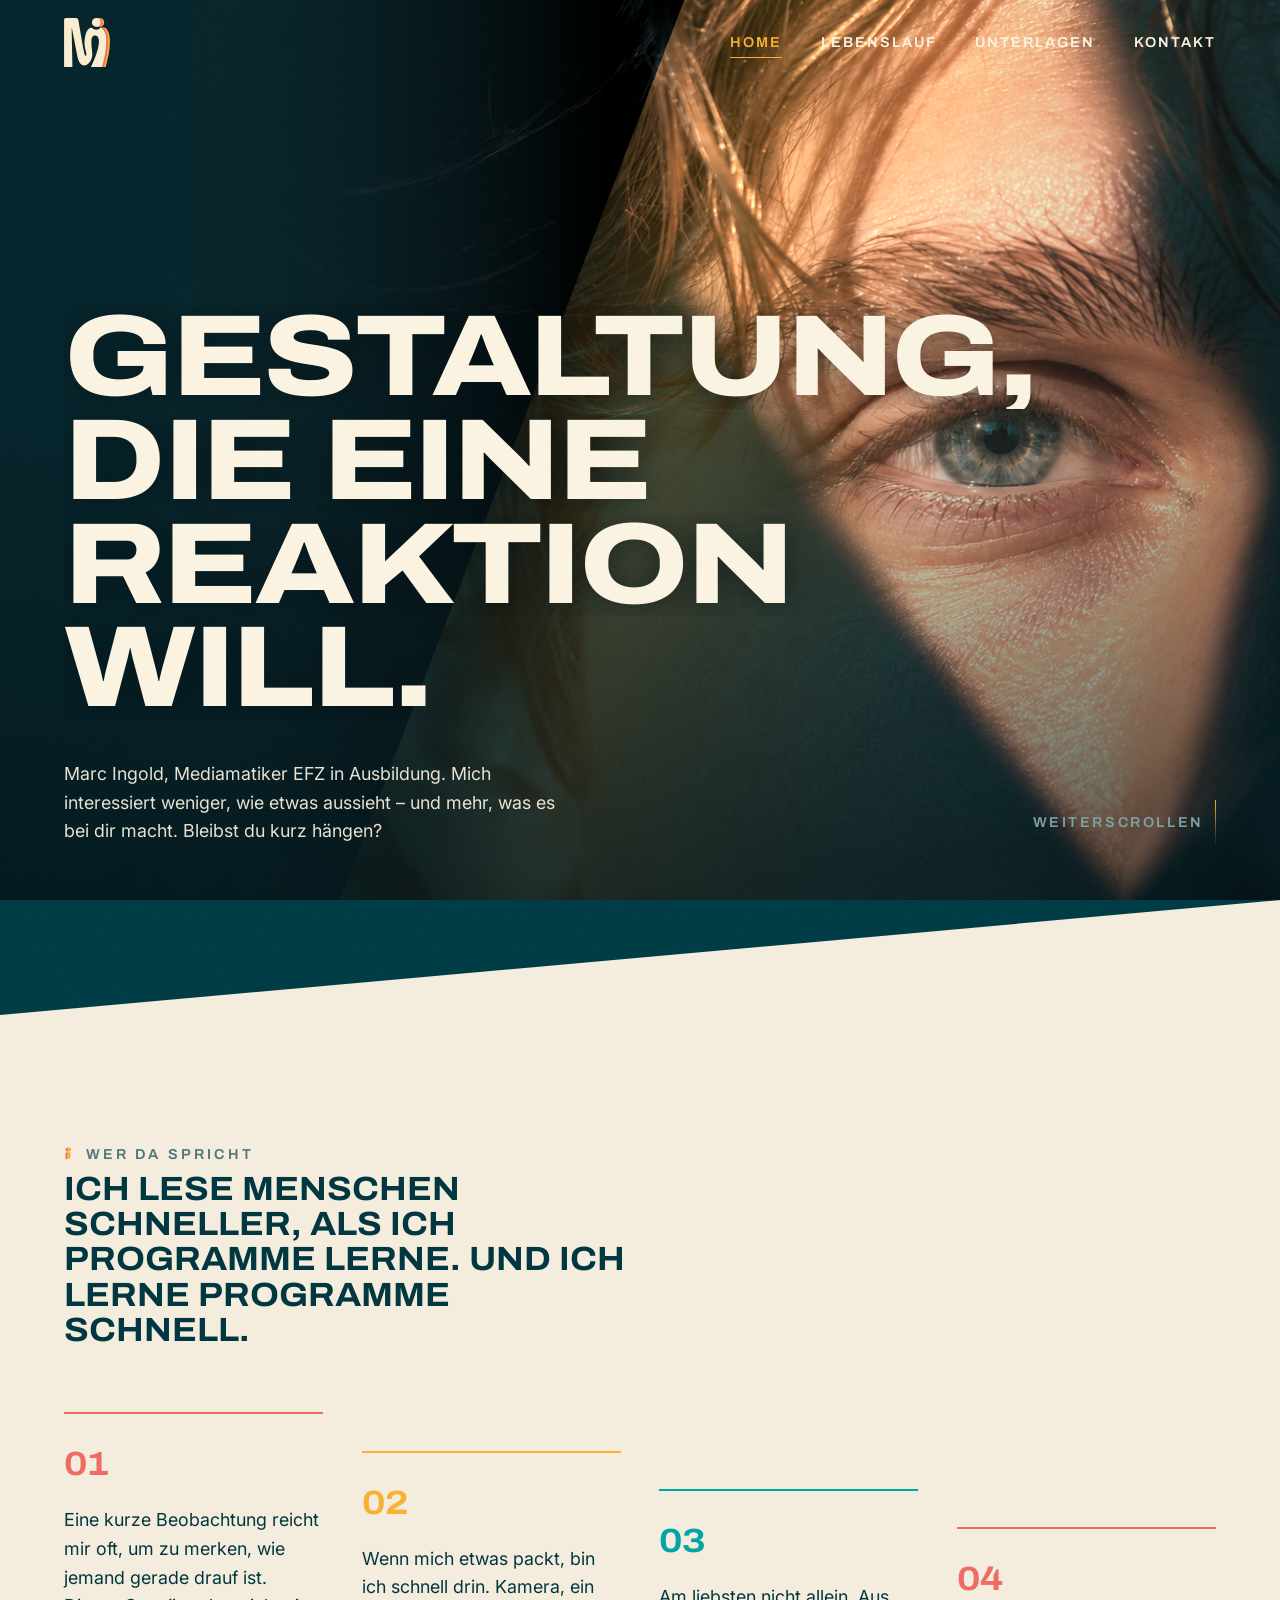
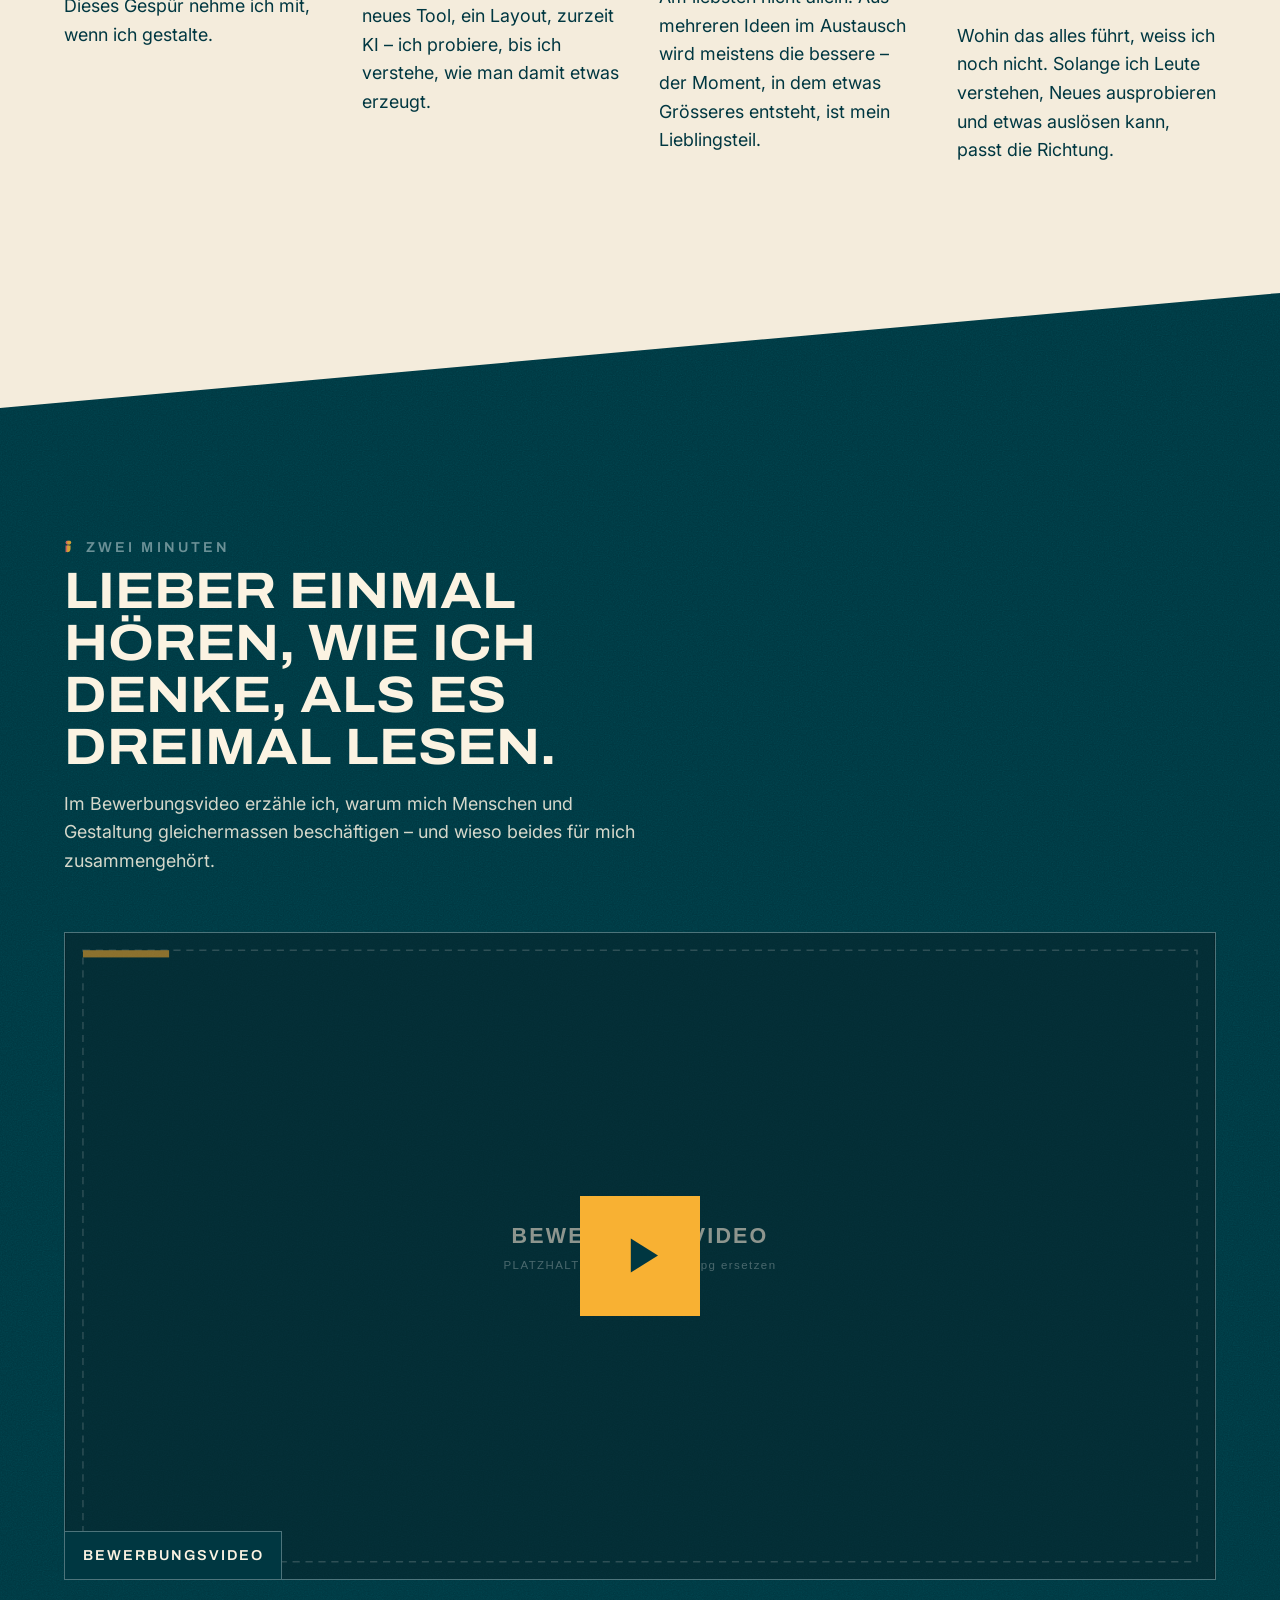
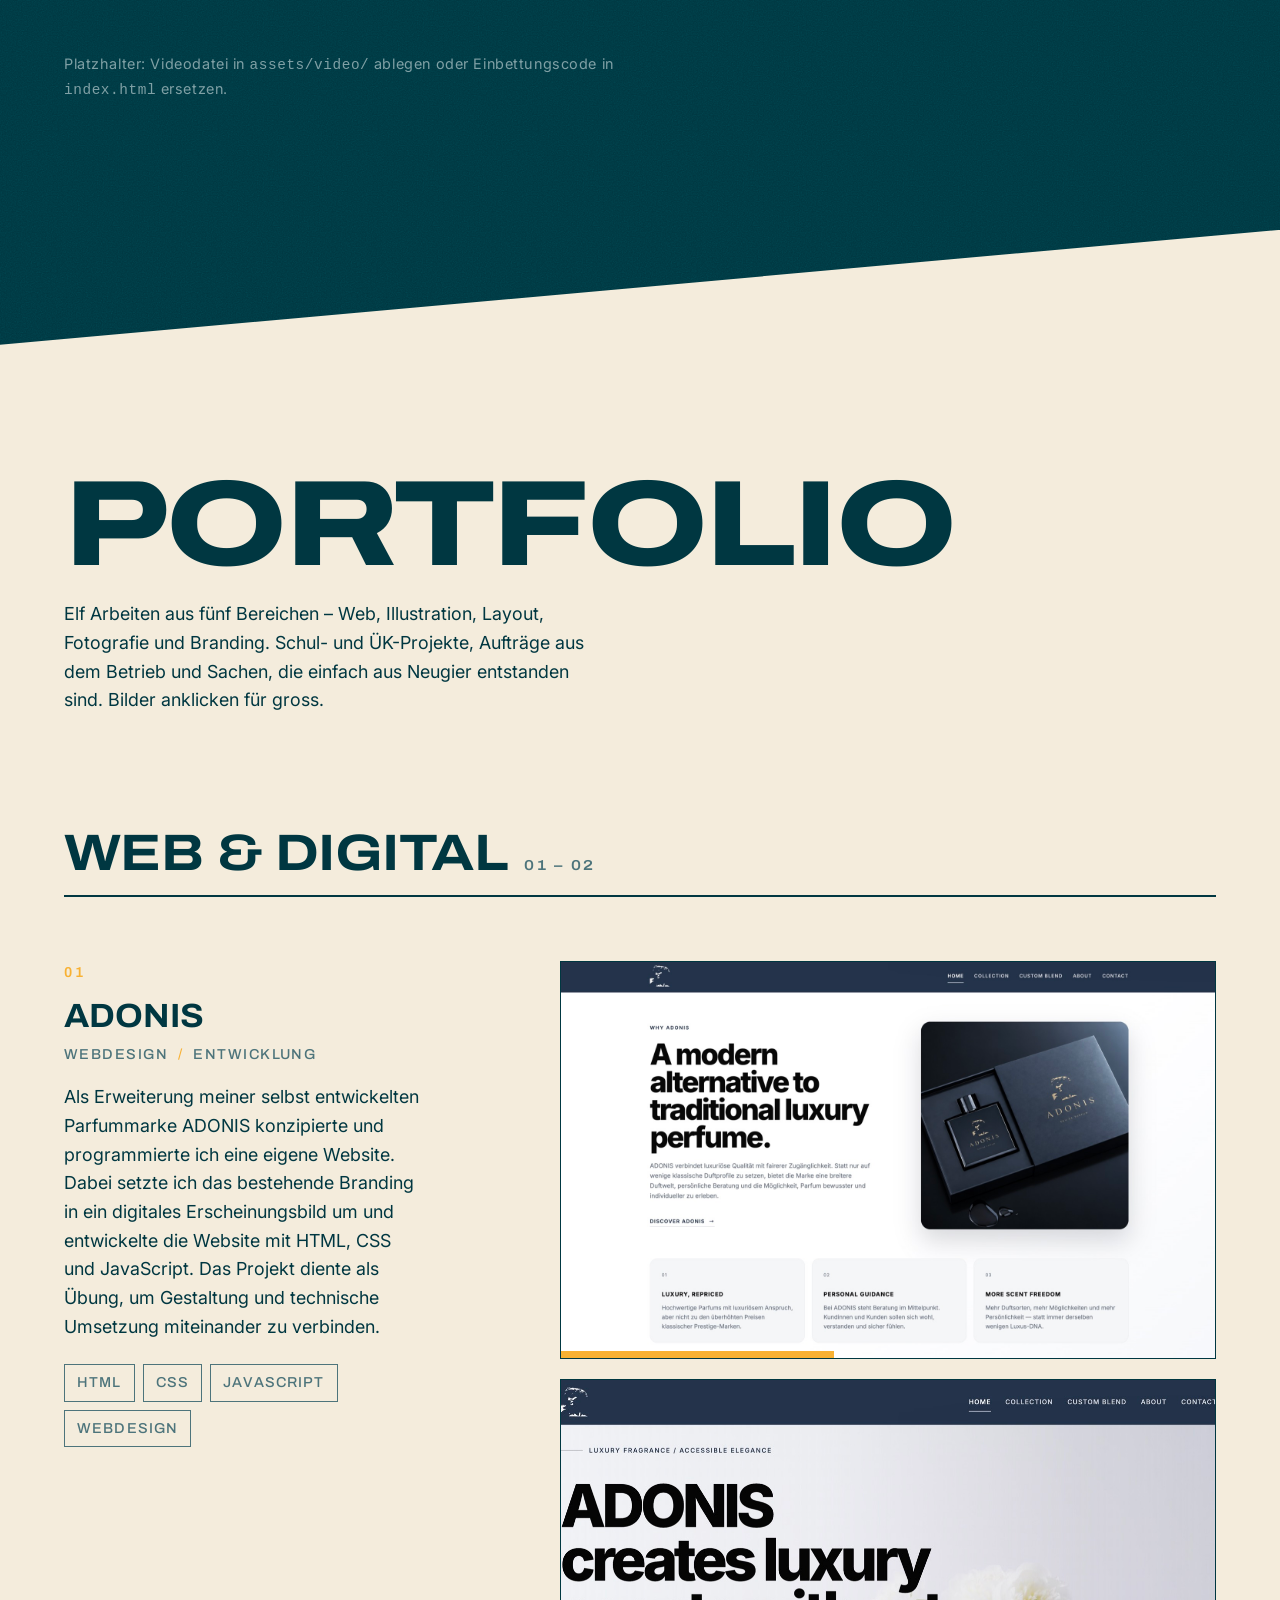
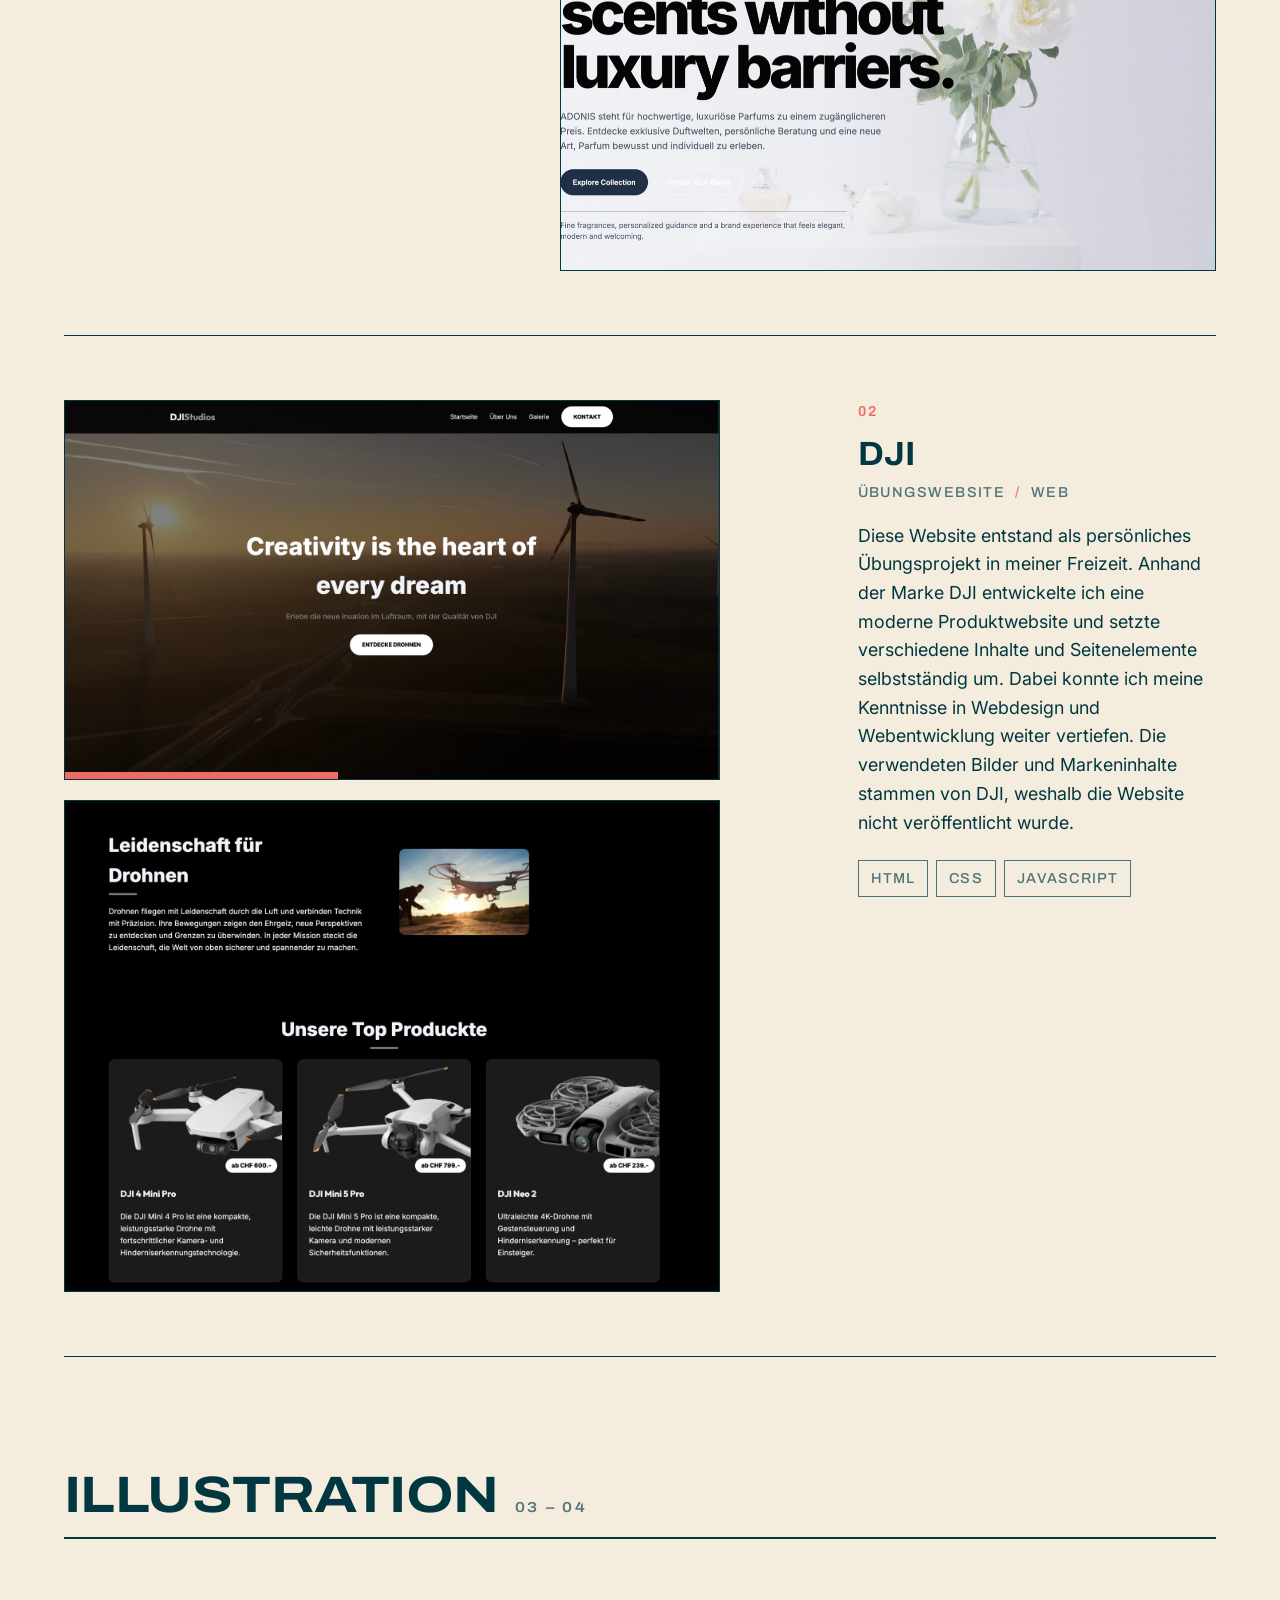
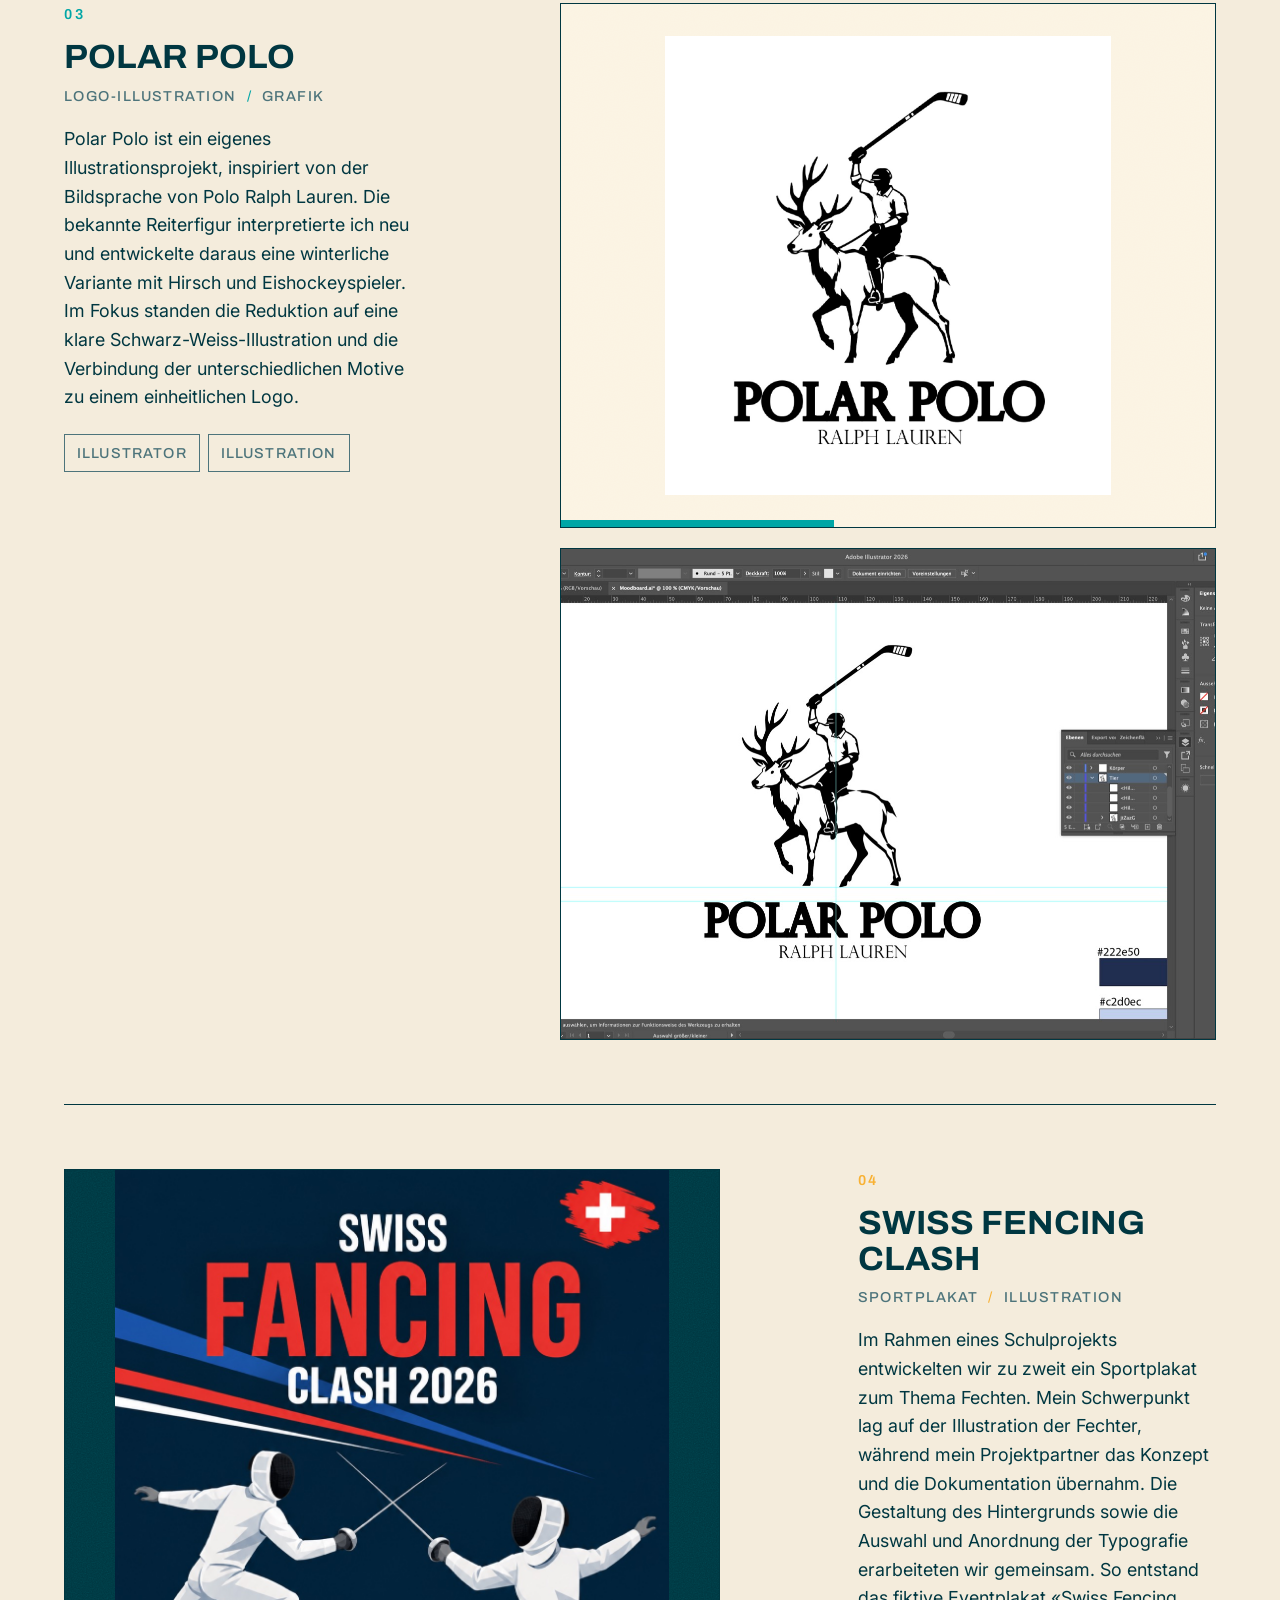
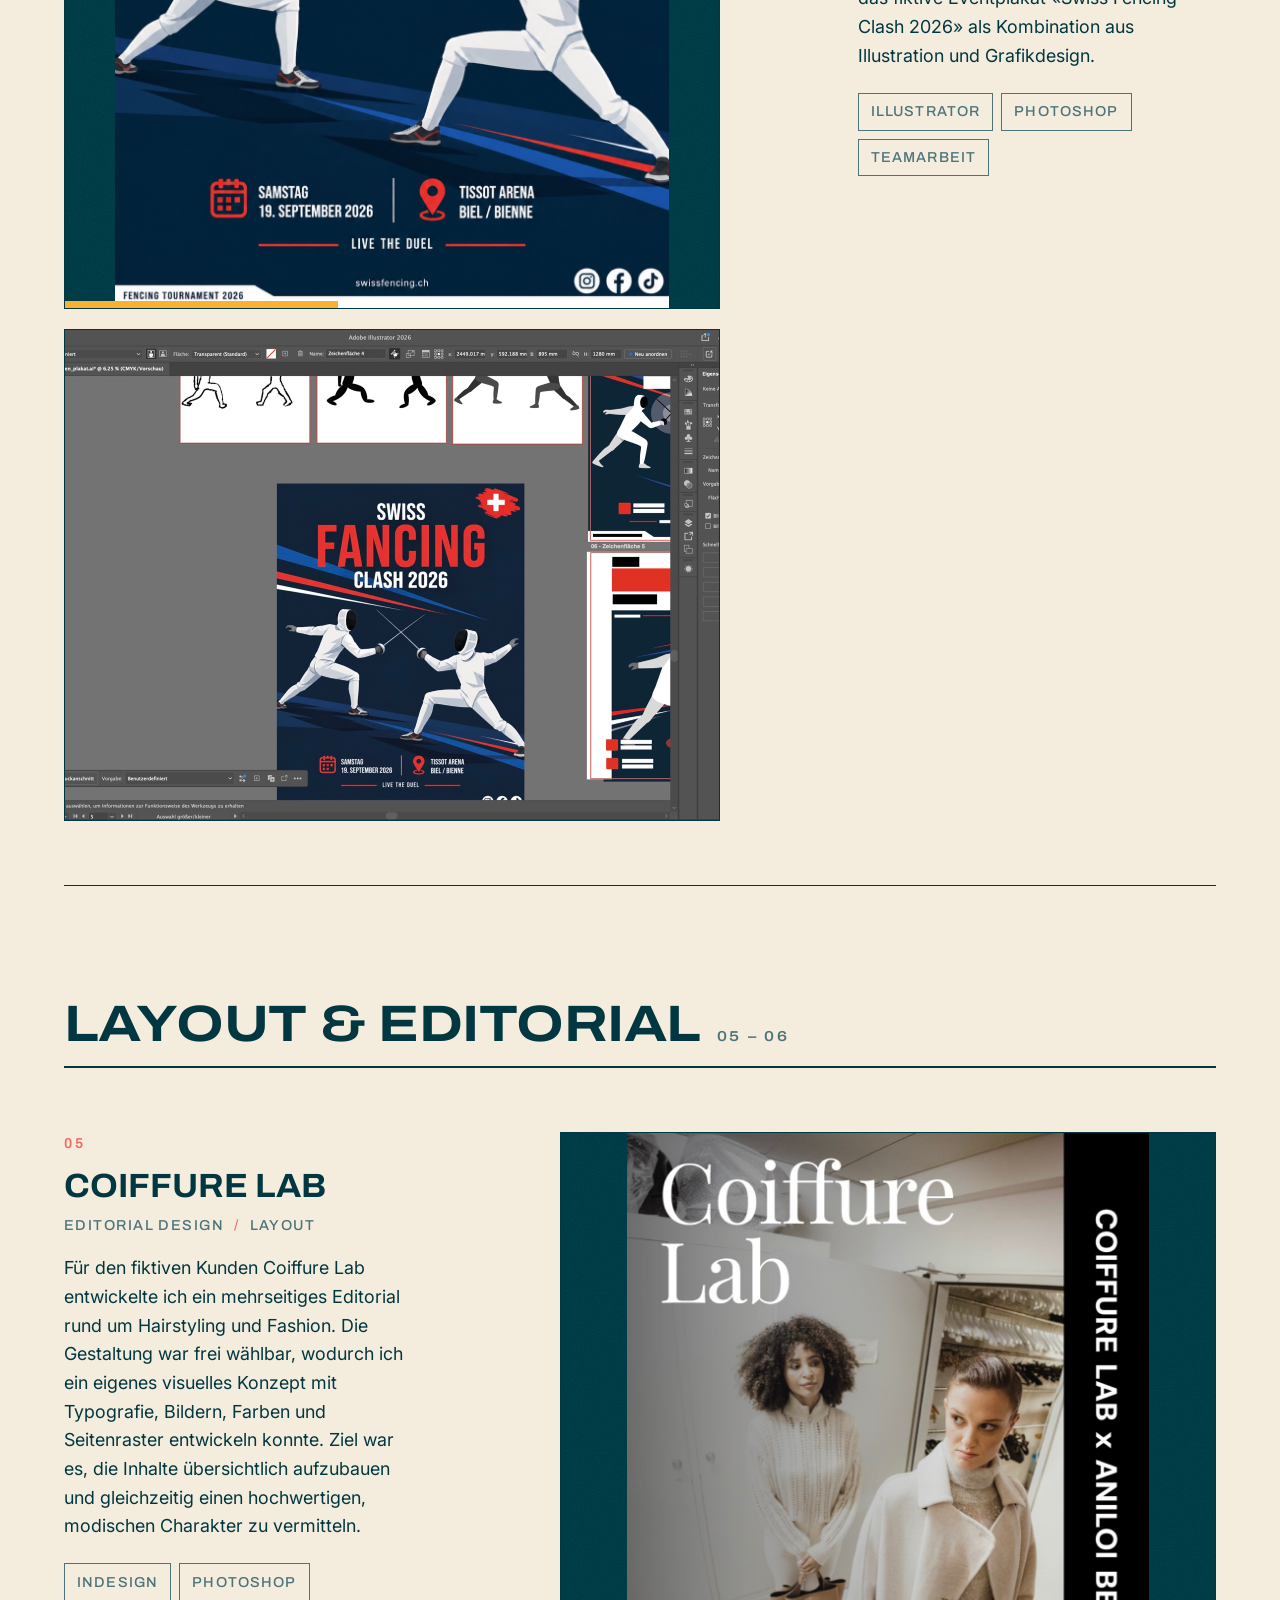
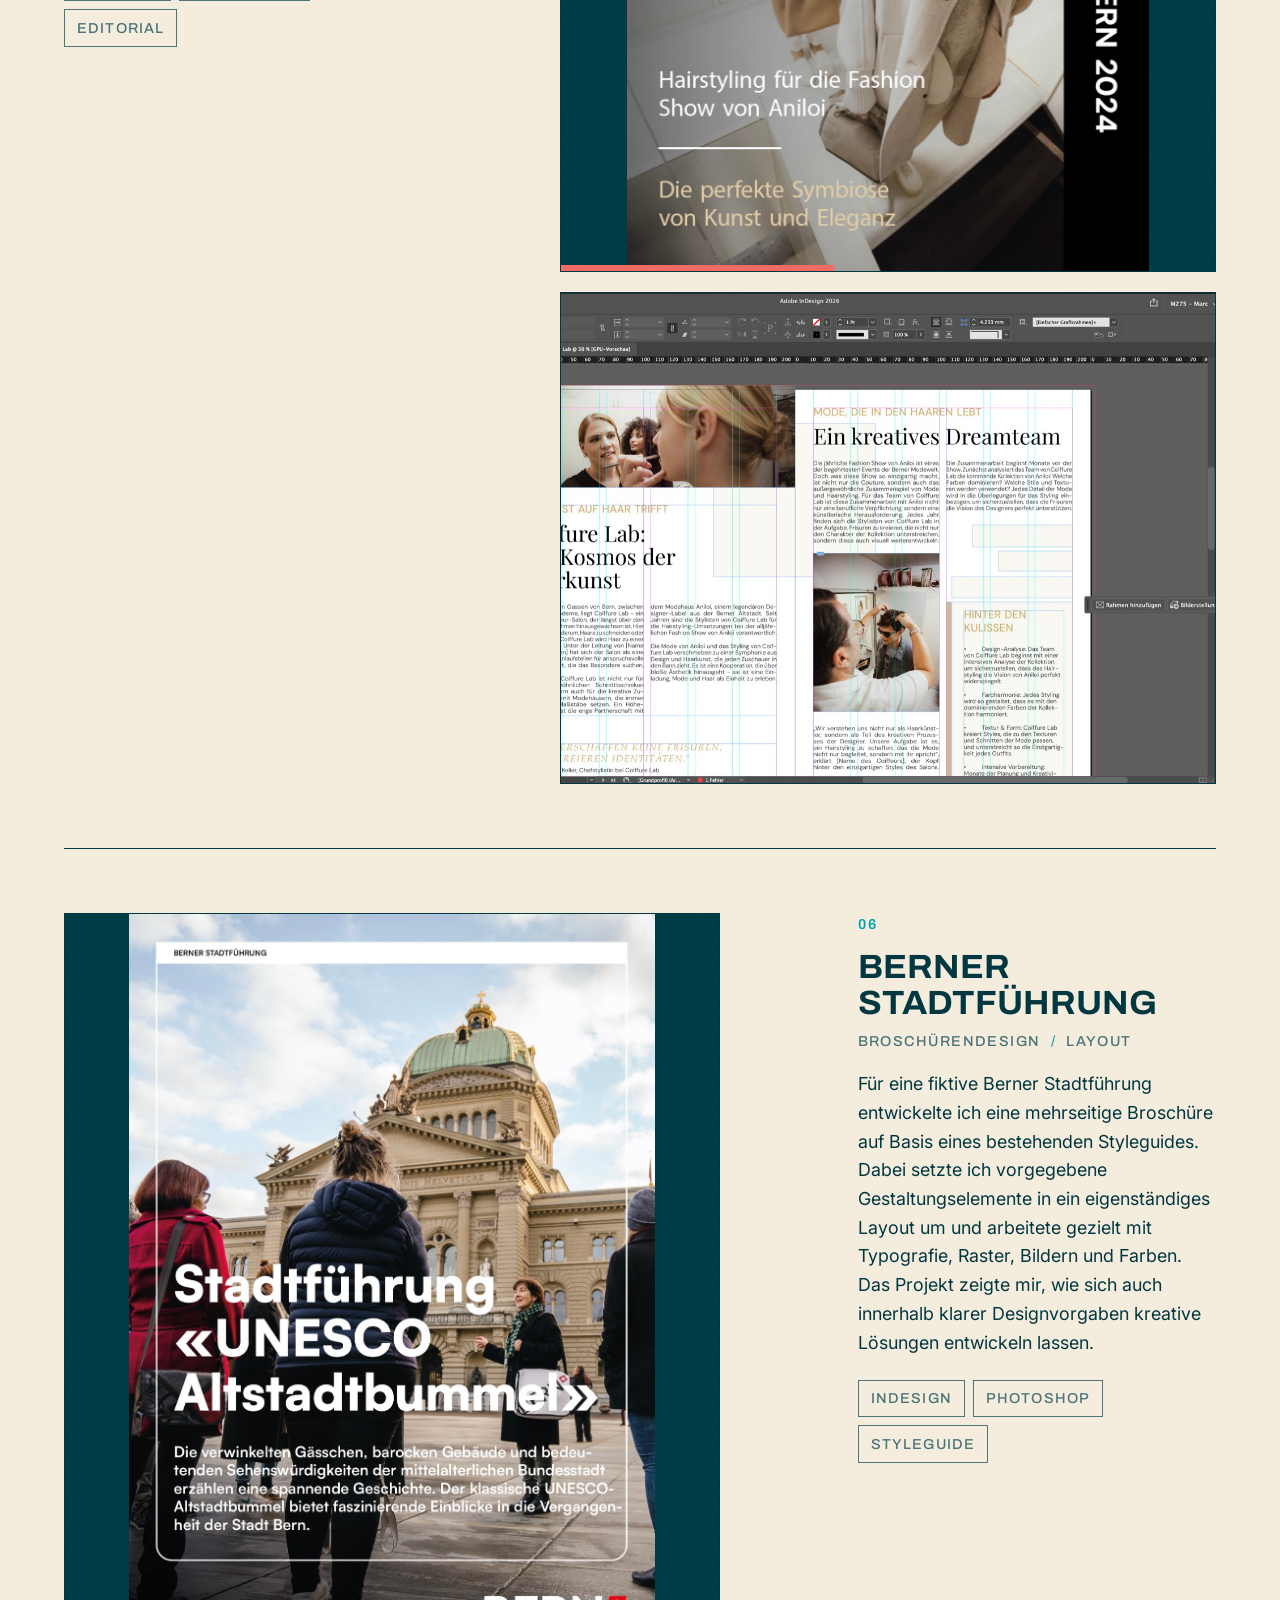
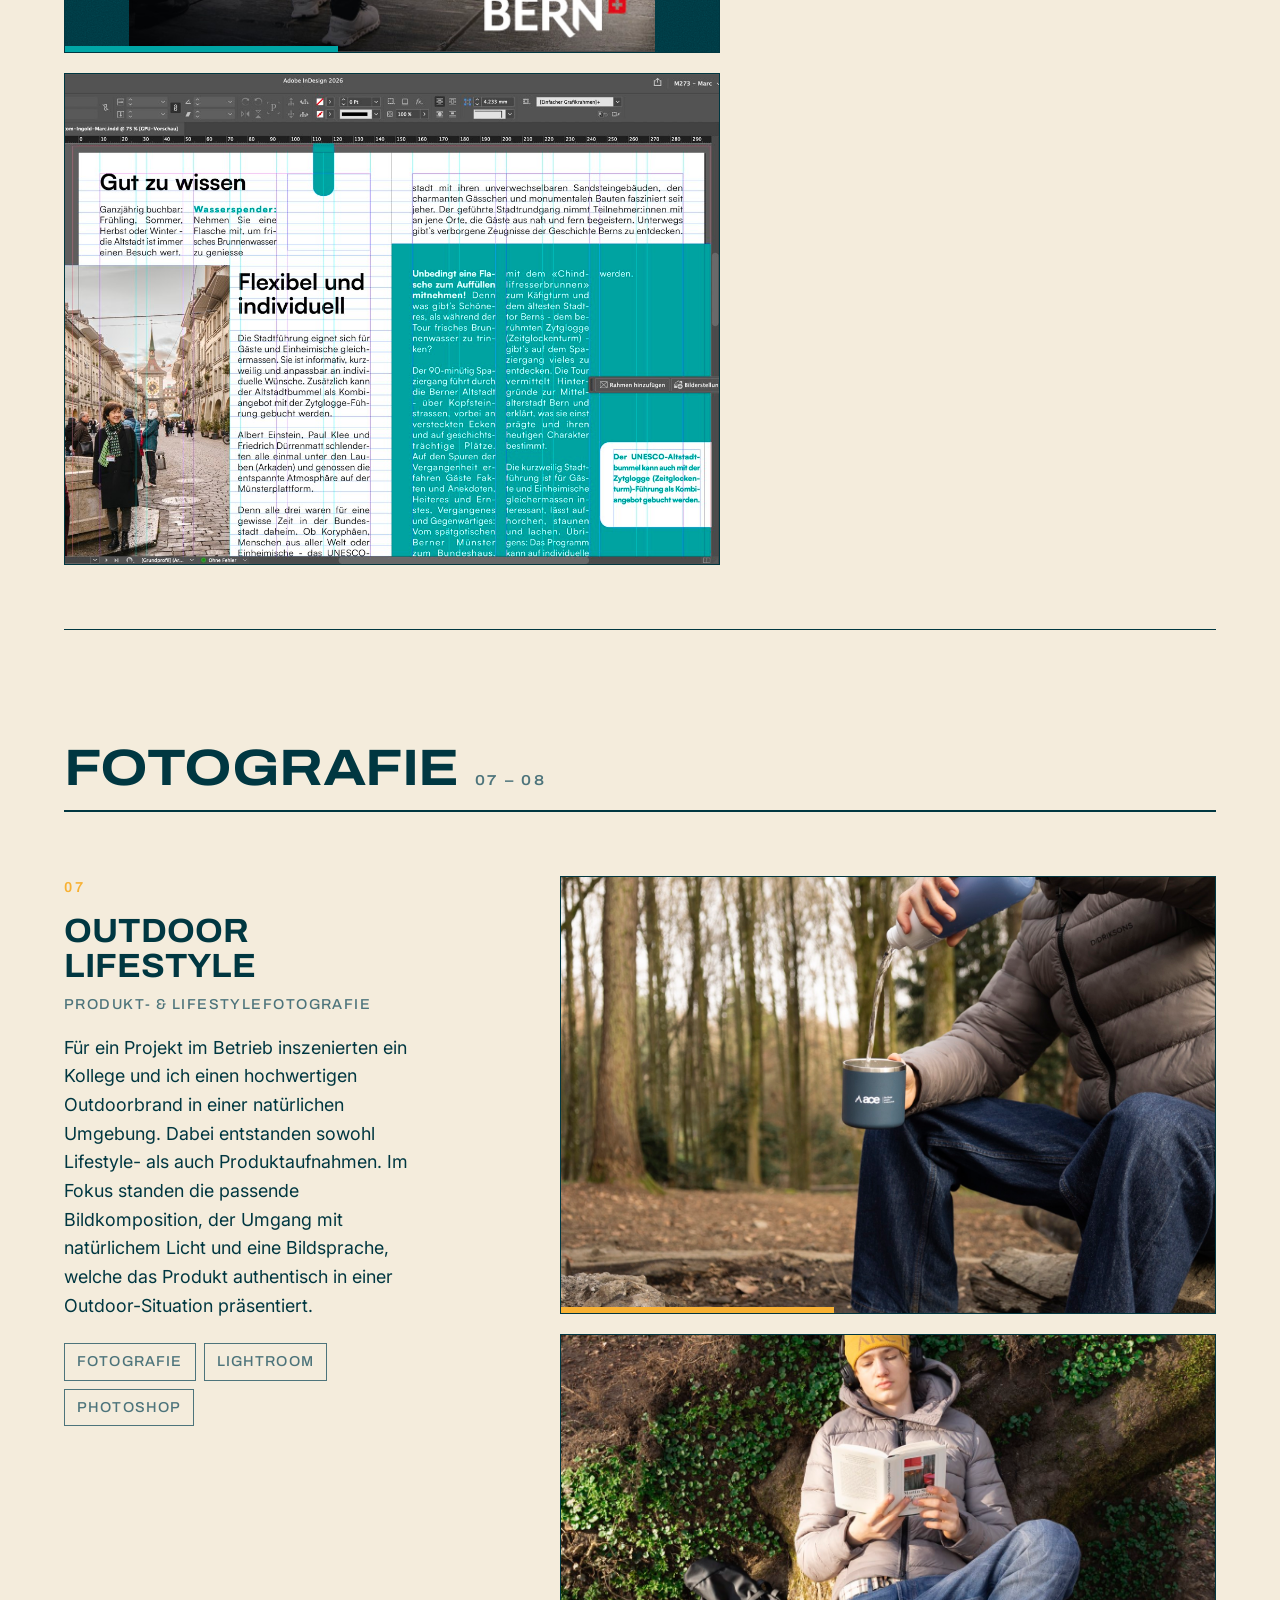
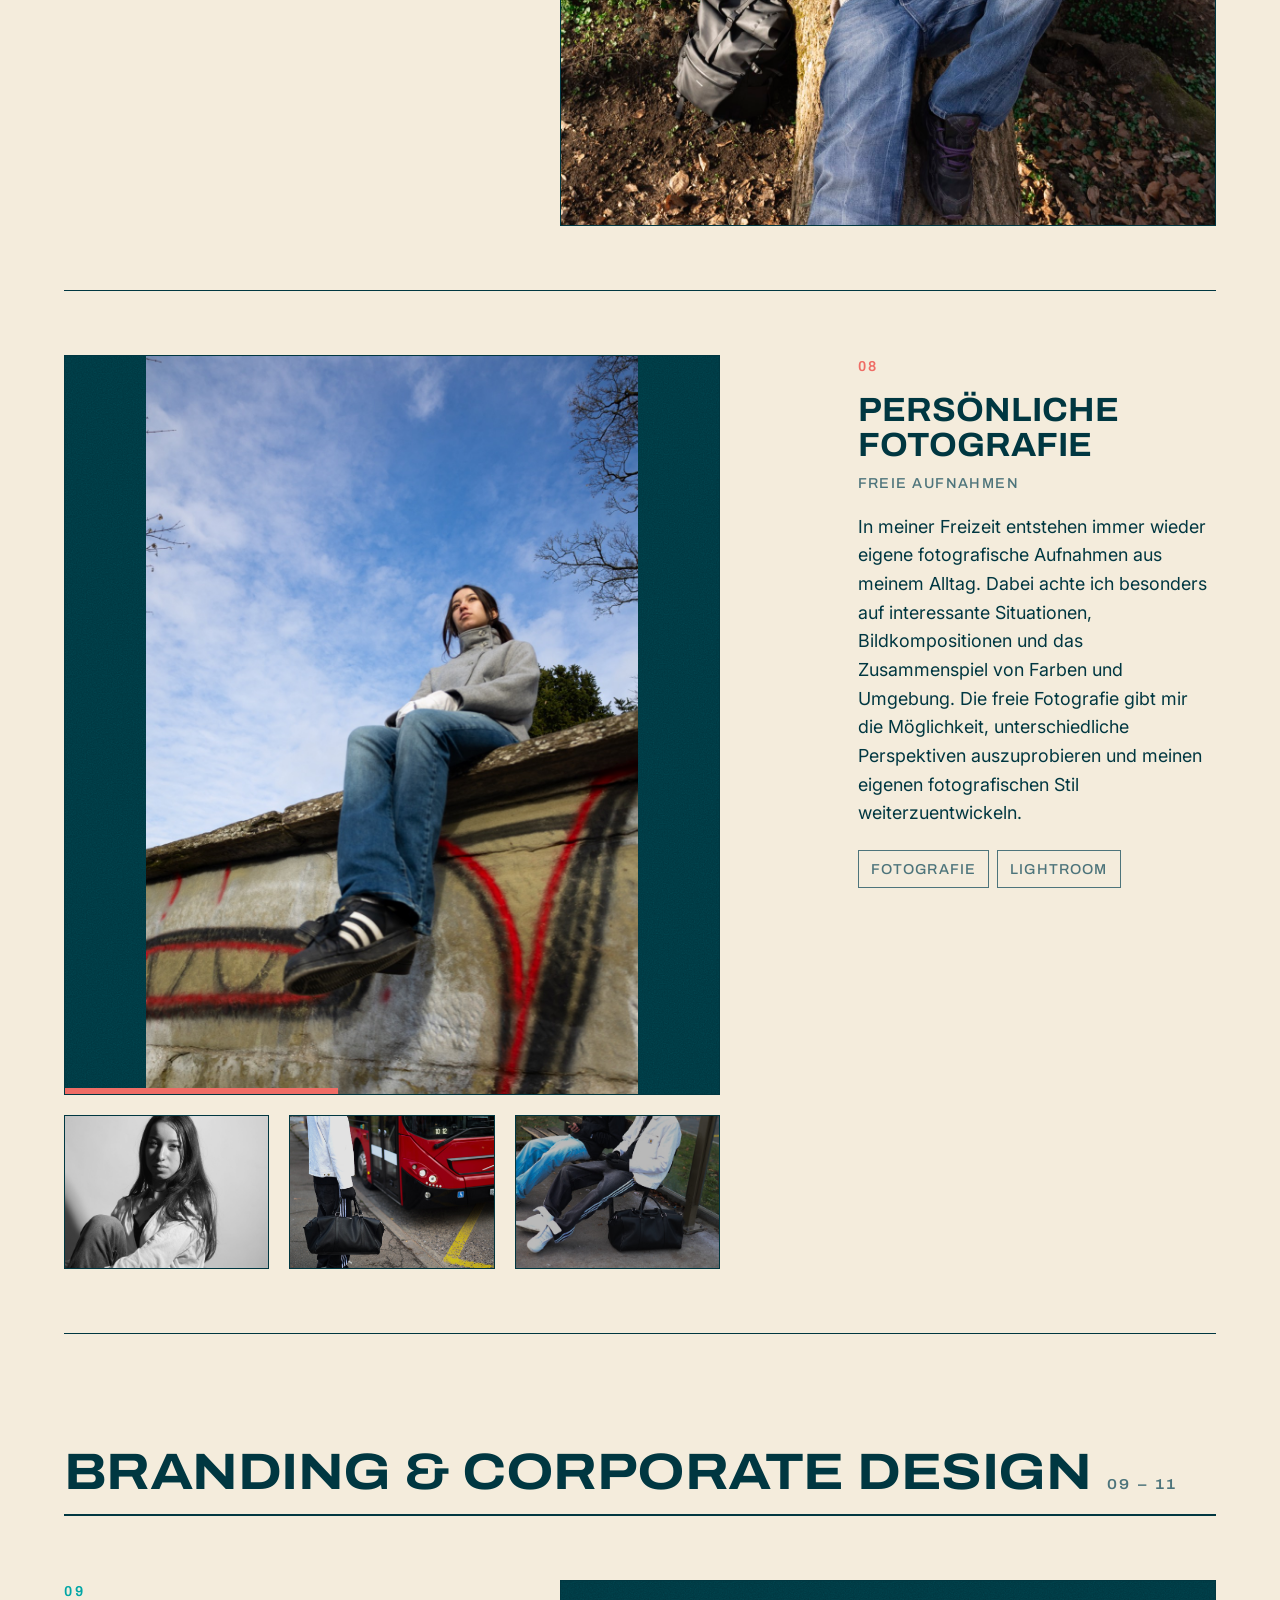
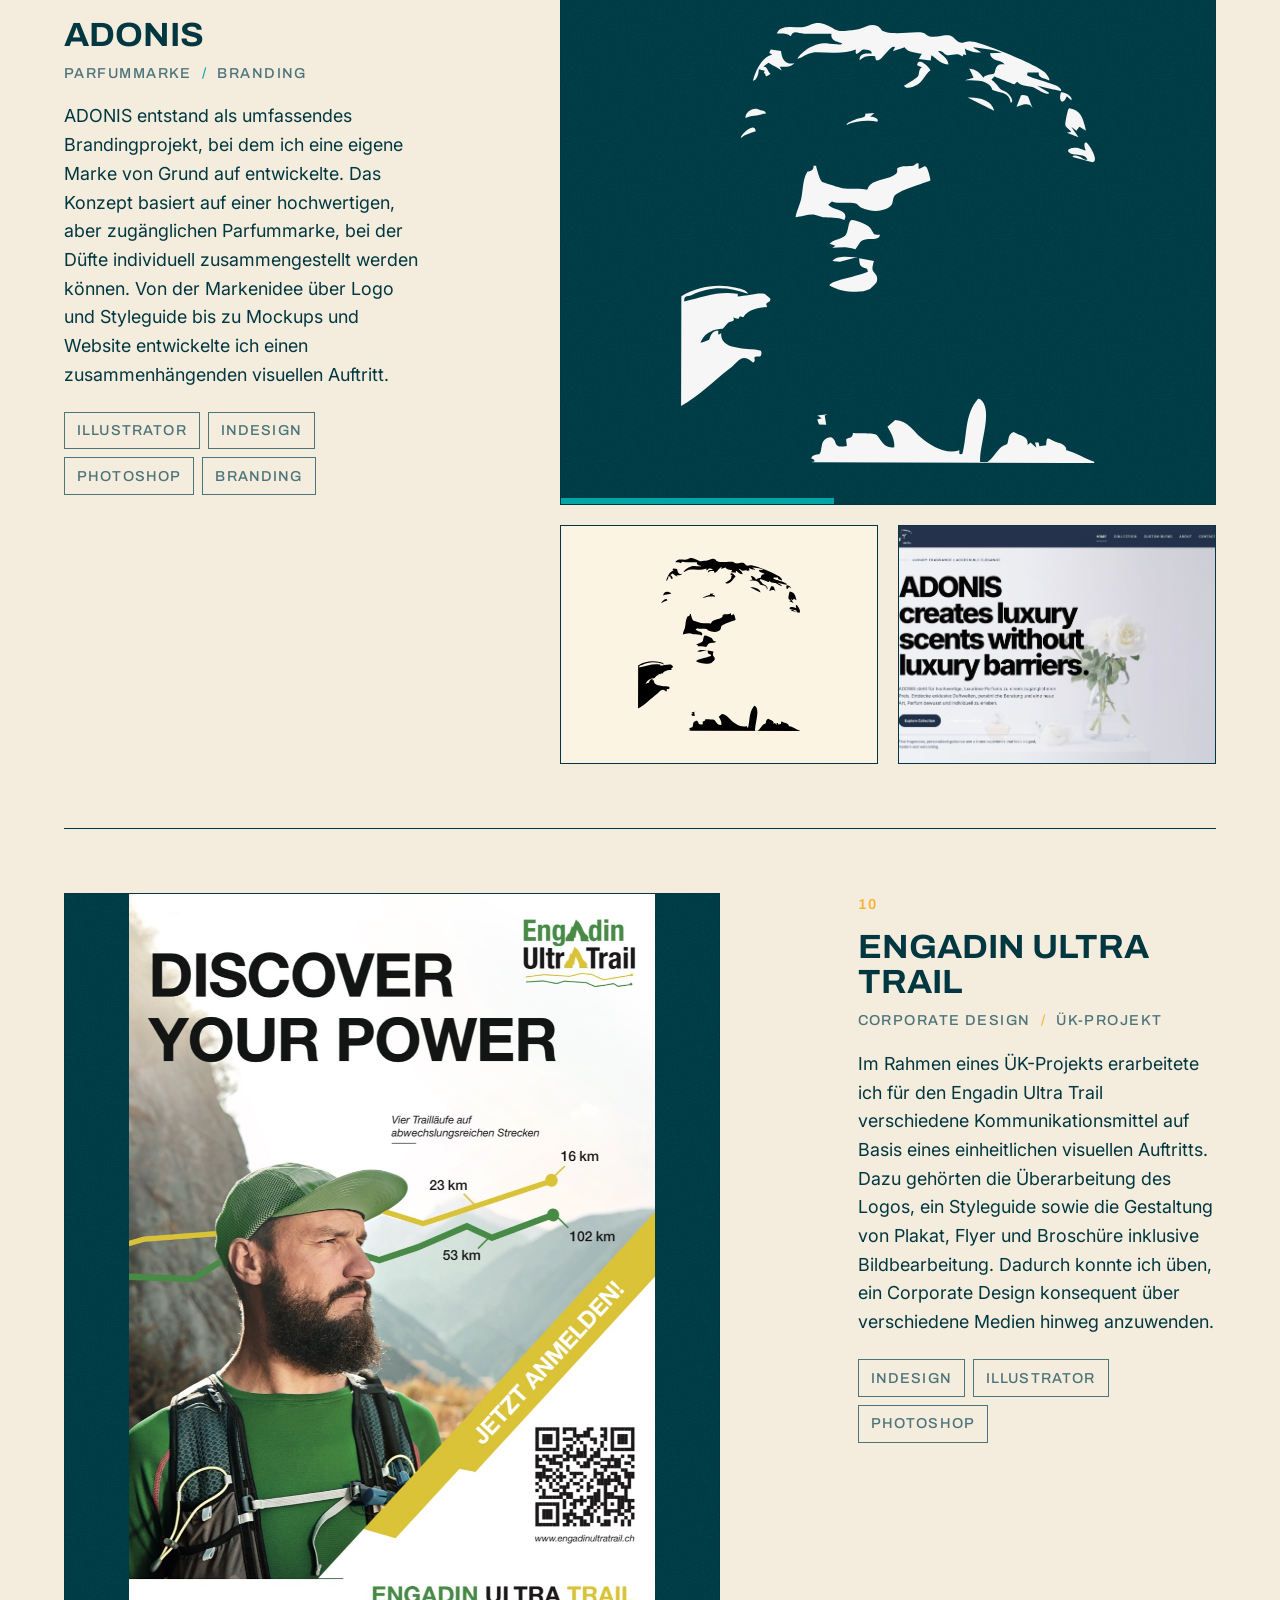
==== index.html @ 3dba3e4e "Erste Version meiner Bewerbungswebseite" ====
<!doctype html>
<html lang="de-CH">
<head>
<meta charset="utf-8">
<meta name="viewport" content="width=device-width, initial-scale=1">
<title>Marc Ingold — Gestaltung, die eine Reaktion will</title>
<meta name="description" content="Marc Ingold, Mediamatiker EFZ in Ausbildung. Ich beobachte, wie Menschen auf Gestaltung reagieren – und arbeite mit Foto, Video, Layout, Web und KI daran, dass die Reaktion kein Zufall ist.">
<meta name="author" content="Marc Ingold">
<meta property="og:type" content="website">
<meta property="og:title" content="Marc Ingold — Gestaltung, die eine Reaktion will">
<meta property="og:description" content="Mediamatiker EFZ in Ausbildung. Foto, Video, Layout, Web und KI – mit Fokus darauf, was Gestaltung bei Menschen auslöst.">
<meta property="og:image" content="assets/img/Portrait_Marc_Ingold.jpg">
<meta name="theme-color" content="#003741">
<link rel="icon" href="assets/logo-navy.svg">
<link rel="preconnect" href="https://fonts.googleapis.com">
<link rel="preconnect" href="https://fonts.gstatic.com" crossorigin>
<link href="https://fonts.googleapis.com/css2?family=Archivo:wdth,wght@75..125,400..800&family=Inter:wght@400;500;600&display=swap" rel="stylesheet">
<link rel="stylesheet" href="assets/css/style.css">
<noscript><style>[data-reveal],[data-reveal-stagger]>*{opacity:1!important;transform:none!important}.hero__title .line>span{transform:none!important}</style></noscript>
<script type="application/ld+json">
{
  "@context": "https://schema.org",
  "@type": "Person",
  "name": "Marc Ingold",
  "jobTitle": "Mediamatiker EFZ in Ausbildung",
  "description": "Gestaltung mit Fokus auf die Wirkung beim Menschen – Foto, Video, Layout, Web und KI.",
  "knowsAbout": ["Grafikdesign", "Fotografie", "Videoschnitt", "Webdesign", "UX/UI", "KI-Workflows"],
  "email": "mailto:mail@platzhalter.ch",
  "url": "https://platzhalter.ch"
}
</script>
</head>
<body>
<a class="skip-link" href="#main">Zum Inhalt springen</a>

<header class="site-header">
  <div class="site-header__inner">
    <a class="brand" href="index.html" aria-label="Marc Ingold – zur Startseite">
      <span class="brand__cream"><img src="assets/logo-cream.svg" alt="Marc Ingold" width="46" height="49"></span>
      <span class="brand__navy"><img src="assets/logo-navy.svg" alt="Marc Ingold" width="46" height="49"></span>
    </a>
    <button class="nav-toggle" aria-label="Menü öffnen" aria-expanded="false" aria-controls="nav">
      <span class="nav-toggle__bar"></span><span class="nav-toggle__bar"></span><span class="nav-toggle__bar"></span>
    </button>
    <nav class="nav" id="nav" aria-label="Hauptnavigation">
      <a class="nav__link" href="index.html" aria-current="page">Home</a>
      <a class="nav__link" href="lebenslauf.html">Lebenslauf</a>
      <a class="nav__link" href="unterlagen.html">Unterlagen</a>
      <a class="nav__link" href="kontakt.html">Kontakt</a>
    </nav>
  </div>
</header>

<main id="main">

  <!-- ============================ HERO ============================ -->
  <section class="hero wedge-b" aria-label="Einstieg">
    <div class="hero__media" aria-hidden="true">
      <div class="hero__layer hero__layer--cold">
        <img src="assets/img/Hero-bild.png" alt=""
             onerror="this.onerror=null;this.src='assets/img/Hero-bild.png'">
      </div>
      <div class="hero__layer hero__layer--warm">
        <img src="assets/img/Hero-bild.png" alt=""
             onerror="this.onerror=null;this.src='assets/img/Hero-bild.png'">
      </div>
      <span class="hero__beam"></span>
      <span class="hero__vignette"></span>
      <span class="hero__grain"></span>
    </div>
    <div class="hero__inner">
      <h1 class="hero__title">
        <span class="line"><span>Gestal&shy;tung,</span></span>
        <span class="line"><span>die eine</span></span>
        <span class="line"><span>Reaktion</span></span>
        <span class="line"><span>will.</span></span>
      </h1>
      <div class="hero__foot">
        <p class="hero__sub">Marc Ingold, Mediamatiker EFZ in Ausbildung. Mich interessiert weniger, wie etwas aussieht – und mehr, was es bei dir macht. Bleibst du kurz hängen?</p>
        <span class="hero__scroll">Weiterscrollen <span></span></span>
      </div>
    </div>
  </section>

  <!-- ============================ ABOUT ============================ -->
  <section class="section about wrap" aria-labelledby="about-title">
    <div class="about__head" data-reveal>
      <p class="eyebrow">Wer da spricht</p>
      <h2 id="about-title">Ich lese Menschen schneller, als ich Programme lerne. Und ich lerne Programme schnell.</h2>
    </div>
    <div class="thoughts" data-reveal-stagger>
      <div class="thought" style="--accent:var(--coral)">
        <span class="thought__no">01</span>
        <p>Eine kurze Beobachtung reicht mir oft, um zu merken, wie jemand gerade drauf ist. Dieses Gespür nehme ich mit, wenn ich gestalte.</p>
      </div>
      <div class="thought" style="--accent:var(--yellow)">
        <span class="thought__no">02</span>
        <p>Wenn mich etwas packt, bin ich schnell drin. Kamera, ein neues Tool, ein Layout, zurzeit KI – ich probiere, bis ich verstehe, wie man damit etwas erzeugt.</p>
      </div>
      <div class="thought" style="--accent:var(--teal)">
        <span class="thought__no">03</span>
        <p>Am liebsten nicht allein. Aus mehreren Ideen im Austausch wird meistens die bessere – der Moment, in dem etwas Grösseres entsteht, ist mein Lieblingsteil.</p>
      </div>
      <div class="thought" style="--accent:var(--coral)">
        <span class="thought__no">04</span>
        <p>Wohin das alles führt, weiss ich noch nicht. Solange ich Leute verstehen, Neues ausprobieren und etwas auslösen kann, passt die Richtung.</p>
      </div>
    </div>
  </section>

  <!-- ============================ VIDEO ============================ -->
  <section class="section bg-navy video wedge-t wedge-b" style="--seam-accent: var(--teal)" aria-labelledby="video-title">
    <div class="wrap video__grid">
      <div class="video__intro" data-reveal>
        <p class="eyebrow">Zwei Minuten</p>
        <h2 id="video-title">Lieber einmal hören, wie ich denke, als es dreimal lesen.</h2>
        <p>Im Bewerbungsvideo erzähle ich, warum mich Menschen und Gestaltung gleichermassen beschäftigen – und wieso beides für mich zusammengehört.</p>
      </div>
      <div class="player" data-reveal data-cursor="Abspielen">
        <img class="player__poster" src="assets/img/video-poster.jpg" alt="Vorschaubild des Bewerbungsvideos"
             onerror="this.onerror=null;this.src='assets/img/_ph-video.svg'">
        <button class="player__btn" aria-label="Bewerbungsvideo abspielen" data-video>
          <svg viewBox="0 0 24 24" aria-hidden="true"><path d="M4 2l16 10L4 22z" fill="currentColor"/></svg>
        </button>
        <span class="player__label">Bewerbungsvideo</span>
      </div>
      <p class="player__note">Platzhalter: Videodatei in <code>assets/video/</code> ablegen oder Einbettungscode in <code>index.html</code> ersetzen.</p>
    </div>
  </section>

  <!-- ============================ PORTFOLIO ============================ -->
  <section class="section wrap portfolio" id="portfolio" aria-labelledby="pf-title">
    <div data-reveal>
      <h2 class="portfolio__title" id="pf-title">Portfolio</h2>
      <p class="portfolio__intro">Elf Arbeiten aus fünf Bereichen – Web, Illustration, Layout, Fotografie und Branding. Schul- und ÜK-Projekte, Aufträge aus dem Betrieb und Sachen, die einfach aus Neugier entstanden sind. Bilder anklicken für gross.</p>
    </div>

    <!-- ===== WEB ===== -->
    <div class="disc" id="pf-web" data-reveal>
      <h3 class="disc__label">Web &amp; Digital <span>01 – 02</span></h3>
    </div>

    <article class="project" style="--accent:var(--yellow)" data-reveal>
      <div class="project__grid">
        <div class="project__text">
          <span class="project__no">01</span>
          <h3 class="project__name">ADONIS</h3>
          <p class="project__cats">Webdesign <i>/</i> Entwicklung</p>
          <p class="project__desc">Als Erweiterung meiner selbst entwickelten Parfummarke ADONIS konzipierte und programmierte ich eine eigene Website. Dabei setzte ich das bestehende Branding in ein digitales Erscheinungsbild um und entwickelte die Website mit HTML, CSS und JavaScript. Das Projekt diente als Übung, um Gestaltung und technische Umsetzung miteinander zu verbinden.</p>
          <div class="taglist"><span class="tag">HTML</span><span class="tag">CSS</span><span class="tag">JavaScript</span><span class="tag">Webdesign</span></div>
        </div>
        <div class="project__media" data-cursor="Grösser">
          <button class="project__shot project__lead" data-full="assets/img/portfolio/web-adonis-2.jpg" aria-label="ADONIS Website – Startseite vergrössern">
            <img src="assets/img/portfolio/web-adonis-2.jpg" alt="ADONIS Website – Startseite mit grosser Headline und Produktbild" loading="lazy" width="1700" height="1028">
            <span class="project__zoomhint" aria-hidden="true">Grösser</span>
          </button>
          <div class="project__row">
            <button class="project__shot" data-full="assets/img/portfolio/web-adonis-1.jpg" aria-label="ADONIS Website – Abschnitt vergrössern">
              <img src="assets/img/portfolio/web-adonis-1.jpg" alt="ADONIS Website – Abschnitt „Why Adonis“ mit Produktfoto" loading="lazy" width="1700" height="973">
              <span class="project__zoomhint" aria-hidden="true">Grösser</span>
            </button>
          </div>
        </div>
      </div>
    </article>

    <article class="project project--flip" style="--accent:var(--coral)" data-reveal>
      <div class="project__grid">
        <div class="project__text">
          <span class="project__no">02</span>
          <h3 class="project__name">DJI</h3>
          <p class="project__cats">Übungswebsite <i>/</i> Web</p>
          <p class="project__desc">Diese Website entstand als persönliches Übungsprojekt in meiner Freizeit. Anhand der Marke DJI entwickelte ich eine moderne Produktwebsite und setzte verschiedene Inhalte und Seitenelemente selbstständig um. Dabei konnte ich meine Kenntnisse in Webdesign und Webentwicklung weiter vertiefen. Die verwendeten Bilder und Markeninhalte stammen von DJI, weshalb die Website nicht veröffentlicht wurde.</p>
          <div class="taglist"><span class="tag">HTML</span><span class="tag">CSS</span><span class="tag">JavaScript</span></div>
        </div>
        <div class="project__media" data-cursor="Grösser">
          <button class="project__shot project__lead" data-full="assets/img/portfolio/web-dji-1.jpg" aria-label="DJI Website – Startseite vergrössern">
            <img src="assets/img/portfolio/web-dji-1.jpg" alt="DJI Übungswebsite – Startseite mit Drohnenaufnahme bei Sonnenuntergang" loading="lazy" width="1700" height="983">
            <span class="project__zoomhint" aria-hidden="true">Grösser</span>
          </button>
          <div class="project__row">
            <button class="project__shot" data-full="assets/img/portfolio/web-dji-2.jpg" aria-label="DJI Website – Produktbereich vergrössern">
              <img src="assets/img/portfolio/web-dji-2.jpg" alt="DJI Übungswebsite – Produktbereich mit drei Drohnenmodellen" loading="lazy" width="1700" height="1229">
              <span class="project__zoomhint" aria-hidden="true">Grösser</span>
            </button>
          </div>
        </div>
      </div>
    </article>

    <!-- ===== ILLUSTRATION ===== -->
    <div class="disc" id="pf-illustration" data-reveal>
      <h3 class="disc__label">Illustration <span>03 – 04</span></h3>
    </div>

    <article class="project" style="--accent:var(--teal)" data-reveal>
      <div class="project__grid">
        <div class="project__text">
          <span class="project__no">03</span>
          <h3 class="project__name">Polar Polo</h3>
          <p class="project__cats">Logo-Illustration <i>/</i> Grafik</p>
          <p class="project__desc">Polar Polo ist ein eigenes Illustrationsprojekt, inspiriert von der Bildsprache von Polo Ralph Lauren. Die bekannte Reiterfigur interpretierte ich neu und entwickelte daraus eine winterliche Variante mit Hirsch und Eishockeyspieler. Im Fokus standen die Reduktion auf eine klare Schwarz-Weiss-Illustration und die Verbindung der unterschiedlichen Motive zu einem einheitlichen Logo.</p>
          <div class="taglist"><span class="tag">Illustrator</span><span class="tag">Illustration</span></div>
        </div>
        <div class="project__media" data-cursor="Grösser">
          <button class="project__shot project__lead project__shot--contain" data-full="assets/img/portfolio/illustration-polarpolo.jpg" aria-label="Polar Polo Logo vergrössern">
            <img src="assets/img/portfolio/illustration-polarpolo.jpg" alt="Polar Polo – Schwarz-Weiss-Logo mit Hirsch und Eishockeyspieler" loading="lazy" width="1361" height="1400">
            <span class="project__zoomhint" aria-hidden="true">Grösser</span>
          </button>
          <div class="project__row">
            <button class="project__shot" data-full="assets/img/portfolio/illustration-polarpolo-ai.jpg" aria-label="Polar Polo – Aufbau in Illustrator vergrössern">
              <img src="assets/img/portfolio/illustration-polarpolo-ai.jpg" alt="Polar Polo – Aufbau der Illustration in Adobe Illustrator" loading="lazy" width="1700" height="978">
              <span class="project__zoomhint" aria-hidden="true">Grösser</span>
            </button>
          </div>
        </div>
      </div>
    </article>

    <article class="project project--flip" style="--accent:var(--yellow)" data-reveal>
      <div class="project__grid">
        <div class="project__text">
          <span class="project__no">04</span>
          <h3 class="project__name">Swiss Fencing Clash</h3>
          <p class="project__cats">Sportplakat <i>/</i> Illustration</p>
          <p class="project__desc">Im Rahmen eines Schulprojekts entwickelten wir zu zweit ein Sportplakat zum Thema Fechten. Mein Schwerpunkt lag auf der Illustration der Fechter, während mein Projektpartner das Konzept und die Dokumentation übernahm. Die Gestaltung des Hintergrunds sowie die Auswahl und Anordnung der Typografie erarbeiteten wir gemeinsam. So entstand das fiktive Eventplakat «Swiss Fencing Clash 2026» als Kombination aus Illustration und Grafikdesign.</p>
          <div class="taglist"><span class="tag">Illustrator</span><span class="tag">Photoshop</span><span class="tag">Teamarbeit</span></div>
        </div>
        <div class="project__media" data-cursor="Grösser">
          <button class="project__shot project__lead" data-full="assets/img/portfolio/illustration-fechten.jpg" aria-label="Swiss Fencing Clash – Plakat vergrössern">
            <img src="assets/img/portfolio/illustration-fechten.jpg" alt="Swiss Fencing Clash 2026 – fertiges Sportplakat mit zwei Fechtern" loading="lazy" width="1125" height="1500">
            <span class="project__zoomhint" aria-hidden="true">Grösser</span>
          </button>
          <div class="project__row">
            <button class="project__shot" data-full="assets/img/portfolio/illustration-fechten-ai.jpg" aria-label="Swiss Fencing Clash – Aufbau in Illustrator vergrössern">
              <img src="assets/img/portfolio/illustration-fechten-ai.jpg" alt="Swiss Fencing Clash – Illustration der Fechter in Adobe Illustrator" loading="lazy" width="1700" height="979">
              <span class="project__zoomhint" aria-hidden="true">Grösser</span>
            </button>
          </div>
        </div>
      </div>
    </article>

    <!-- ===== LAYOUT ===== -->
    <div class="disc" id="pf-layout" data-reveal>
      <h3 class="disc__label">Layout &amp; Editorial <span>05 – 06</span></h3>
    </div>

    <article class="project" style="--accent:var(--coral)" data-reveal>
      <div class="project__grid">
        <div class="project__text">
          <span class="project__no">05</span>
          <h3 class="project__name">Coiffure Lab</h3>
          <p class="project__cats">Editorial Design <i>/</i> Layout</p>
          <p class="project__desc">Für den fiktiven Kunden Coiffure Lab entwickelte ich ein mehrseitiges Editorial rund um Hairstyling und Fashion. Die Gestaltung war frei wählbar, wodurch ich ein eigenes visuelles Konzept mit Typografie, Bildern, Farben und Seitenraster entwickeln konnte. Ziel war es, die Inhalte übersichtlich aufzubauen und gleichzeitig einen hochwertigen, modischen Charakter zu vermitteln.</p>
          <div class="taglist"><span class="tag">InDesign</span><span class="tag">Photoshop</span><span class="tag">Editorial</span></div>
        </div>
        <div class="project__media" data-cursor="Grösser">
          <button class="project__shot project__lead" data-full="assets/img/portfolio/layout-coiffurelab.jpg" aria-label="Coiffure Lab – Titelseite vergrössern">
            <img src="assets/img/portfolio/layout-coiffurelab.jpg" alt="Coiffure Lab – Titelseite des Editorials mit grossem Bild und Serif-Typografie" loading="lazy" width="1060" height="1500">
            <span class="project__zoomhint" aria-hidden="true">Grösser</span>
          </button>
          <div class="project__row">
            <button class="project__shot" data-full="assets/img/portfolio/layout-coiffurelab-id.jpg" aria-label="Coiffure Lab – Doppelseite in InDesign vergrössern">
              <img src="assets/img/portfolio/layout-coiffurelab-id.jpg" alt="Coiffure Lab – Doppelseite mit Spaltenraster in Adobe InDesign" loading="lazy" width="1500" height="864">
              <span class="project__zoomhint" aria-hidden="true">Grösser</span>
            </button>
          </div>
        </div>
      </div>
    </article>

    <article class="project project--flip" style="--accent:var(--teal)" data-reveal>
      <div class="project__grid">
        <div class="project__text">
          <span class="project__no">06</span>
          <h3 class="project__name">Berner Stadtführung</h3>
          <p class="project__cats">Broschürendesign <i>/</i> Layout</p>
          <p class="project__desc">Für eine fiktive Berner Stadtführung entwickelte ich eine mehrseitige Broschüre auf Basis eines bestehenden Styleguides. Dabei setzte ich vorgegebene Gestaltungselemente in ein eigenständiges Layout um und arbeitete gezielt mit Typografie, Raster, Bildern und Farben. Das Projekt zeigte mir, wie sich auch innerhalb klarer Designvorgaben kreative Lösungen entwickeln lassen.</p>
          <div class="taglist"><span class="tag">InDesign</span><span class="tag">Photoshop</span><span class="tag">Styleguide</span></div>
        </div>
        <div class="project__media" data-cursor="Grösser">
          <button class="project__shot project__lead" data-full="assets/img/portfolio/layout-bern.jpg" aria-label="Berner Stadtführung – Titelseite vergrössern">
            <img src="assets/img/portfolio/layout-bern.jpg" alt="Berner Stadtführung – Broschüren-Titelseite mit Bundeshaus und «UNESCO Altstadtbummel»" loading="lazy" width="1071" height="1500">
            <span class="project__zoomhint" aria-hidden="true">Grösser</span>
          </button>
          <div class="project__row">
            <button class="project__shot" data-full="assets/img/portfolio/layout-bern-id.jpg" aria-label="Berner Stadtführung – Innenseiten in InDesign vergrössern">
              <img src="assets/img/portfolio/layout-bern-id.jpg" alt="Berner Stadtführung – Innenseiten mit türkiser Farbfläche in Adobe InDesign" loading="lazy" width="1600" height="922">
              <span class="project__zoomhint" aria-hidden="true">Grösser</span>
            </button>
          </div>
        </div>
      </div>
    </article>

    <!-- ===== FOTOGRAFIE ===== -->
    <div class="disc" id="pf-fotografie" data-reveal>
      <h3 class="disc__label">Fotografie <span>07 – 08</span></h3>
    </div>

    <article class="project" style="--accent:var(--yellow)" data-reveal>
      <div class="project__grid">
        <div class="project__text">
          <span class="project__no">07</span>
          <h3 class="project__name">Outdoor Lifestyle</h3>
          <p class="project__cats">Produkt- &amp; Lifestylefotografie</p>
          <p class="project__desc">Für ein Projekt im Betrieb inszenierten ein Kollege und ich einen hochwertigen Outdoorbrand in einer natürlichen Umgebung. Dabei entstanden sowohl Lifestyle- als auch Produktaufnahmen. Im Fokus standen die passende Bildkomposition, der Umgang mit natürlichem Licht und eine Bildsprache, welche das Produkt authentisch in einer Outdoor-Situation präsentiert.</p>
          <div class="taglist"><span class="tag">Fotografie</span><span class="tag">Lightroom</span><span class="tag">Photoshop</span></div>
        </div>
        <div class="project__media" data-cursor="Grösser">
          <button class="project__shot project__lead" data-full="assets/img/portfolio/foto-outdoor-flasche.jpg" aria-label="Outdoor Lifestyle – Produktaufnahme vergrössern">
            <img src="assets/img/portfolio/foto-outdoor-flasche.jpg" alt="Outdoor Lifestyle – Hand giesst Wasser in einen Becher im Wald" loading="lazy" width="1700" height="1133">
            <span class="project__zoomhint" aria-hidden="true">Grösser</span>
          </button>
          <div class="project__row">
            <button class="project__shot" data-full="assets/img/portfolio/foto-outdoor-liegen.jpg" aria-label="Outdoor Lifestyle – Lifestyleaufnahme vergrössern">
              <img src="assets/img/portfolio/foto-outdoor-liegen.jpg" alt="Outdoor Lifestyle – Person liest an einen Baum gelehnt, Rucksack daneben" loading="lazy" width="1400" height="1400">
              <span class="project__zoomhint" aria-hidden="true">Grösser</span>
            </button>
          </div>
        </div>
      </div>
    </article>

    <article class="project project--flip" style="--accent:var(--coral)" data-reveal>
      <div class="project__grid">
        <div class="project__text">
          <span class="project__no">08</span>
          <h3 class="project__name">Persönliche Fotografie</h3>
          <p class="project__cats">Freie Aufnahmen</p>
          <p class="project__desc">In meiner Freizeit entstehen immer wieder eigene fotografische Aufnahmen aus meinem Alltag. Dabei achte ich besonders auf interessante Situationen, Bildkompositionen und das Zusammenspiel von Farben und Umgebung. Die freie Fotografie gibt mir die Möglichkeit, unterschiedliche Perspektiven auszuprobieren und meinen eigenen fotografischen Stil weiterzuentwickeln.</p>
          <div class="taglist"><span class="tag">Fotografie</span><span class="tag">Lightroom</span></div>
        </div>
        <div class="project__media" data-cursor="Grösser">
          <button class="project__shot project__lead" data-full="assets/img/portfolio/foto-eigen-wand.jpg" aria-label="Persönliche Fotografie – Bild 1 vergrössern">
            <img src="assets/img/portfolio/foto-eigen-wand.jpg" alt="Persönliche Fotografie – Person sitzt aus Froschperspektive auf einer Graffiti-Mauer vor blauem Himmel" loading="lazy" width="1066" height="1600">
            <span class="project__zoomhint" aria-hidden="true">Grösser</span>
          </button>
          <div class="project__row">
            <button class="project__shot" data-full="assets/img/portfolio/foto-eigen-portrait.jpg" aria-label="Persönliche Fotografie – Porträt vergrössern">
              <img src="assets/img/portfolio/foto-eigen-portrait.jpg" alt="Persönliche Fotografie – Schwarz-Weiss-Porträt einer jungen Frau mit Lichtstreifen im Gesicht" loading="lazy" width="1066" height="1600">
              <span class="project__zoomhint" aria-hidden="true">Grösser</span>
            </button>
            <button class="project__shot" data-full="assets/img/portfolio/foto-eigen-valentino-bus.jpg" aria-label="Persönliche Fotografie – Bus vergrössern">
              <img src="assets/img/portfolio/foto-eigen-valentino-bus.jpg" alt="Persönliche Fotografie – Person mit Tasche vor einem roten Bus" loading="lazy" width="1700" height="1133">
              <span class="project__zoomhint" aria-hidden="true">Grösser</span>
            </button>
            <button class="project__shot" data-full="assets/img/portfolio/foto-eigen-valentino-sitzen.jpg" aria-label="Persönliche Fotografie – Bushaltestelle vergrössern">
              <img src="assets/img/portfolio/foto-eigen-valentino-sitzen.jpg" alt="Persönliche Fotografie – Zwei Personen an einer Bushaltestelle" loading="lazy" width="1067" height="1600">
              <span class="project__zoomhint" aria-hidden="true">Grösser</span>
            </button>
          </div>
        </div>
      </div>
    </article>

    <!-- ===== BRANDING ===== -->
    <div class="disc" id="pf-branding" data-reveal>
      <h3 class="disc__label">Branding &amp; Corporate Design <span>09 – 11</span></h3>
    </div>

    <article class="project" style="--accent:var(--teal)" data-reveal>
      <div class="project__grid">
        <div class="project__text">
          <span class="project__no">09</span>
          <h3 class="project__name">ADONIS</h3>
          <p class="project__cats">Parfummarke <i>/</i> Branding</p>
          <p class="project__desc">ADONIS entstand als umfassendes Brandingprojekt, bei dem ich eine eigene Marke von Grund auf entwickelte. Das Konzept basiert auf einer hochwertigen, aber zugänglichen Parfummarke, bei der Düfte individuell zusammengestellt werden können. Von der Markenidee über Logo und Styleguide bis zu Mockups und Website entwickelte ich einen zusammenhängenden visuellen Auftritt.</p>
          <div class="taglist"><span class="tag">Illustrator</span><span class="tag">InDesign</span><span class="tag">Photoshop</span><span class="tag">Branding</span></div>
        </div>
        <div class="project__media" data-cursor="Grösser">
          <button class="project__shot project__lead project__shot--contain project__shot--navy" data-full="assets/img/portfolio/brand-adonis-logo-weiss.svg" aria-label="ADONIS Logo hell vergrössern">
            <img src="assets/img/portfolio/brand-adonis-logo-weiss.svg" alt="ADONIS – Wortmarke mit stilisiertem Kopf, helle Variante" loading="lazy">
            <span class="project__zoomhint" aria-hidden="true">Grösser</span>
          </button>
          <div class="project__row">
            <button class="project__shot project__shot--contain" data-full="assets/img/portfolio/brand-adonis-logo-schwarz.svg" aria-label="ADONIS Logo dunkel vergrössern">
              <img src="assets/img/portfolio/brand-adonis-logo-schwarz.svg" alt="ADONIS – Wortmarke mit stilisiertem Kopf, dunkle Variante" loading="lazy">
              <span class="project__zoomhint" aria-hidden="true">Grösser</span>
            </button>
            <button class="project__shot" data-full="assets/img/portfolio/web-adonis-1.jpg" aria-label="ADONIS – Anwendung auf der Website vergrössern">
              <img src="assets/img/portfolio/web-adonis-1.jpg" alt="ADONIS – Anwendung des Brandings auf der Website" loading="lazy" width="1700" height="973">
              <span class="project__zoomhint" aria-hidden="true">Grösser</span>
            </button>
          </div>
        </div>
      </div>
    </article>

    <article class="project project--flip" style="--accent:var(--yellow)" data-reveal>
      <div class="project__grid">
        <div class="project__text">
          <span class="project__no">10</span>
          <h3 class="project__name">Engadin Ultra Trail</h3>
          <p class="project__cats">Corporate Design <i>/</i> ÜK-Projekt</p>
          <p class="project__desc">Im Rahmen eines ÜK-Projekts erarbeitete ich für den Engadin Ultra Trail verschiedene Kommunikationsmittel auf Basis eines einheitlichen visuellen Auftritts. Dazu gehörten die Überarbeitung des Logos, ein Styleguide sowie die Gestaltung von Plakat, Flyer und Broschüre inklusive Bildbearbeitung. Dadurch konnte ich üben, ein Corporate Design konsequent über verschiedene Medien hinweg anzuwenden.</p>
          <div class="taglist"><span class="tag">InDesign</span><span class="tag">Illustrator</span><span class="tag">Photoshop</span></div>
        </div>
        <div class="project__media" data-cursor="Grösser">
          <button class="project__shot project__lead" data-full="assets/img/portfolio/brand-engadin-plakat.jpg" aria-label="Engadin Ultra Trail – Plakat vergrössern">
            <img src="assets/img/portfolio/brand-engadin-plakat.jpg" alt="Engadin Ultra Trail – Plakat „Discover your power“ mit Trailrunner" loading="lazy" width="997" height="1400">
            <span class="project__zoomhint" aria-hidden="true">Grösser</span>
          </button>
          <div class="project__row">
            <button class="project__shot" data-full="assets/img/portfolio/brand-engadin-flyer.jpg" aria-label="Engadin Ultra Trail – Flyer vergrössern">
              <img src="assets/img/portfolio/brand-engadin-flyer.jpg" alt="Engadin Ultra Trail – Querformat-Flyer mit Streckengrafik" loading="lazy" width="1500" height="1079">
              <span class="project__zoomhint" aria-hidden="true">Grösser</span>
            </button>
            <button class="project__shot project__shot--contain project__shot--navy" data-full="assets/img/portfolio/brand-engadin-logo.svg" aria-label="Engadin Ultra Trail – überarbeitetes Logo vergrössern">
              <img src="assets/img/portfolio/brand-engadin-logo.svg" alt="Engadin Ultra Trail – überarbeitetes Logo" loading="lazy">
              <span class="project__zoomhint" aria-hidden="true">Grösser</span>
            </button>
          </div>
        </div>
      </div>
    </article>

    <article class="project" style="--accent:var(--coral)" data-reveal>
      <div class="project__grid">
        <div class="project__text">
          <span class="project__no">11</span>
          <h3 class="project__name">Marc M. Ingold</h3>
          <p class="project__cats">Personal Branding</p>
          <p class="project__desc">Für meinen persönlichen Auftritt als Mediamatiker entwickelte ich ein eigenes Branding, das meine Werte, meine Persönlichkeit und meine gestalterische Richtung widerspiegelt. Daraus entstand ein einheitliches Erscheinungsbild, das unter anderem mein Logo, meine persönliche Website und mein Bewerbungsvideo umfasst. Das Branding bildet die visuelle Grundlage für meinen professionellen Auftritt und meine Bewerbungen.</p>
          <p class="project__desc">Diese Website ist ein Teil davon.</p>
          <div class="taglist"><span class="tag">Illustrator</span><span class="tag">InDesign</span><span class="tag">HTML/CSS</span></div>
        </div>
        <div class="project__media" data-cursor="Grösser">
          <button class="project__shot project__lead project__shot--contain project__shot--navy" data-full="assets/img/portfolio/brand-marc-logo-cream.svg" aria-label="Marc Ingold – Logo hell vergrössern">
            <img src="assets/img/portfolio/brand-marc-logo-cream.svg" alt="Marc Ingold – Bildmarke, helle Variante" loading="lazy">
            <span class="project__zoomhint" aria-hidden="true">Grösser</span>
          </button>
          <div class="project__row">
            <button class="project__shot project__shot--contain" data-full="assets/img/portfolio/brand-marc-logo-navy.svg" aria-label="Marc Ingold – Logo dunkel vergrössern">
              <img src="assets/img/portfolio/brand-marc-logo-navy.svg" alt="Marc Ingold – Bildmarke, dunkle Variante" loading="lazy">
              <span class="project__zoomhint" aria-hidden="true">Grösser</span>
            </button>
            <button class="project__shot" data-full="assets/img/portfolio/brand-marc-portrait.jpg" aria-label="Porträt Marc Ingold vergrössern">
              <img src="assets/img/portfolio/brand-marc-portrait.jpg" width="933" height="1400" alt="Porträtfoto von Marc Ingold" loading="lazy">
              <span class="project__zoomhint" aria-hidden="true">Grösser</span>
            </button>
          </div>
        </div>
      </div>
    </article>
  </section>


  <!-- ============================ SKILLS ============================ -->
  <section class="section wrap skills" id="skills" aria-labelledby="skills-title">
    <div class="skills__head" data-reveal>
      <p class="eyebrow">Was ich kann</p>
      <h2 id="skills-title">Fünf Felder, in denen ich mich bewege. Manche sicher, manche neugierig.</h2>
      <p>Prozente sagen wenig. Aufklappen zeigt, womit ich arbeite und wo es schon drinsteckt.</p>
    </div>

    <div class="fields" data-reveal>
      <div class="field">
        <button class="field__row" aria-expanded="false" aria-controls="field-1">
          <span class="field__name">Design &amp; Layout</span>
          <span class="field__tools">InDesign, Illustrator, Photoshop</span>
          <span class="field__plus" aria-hidden="true"></span>
        </button>
        <div class="field__panel" id="field-1"><div><div class="field__panel-inner">
          <p>Gestaltungsraster und Typo-Hierarchien, Reinzeichnung, Bild- und Logoentwicklung, Ausgabe für Print und Bildschirm.</p>
          <p>Steckt drin: die Parfummarke ADONIS, das Corporate Design für den Engadin Ultra Trail, die Editorials für Coiffure Lab und die Berner Stadtführung.</p>
        </div></div></div>
      </div>

      <div class="field">
        <button class="field__row" aria-expanded="false" aria-controls="field-2">
          <span class="field__name">Foto &amp; Video</span>
          <span class="field__tools">Fotografie, Premiere Pro, Lightroom</span>
          <span class="field__plus" aria-hidden="true"></span>
        </button>
        <div class="field__panel" id="field-2"><div><div class="field__panel-inner">
          <p>Shootings planen, Bildbearbeitung, Schnitt, Farbkorrektur, Ton. Dazu erste Drohnenaufnahmen und Motion-Grundlagen.</p>
          <p>Steckt drin: die Serie „Persönliche Fotografie“, die Outdoor-Lifestyle-Aufnahmen im Betrieb, dazu Auftragsschnitte und Drohnenaufnahmen.</p>
        </div></div></div>
      </div>

      <div class="field">
        <button class="field__row" aria-expanded="false" aria-controls="field-3">
          <span class="field__name">Web &amp; Digital</span>
          <span class="field__tools">HTML, CSS, JavaScript, Figma</span>
          <span class="field__plus" aria-hidden="true"></span>
        </button>
        <div class="field__panel" id="field-3"><div><div class="field__panel-inner">
          <p>Statische Websites von Hand, Prototypen in Figma, UX/UI-Grundlagen, responsives Layout und einfache Interaktionen.</p>
          <p>Steckt drin: diese Website sowie die Websites für ADONIS und DJI aus dem Portfolio.</p>
        </div></div></div>
      </div>

      <div class="field">
        <button class="field__row" aria-expanded="false" aria-controls="field-4">
          <span class="field__name">KI &amp; Workflow</span>
          <span class="field__tools">ChatGPT, Claude, n8n, KI-Agenten</span>
          <span class="field__plus" aria-hidden="true"></span>
        </button>
        <div class="field__panel" id="field-4"><div><div class="field__panel-inner">
          <p>Automatisierungen mit n8n, eigene kleine KI-Agenten, KI als Teil von Recherche und Gestaltung – nicht als Abkürzung, sondern als Werkzeug.</p>
          <p>Warum dieses Feld: Hier wird gerade erst klar, was möglich ist. Genau das reizt mich.</p>
        </div></div></div>
      </div>

      <div class="field">
        <button class="field__row" aria-expanded="false" aria-controls="field-5">
          <span class="field__name">Office</span>
          <span class="field__tools">Word, PowerPoint, Excel, Access</span>
          <span class="field__plus" aria-hidden="true"></span>
        </button>
        <div class="field__panel" id="field-5"><div><div class="field__panel-inner">
          <p>Saubere Dokumente, Präsentationen, Tabellen und einfache Datenbanken – der Teil, der im Alltag einfach sitzen muss.</p>
          <p>Steckt drin: Schul- und Betriebsalltag, dazu ein Einblick in Buchhaltungsunterstützung.</p>
        </div></div></div>
      </div>
    </div>
  </section>

  <!-- ============================ CLOSING ============================ -->
  <section class="section bg-navy closing wedge-t" style="--seam-accent: var(--coral)" aria-labelledby="closing-title">
    <div class="wrap" data-reveal>
      <p class="eyebrow">Warum ich</p>
      <h2 id="closing-title">Ich bin nicht der fertige Designer. Ich bin der, der schnell lernt und wissen will, was Gestaltung mit Leuten macht.</h2>
      <p>Wenn ihr jemanden sucht, der Technik mit Gestaltung verbindet, gern fragt und sich in Themen reinbeisst, bevor jemand danach fragt – dann sollten wir reden.</p>
      <a class="btn" href="kontakt.html">Nachricht schreiben <span class="btn__icon" aria-hidden="true">→</span></a>
    </div>
  </section>

</main>

<footer class="site-footer">
  <div class="wrap">
    <div class="site-footer__top">
      <div>
        <img class="site-footer__brand" src="assets/logo-cream.svg" alt="Marc Ingold">
        <p class="site-footer__line">Marc Ingold</p>
        <p style="color:var(--navy-50);font-size:var(--step--1);margin-top:.4rem">Mediamatik · Gestaltung · Digital</p>
      </div>
      <nav class="site-footer__nav" aria-label="Footer-Navigation">
        <a href="index.html">Home</a>
        <a href="lebenslauf.html">Lebenslauf</a>
        <a href="unterlagen.html">Unterlagen</a>
        <a href="kontakt.html">Kontakt</a>
      </nav>
      <div class="site-footer__nav">
        <a href="mailto:mail@platzhalter.ch">mail@platzhalter.ch</a>
        <a href="tel:+41000000000">+41 00 000 00 00</a>
        <span style="color:var(--navy-50);font-size:var(--step--1)">Interlaken, CH</span>
      </div>
    </div>
    <div class="site-footer__bottom">
      <span>&copy; <span data-year>2026</span> Marc Ingold</span>
      <span>Diese Seite ist gebaut, um eine Reaktion zu bekommen. Hat es geklappt?</span>
    </div>
  </div>
</footer>

<!-- ============================ LIGHTBOX ============================ -->
<div class="lightbox" hidden role="dialog" aria-modal="true" aria-label="Bildansicht">
  <button class="modal__backdrop" tabindex="-1" aria-hidden="true"></button>
  <figure class="lightbox__fig">
    <img src="" alt="">
  </figure>
  <button class="lightbox__close" type="button">Schliessen <span aria-hidden="true">✕</span></button>
</div>

<div class="cursor-follow" aria-hidden="true">Ansehen</div>

<script src="https://cdnjs.cloudflare.com/ajax/libs/gsap/3.12.5/gsap.min.js" defer></script>
<script src="https://cdnjs.cloudflare.com/ajax/libs/gsap/3.12.5/ScrollTrigger.min.js" defer></script>
<script src="assets/js/main.js" defer></script>
</body>
</html>
---- assets/css/style.css ----
/* =========================================================================
   Marc Ingold – Bewerbungswebsite
   Design-System & Styles
   -------------------------------------------------------------------------
   Farben  : Navy #003741 / Sand #F4ECDC / Cream #FBF3E2
             Akzente: Gelb #F8B133 · Koralle #EF6C65 · Türkis #00A6A6
   Schrift : Archivo (variabel, wght + wdth) für Headlines & Struktur
             Inter für Fliesstext
   ========================================================================= */

/* ----------------------------- Tokens ---------------------------------- */
:root {
  --navy: #003741;
  --navy-90: #12454e;
  --navy-70: #4d747b;
  --navy-50: #7fa0a5;
  --sand: #f4ecdc;
  --cream: #fbf3e2;
  --yellow: #f8b133;
  --coral: #ef6c65;
  --teal: #00a6a6;

  --bg: var(--sand);
  --fg: var(--navy);

  --font-display: "Archivo", "Archivo Black", "Helvetica Neue", Arial, sans-serif;
  --font-body: "Inter", -apple-system, BlinkMacSystemFont, "Segoe UI", Roboto, sans-serif;

  /* Fluid type scale */
  --step--1: clamp(0.82rem, 0.79rem + 0.15vw, 0.9rem);
  --step-0:  clamp(1rem, 0.96rem + 0.2vw, 1.13rem);
  --step-1:  clamp(1.2rem, 1.1rem + 0.5vw, 1.5rem);
  --step-2:  clamp(1.5rem, 1.3rem + 1vw, 2.2rem);
  --step-3:  clamp(2rem, 1.6rem + 2vw, 3.4rem);
  --step-4:  clamp(2.6rem, 1.9rem + 3.6vw, 5rem);
  --step-5:  clamp(3.4rem, 2rem + 7vw, 8.5rem);

  --wrap: 1440px;
  --gutter: clamp(1.25rem, 5vw, 5.5rem);
  --section-y: clamp(4.5rem, 10vw, 9rem);

  --border: 1.5px solid var(--navy);
  --ease: cubic-bezier(0.22, 1, 0.36, 1);

  /* diagonale Übergänge zwischen den Farbflächen */
  --seam-h: clamp(64px, 9vw, 150px);
  --seam-accent: var(--yellow);

  /* Filmkorn für die dunklen Flächen */
  --grain: url("data:image/svg+xml,%3Csvg xmlns='http://www.w3.org/2000/svg' width='160' height='160'%3E%3Cfilter id='n'%3E%3CfeTurbulence type='fractalNoise' baseFrequency='0.8' numOctaves='2' stitchTiles='stitch'/%3E%3CfeColorMatrix type='saturate' values='0'/%3E%3C/filter%3E%3Crect width='100%25' height='100%25' filter='url(%23n)' opacity='0.38'/%3E%3C/svg%3E");
}

/* ----------------------------- Reset ---------------------------------- */
*, *::before, *::after { box-sizing: border-box; margin: 0; padding: 0; }

html { scroll-behavior: smooth; -webkit-text-size-adjust: 100%; }
@media (prefers-reduced-motion: reduce) {
  html { scroll-behavior: auto; }
}

body {
  background: var(--bg);
  color: var(--fg);
  font-family: var(--font-body);
  font-size: var(--step-0);
  line-height: 1.6;
  font-synthesis: none;
  -webkit-font-smoothing: antialiased;
  text-rendering: optimizeLegibility;
  overflow-x: hidden;
}

img, svg, video { display: block; max-width: 100%; }
a { color: inherit; text-decoration: none; }
button { font: inherit; color: inherit; cursor: pointer; background: none; border: none; }
ul, ol { list-style: none; }
:focus-visible {
  outline: 3px solid var(--teal);
  outline-offset: 3px;
}

::selection { background: var(--yellow); color: var(--navy); }

/* ----------------------------- Typography ---------------------------- */
.display {
  font-family: var(--font-display);
  font-weight: 800;
  font-stretch: 118%;
  line-height: 0.92;
  letter-spacing: -0.02em;
  text-transform: uppercase;
  text-wrap: balance;
}

h1, h2, h3 { font-family: var(--font-display); font-weight: 700; line-height: 1.02; }

.eyebrow {
  font-family: var(--font-display);
  font-weight: 600;
  font-size: var(--step--1);
  letter-spacing: 0.22em;
  text-transform: uppercase;
  display: inline-flex;
  align-items: center;
  gap: 0.7rem;
  color: var(--navy-70);
}
/* das farbige „i" aus dem Logo als Marke vor jedem Eyebrow */
.eyebrow::before {
  content: "";
  flex: none;
  width: 0.72em;
  height: 1.15em;
  background: url("../i-mark.svg") no-repeat center / contain;
  transform: translateY(-0.06em);
}
.eyebrow--plain::before { display: none; }

/* ---------------------------------------------------------------------
   Aufzählung mit dem „i" als Bullet
------------------------------------------------------------------- */
.list-i { display: grid; gap: 0.7rem; }
.list-i li {
  position: relative;
  padding-left: 1.7rem;
  line-height: 1.5;
}
.list-i li::before {
  content: "";
  position: absolute;
  left: 0;
  top: 0.12em;
  width: 0.7rem;
  height: 1.05rem;
  background: url("../i-mark.svg") no-repeat center / contain;
}

.lead {
  font-size: var(--step-1);
  line-height: 1.45;
  max-width: 40ch;
}

p { max-width: 68ch; }

/* ----------------------------- Layout utils ------------------------- */
.wrap {
  width: min(100% - var(--gutter) * 2, var(--wrap));
  margin-inline: auto;
}
.section { padding-block: var(--section-y); }
.section--tight { padding-block: clamp(3rem, 6vw, 5rem); }

.grid12 {
  display: grid;
  grid-template-columns: repeat(12, 1fr);
  column-gap: clamp(1rem, 2.5vw, 2rem);
}

.stack > * + * { margin-top: 1.25rem; }
.stack-sm > * + * { margin-top: 0.6rem; }

.bg-navy { background-color: var(--navy); background-image: var(--grain); background-blend-mode: soft-light; color: var(--cream); }
.bg-navy .eyebrow { color: var(--navy-50); }
.bg-navy a:not(.btn) { color: var(--cream); }

/* ---------------------------------------------------------------------
   Diagonale Übergänge (Wedges)
   .wedge-t : Navy-Keil wächst schräg in die Fläche darüber
   .wedge-b : Navy-Keil wächst schräg in die Fläche darunter
   Farbe der Kante über --seam-accent steuerbar.
------------------------------------------------------------------- */
.wedge-t, .wedge-b { position: relative; z-index: 2; overflow: visible; }
.wedge-t { margin-top: var(--seam-h); }
.wedge-b { margin-bottom: var(--seam-h); }
.wedge-t::before,
.wedge-b::after {
  content: "";
  position: absolute;
  left: -1px; right: -1px;
  height: var(--seam-h);
  background-color: var(--navy);
  background-image: var(--grain);
  background-blend-mode: soft-light;
  z-index: 1;
  pointer-events: none;
}
.wedge-t::before {
  bottom: 100%;
  clip-path: polygon(0 100%, 100% 0, 100% 100%);
  filter: drop-shadow(1px -4px 0 var(--seam-accent)) drop-shadow(1px -4px 0 var(--seam-accent));
}
.wedge-b::after {
  top: 100%;
  clip-path: polygon(0 0, 0 100%, 100% 0);
  filter: drop-shadow(-1px 4px 0 var(--seam-accent)) drop-shadow(-1px 4px 0 var(--seam-accent));
}

/* ----------------------------- Buttons ------------------------------ */
.btn {
  --btn-bg: var(--navy);
  --btn-fg: var(--cream);
  display: inline-flex;
  align-items: center;
  gap: 0.85rem;
  padding: 0.95rem 1.6rem;
  background: var(--btn-bg);
  color: var(--btn-fg);
  font-family: var(--font-display);
  font-weight: 600;
  font-size: var(--step--1);
  letter-spacing: 0.14em;
  text-transform: uppercase;
  border: 1.5px solid var(--navy);
  transition: background .35s var(--ease), color .35s var(--ease), transform .35s var(--ease);
}
.btn .btn__icon { transition: transform .35s var(--ease); }
.btn:hover { background: transparent; color: var(--navy); }
.btn:hover .btn__icon { transform: translateX(4px); }

.btn--ghost { --btn-bg: transparent; --btn-fg: var(--navy); }
.btn--ghost:hover { background: var(--navy); color: var(--cream); }

.bg-navy .btn { border-color: var(--cream); --btn-bg: var(--cream); --btn-fg: var(--navy); }
.bg-navy .btn:hover { background: transparent; color: var(--cream); }

.textlink {
  display: inline-flex;
  align-items: center;
  gap: 0.5rem;
  font-family: var(--font-display);
  font-weight: 600;
  font-size: var(--step--1);
  letter-spacing: 0.12em;
  text-transform: uppercase;
  padding-bottom: 3px;
  background-image: linear-gradient(currentColor, currentColor);
  background-size: 100% 1.5px;
  background-repeat: no-repeat;
  background-position: 0 100%;
  transition: background-size .4s var(--ease);
}
.textlink:hover { background-size: 0% 1.5px; }
.textlink .btn__icon { transition: transform .35s var(--ease); }
.textlink:hover .btn__icon { transform: translate(3px, -3px); }

/* ----------------------------- Tags -------------------------------- */
.taglist { display: flex; flex-wrap: wrap; gap: 0.5rem; }
.tag {
  font-family: var(--font-display);
  font-weight: 500;
  font-size: var(--step--1);
  letter-spacing: 0.08em;
  text-transform: uppercase;
  padding: 0.4rem 0.75rem;
  border: 1.5px solid currentColor;
  color: var(--navy-70);
}
.bg-navy .tag { color: var(--navy-50); }
.tag--accent { color: var(--fg); border-color: var(--accent, var(--navy)); background: var(--accent, transparent); }

/* ======================================================================
   HEADER / NAV
   ====================================================================== */
.site-header {
  position: fixed;
  inset: 0 0 auto 0;
  z-index: 100;
  transition: background .4s var(--ease), border-color .4s var(--ease);
  border-bottom: 1.5px solid transparent;
}
.site-header__inner {
  width: min(100% - var(--gutter) * 2, var(--wrap));
  margin-inline: auto;
  display: flex;
  align-items: center;
  justify-content: space-between;
  padding-block: 1.1rem;
}
.brand { display: block; width: clamp(38px, 4vw, 46px); }
.brand svg { width: 100%; height: auto; }
.brand__cream { display: block; }
.brand__navy { display: none; }

.nav { display: flex; align-items: center; gap: clamp(1.5rem, 3vw, 3rem); }
.nav__link {
  font-family: var(--font-display);
  font-weight: 600;
  font-size: var(--step--1);
  letter-spacing: 0.14em;
  text-transform: uppercase;
  color: var(--cream);
  position: relative;
  padding: 0.3rem 0;
}
.nav__link::after {
  content: "";
  position: absolute;
  left: 0; bottom: 0;
  width: 100%; height: 1.5px;
  background: currentColor;
  transform: scaleX(0);
  transform-origin: left;
  transition: transform .35s var(--ease);
}
.nav__link:hover::after,
.nav__link[aria-current="page"]::after { transform: scaleX(1); }
.nav__link[aria-current="page"] { color: var(--yellow); }

/* Scrolled state (set by JS) + inner pages default */
.site-header.is-solid {
  background: var(--cream);
  border-bottom-color: var(--navy);
}
.site-header.is-solid .brand__cream { display: none; }
.site-header.is-solid .brand__navy { display: block; }
.site-header.is-solid .nav__link { color: var(--navy); }
.site-header.is-solid .nav__link[aria-current="page"] { color: var(--navy); }
.site-header.is-solid .nav__link[aria-current="page"]::after { transform: scaleX(1); background: var(--yellow); height: 3px; }
.site-header.is-solid .nav-toggle__bar { background: var(--navy); }

/* Inner page: solid navy bar */
.site-header--inner {
  position: sticky;
  background: var(--navy);
  border-bottom-color: var(--navy-90);
}
.site-header--inner .brand__cream { display: block; }
.site-header--inner .brand__navy { display: none; }
.site-header--inner.is-solid { background: var(--navy); border-bottom-color: var(--navy-90); }
.site-header--inner.is-solid .brand__cream { display: block; }
.site-header--inner.is-solid .brand__navy { display: none; }
.site-header--inner.is-solid .nav__link { color: var(--cream); }
.site-header--inner .nav__link[aria-current="page"] { color: var(--yellow); }

/* Mobile toggle */
.nav-toggle {
  display: none;
  width: 44px; height: 44px;
  flex-direction: column;
  justify-content: center;
  gap: 6px;
  align-items: flex-end;
}
.nav-toggle__bar {
  display: block;
  width: 28px; height: 2px;
  background: var(--cream);
  transition: transform .35s var(--ease), opacity .2s var(--ease), width .35s var(--ease);
}
.nav-toggle__bar:nth-child(2) { width: 20px; }

body.menu-open .nav-toggle__bar { background: var(--cream); }
body.menu-open .nav-toggle__bar:nth-child(1) { transform: translateY(8px) rotate(45deg); width: 28px; }
body.menu-open .nav-toggle__bar:nth-child(2) { opacity: 0; }
body.menu-open .nav-toggle__bar:nth-child(3) { transform: translateY(-8px) rotate(-45deg); width: 28px; }

@media (max-width: 860px) {
  .nav-toggle { display: flex; }
  .nav {
    position: fixed;
    inset: 0;
    background: var(--navy);
    flex-direction: column;
    align-items: flex-start;
    justify-content: center;
    gap: 0;
    padding: var(--gutter);
    transform: translateY(-100%);
    transition: transform .5s var(--ease);
    z-index: 90;
  }
  body.menu-open .nav { transform: translateY(0); }
  body.menu-open { overflow: hidden; }
  .nav__link {
    color: var(--cream) !important;
    font-size: clamp(2rem, 11vw, 3.5rem);
    font-stretch: 115%;
    padding: 0.4rem 0;
    letter-spacing: 0;
    opacity: 0;
    transform: translateY(20px);
  }
  body.menu-open .nav__link {
    opacity: 1;
    transform: none;
    transition: opacity .4s var(--ease), transform .4s var(--ease);
  }
  body.menu-open .nav__link:nth-child(1) { transition-delay: .15s; }
  body.menu-open .nav__link:nth-child(2) { transition-delay: .22s; }
  body.menu-open .nav__link:nth-child(3) { transition-delay: .29s; }
  body.menu-open .nav__link:nth-child(4) { transition-delay: .36s; }
  .nav__link::after { display: none; }
}

/* ======================================================================
   HERO (Home)
   ====================================================================== */
.hero {
  position: relative;
  background-color: #06232a;
  background-image: var(--grain);
  background-blend-mode: soft-light;
  color: var(--cream);
  min-height: 100svh;
  display: flex;
  align-items: flex-end;
  padding: clamp(7rem, 14vh, 11rem) var(--gutter) clamp(2.5rem, 6vh, 4rem);
  isolation: isolate;
}

/* --- Bildebenen: kaltes Grundbild + warmer Lichtstrahl ------------------ */
.hero__media { position: absolute; inset: 0; z-index: 0; pointer-events: none; overflow: hidden; }
.hero__media > * { position: absolute; inset: 0; }

.hero__layer { overflow: hidden; }
.hero__layer img {
  position: absolute;
  inset: 0;
  width: 100%; height: 100%;
  object-fit: cover;
  object-position: 62% 30%;
}
/* kalt, dunkel, ins Navy/Türkis gezogen – füllt die rechte Bildhälfte */
.hero__layer--cold {
  -webkit-mask-image: linear-gradient(to left, #000 52%, transparent 96%);
          mask-image: linear-gradient(to left, #000 52%, transparent 96%);
}
.hero__layer--cold img {
  filter: brightness(0.44) contrast(1.14) saturate(0.62) sepia(0.5) hue-rotate(150deg);
}
/* warmer Lichtstrahl – gleiche Bildlage, nur heller/wärmer, diagonal beschnitten */
.hero__layer--warm {
  clip-path: polygon(54% -2%, 100% -2%, 100% 102%, 26% 102%);
  -webkit-mask-image: linear-gradient(to left, #000 60%, transparent 92%);
          mask-image: linear-gradient(to left, #000 60%, transparent 92%);
}
.hero__layer--warm img {
  filter: brightness(1.08) contrast(1.04) saturate(1.4) sepia(0.32) hue-rotate(-6deg);
}
/* Glow entlang des Strahls */
.hero__beam {
  clip-path: polygon(54% -2%, 100% -2%, 100% 102%, 26% 102%);
  background:
    linear-gradient(108deg,
      transparent 34%,
      rgba(248, 177, 51, 0.26) 52%,
      rgba(255, 214, 140, 0.10) 72%,
      transparent 96%);
  mix-blend-mode: screen;
}
.hero__beam::after {
  content: "";
  position: absolute;
  left: 26%; top: 0; bottom: 0;
  width: 34%;
  background: linear-gradient(105deg, rgba(255,224,170,0.5), transparent 42%);
  filter: blur(14px);
  mix-blend-mode: screen;
}
.hero__vignette {
  background:
    radial-gradient(130% 90% at 26% 12%, transparent 38%, rgba(3, 18, 22, 0.62) 100%),
    linear-gradient(90deg, #06232a 8%, transparent 46%);
}
.hero__grain {
  background-image: var(--grain);
  opacity: 0.5;
  mix-blend-mode: soft-light;
}

.hero__inner { position: relative; z-index: 1; width: 100%; max-width: var(--wrap); margin-inline: auto; }

.hero__title {
  font-family: var(--font-display);
  font-weight: 800;
  font-stretch: 118%;
  text-transform: uppercase;
  font-size: clamp(2.9rem, 9vw, 8.2rem);
  line-height: 0.9;
  letter-spacing: -0.02em;
  margin-bottom: clamp(1.5rem, 4vw, 2.5rem);
  overflow-wrap: break-word;
  text-shadow: 0 2px 30px rgba(3, 18, 22, 0.55);
}
@media (max-width: 600px) {
  .hero__title { font-size: clamp(2rem, 10vw, 2.9rem); font-stretch: 105%; line-height: 0.96; }
}
.hero__title .line { display: block; overflow: hidden; }
.hero__title .line > span { display: block; will-change: transform; }
.hero__foot {
  display: flex;
  flex-wrap: wrap;
  align-items: flex-end;
  justify-content: space-between;
  gap: 2rem;
}
.hero__sub { max-width: 46ch; color: var(--cream); opacity: 0.92; font-size: var(--step-0); }
.hero__scroll {
  font-family: var(--font-display);
  font-weight: 600;
  font-size: var(--step--1);
  letter-spacing: 0.18em;
  text-transform: uppercase;
  display: inline-flex;
  align-items: center;
  gap: 0.7rem;
  color: var(--navy-50);
}
.hero__scroll span {
  width: 1px; height: 46px;
  background: linear-gradient(var(--yellow), transparent);
  display: block;
}

@media (max-width: 860px) {
  .hero { align-items: flex-end; min-height: 94svh; }
  .hero__layer--cold {
    -webkit-mask-image: linear-gradient(to top, #000 26%, transparent 94%);
            mask-image: linear-gradient(to top, #000 26%, transparent 94%);
  }
  .hero__layer--cold img { object-position: 58% 22%; filter: brightness(0.5) contrast(1.12) saturate(0.66) sepia(0.5) hue-rotate(150deg); }
  .hero__layer--warm,
  .hero__beam { clip-path: polygon(46% -2%, 102% -2%, 102% 66%, 8% 102%, -2% 62%); }
  .hero__layer--warm {
    -webkit-mask-image: linear-gradient(to top, #000 30%, transparent 88%);
            mask-image: linear-gradient(to top, #000 30%, transparent 88%);
  }
  .hero__layer--warm img { object-position: 58% 22%; }
  .hero__vignette {
    background:
      radial-gradient(120% 70% at 70% 12%, transparent 32%, rgba(3, 18, 22, 0.6) 100%),
      linear-gradient(0deg, #06232a 14%, transparent 60%);
  }
  .hero__foot { flex-direction: column; align-items: flex-start; gap: 1.5rem; }
}

/* ======================================================================
   ABOUT (Home) — vier kurze Gedanken
   ====================================================================== */
.about__head { margin-bottom: clamp(2.5rem, 6vw, 4rem); }
.about__head h2 {
  font-size: var(--step-2);
  max-width: 26ch;
  text-transform: uppercase;
  font-stretch: 108%;
  line-height: 1.05;
}
.thoughts {
  display: grid;
  grid-template-columns: repeat(4, 1fr);
  gap: clamp(1.5rem, 3vw, 2.75rem);
  align-items: start;
}
.thought {
  position: relative;
  padding-top: 1.5rem;
  border-top: 2px solid var(--accent, var(--coral));
}
/* diagonale Treppe – greift die Schräge der Übergänge auf */
.thought:nth-child(2) { margin-top: clamp(1rem, 3vw, 2.5rem); }
.thought:nth-child(3) { margin-top: clamp(2rem, 6vw, 5rem); }
.thought:nth-child(4) { margin-top: clamp(3rem, 9vw, 7.5rem); }
.thought__no {
  font-family: var(--font-display);
  font-weight: 700;
  font-size: var(--step-2);
  font-stretch: 115%;
  color: var(--accent, var(--coral));
  display: block;
  margin-bottom: 0.9rem;
}
.thought p { font-size: var(--step-0); }

@media (max-width: 980px) {
  .thoughts { grid-template-columns: 1fr 1fr; column-gap: clamp(1.5rem, 4vw, 3rem); }
  .thought:nth-child(2) { margin-top: 0; }
  .thought:nth-child(3) { margin-top: clamp(1.5rem, 5vw, 3rem); }
  .thought:nth-child(4) { margin-top: clamp(1.5rem, 5vw, 3rem); }
}
@media (max-width: 620px) {
  .thoughts { grid-template-columns: 1fr; }
  .thought[class] { margin-top: 0; }
  .thought p { max-width: 42ch; }
}

/* ======================================================================
   VIDEO (Home)
   ====================================================================== */
.video__grid { display: grid; grid-template-columns: 1fr; gap: clamp(2rem, 5vw, 3.5rem); }
.video__intro { max-width: 52ch; }
.video__intro h2 { font-size: var(--step-3); text-transform: uppercase; font-stretch: 112%; margin-bottom: 1rem; }
.video__intro p { color: var(--cream); opacity: 0.85; }

.player {
  position: relative;
  aspect-ratio: 16 / 9;
  background-color: #071f24;
  background-image: var(--grain);
  background-blend-mode: soft-light;
  border: 1.5px solid var(--navy-70);
  overflow: hidden;
}
.player__poster {
  position: absolute; inset: 0;
  width: 100%; height: 100%;
  object-fit: cover;
  opacity: 0.55;
  transition: opacity .5s var(--ease), transform .8s var(--ease);
}
.player:hover .player__poster { opacity: 0.4; transform: scale(1.03); }
.player__btn {
  position: absolute;
  left: 50%; top: 50%;
  transform: translate(-50%, -50%);
  width: clamp(78px, 10vw, 120px);
  aspect-ratio: 1;
  display: grid;
  place-items: center;
  background: var(--yellow);
  color: var(--navy);
  transition: transform .4s var(--ease), background .4s var(--ease);
}
.player:hover .player__btn { transform: translate(-50%, -50%) scale(1.08); background: var(--cream); }
.player__btn svg { width: 34%; height: auto; margin-left: 8%; }
.player__label {
  position: absolute;
  left: 0; bottom: 0;
  background: var(--navy);
  color: var(--cream);
  font-family: var(--font-display);
  font-weight: 600;
  font-size: var(--step--1);
  letter-spacing: 0.14em;
  text-transform: uppercase;
  padding: 0.75rem 1.1rem;
  border-top: 1.5px solid var(--navy-70);
  border-right: 1.5px solid var(--navy-70);
}
.player__note {
  margin-top: 1rem;
  font-size: var(--step--1);
  color: var(--navy-50);
  letter-spacing: 0.04em;
}

/* ======================================================================
   PORTFOLIO (Home)
   ====================================================================== */
.portfolio__title {
  font-family: var(--font-display);
  font-weight: 800;
  font-stretch: 125%;
  text-transform: uppercase;
  font-size: var(--step-5);
  line-height: 0.85;
  letter-spacing: -0.03em;
  color: var(--navy);
}
.portfolio__intro { max-width: 48ch; margin-top: 1.5rem; }

/* --- Disziplin-Kapitel -------------------------------------------- */
.disc { margin-top: clamp(3.5rem, 9vw, 7rem); }
.disc__label {
  font-family: var(--font-display);
  font-weight: 700;
  font-size: var(--step-3);
  text-transform: uppercase;
  font-stretch: 116%;
  letter-spacing: -0.01em;
  color: var(--navy);
  display: flex;
  align-items: baseline;
  gap: 1rem;
  padding-bottom: clamp(0.6rem, 1.6vw, 1rem);
  border-bottom: 2px solid var(--navy);
}
.disc__label span {
  font-family: var(--font-display);
  font-size: var(--step--1);
  font-weight: 600;
  letter-spacing: 0.16em;
  color: var(--navy-70);
  white-space: nowrap;
}

/* --- Projektblock ------------------------------------------------- */
.project {
  --accent: var(--navy);
  border-bottom: var(--border);
  padding-block: clamp(2.25rem, 5vw, 4rem);
}
.project__grid {
  display: grid;
  grid-template-columns: repeat(12, 1fr);
  column-gap: clamp(1rem, 3vw, 2.5rem);
  row-gap: clamp(1.25rem, 3vw, 2rem);
  align-items: start;
}
.project__text {
  grid-column: 1 / 5; min-width: 0;
  position: sticky;
  top: clamp(5rem, 12vh, 7.5rem);
  align-self: start;
}
.project__media { grid-column: 6 / 13; min-width: 0; }
.project--flip .project__text { grid-column: 9 / 13; order: 2; }
.project--flip .project__media { grid-column: 1 / 8; order: 1; }

.project__no {
  font-family: var(--font-display); font-weight: 600;
  font-size: var(--step--1); letter-spacing: 0.2em;
  color: var(--accent); display: block; margin-bottom: 0.9rem;
}
.project__name {
  font-size: var(--step-2);
  text-transform: uppercase;
  font-stretch: 104%;
  line-height: 1.05;
  margin-bottom: 0.55rem;
  overflow-wrap: break-word;
  hyphens: manual;
}
.project__cats {
  font-family: var(--font-display); font-weight: 500;
  font-size: var(--step--1); letter-spacing: 0.1em;
  text-transform: uppercase; color: var(--navy-70);
  margin-bottom: 1.1rem;
}
.project__cats i { font-style: normal; color: var(--accent); padding-inline: 0.35rem; }
.project__desc { font-size: var(--step-0); max-width: 44ch; }
.project__desc + .project__desc { margin-top: 0.9rem; }
.project__text .taglist { margin-top: 1.4rem; }

/* --- Bilder ------------------------------------------------------- */
.project__media { display: flex; flex-direction: column; gap: clamp(0.75rem, 2vw, 1.25rem); }
.project__shot {
  position: relative;
  display: block;
  width: 100%;
  border: 1.5px solid var(--navy);
  overflow: hidden;
  background-color: var(--navy);
  background-image: var(--grain);
  background-blend-mode: soft-light;
  cursor: zoom-in;
  padding: 0;
}
.project__shot img {
  display: block;
  width: 100%; height: auto;
  transition: transform .7s var(--ease), opacity .3s var(--ease);
}
/* sehr hohe Leitbilder (Plakate, Hochformat) auf eine ruhige Höhe begrenzen */
.project__lead:not(.project__shot--contain) img {
  max-height: min(82vh, 760px);
  object-fit: contain;
}
.project__shot:hover img { transform: scale(1.03); }
.project__shot:focus-visible { outline: 3px solid var(--teal); outline-offset: 3px; }

.project__row .project__shot { aspect-ratio: 4 / 3; }
.project__row .project__shot img { height: 100%; object-fit: cover; }
.project__row .project__shot--contain img { object-fit: contain; }

.project__shot--contain {
  background-color: var(--cream);
  aspect-ratio: 5 / 4;
}
.project__row .project__shot--contain { aspect-ratio: 4 / 3; }
.project__shot--contain img { height: 100%; object-fit: contain; padding: clamp(1rem, 2.8vw, 2rem); }
.project__shot--navy { background-color: var(--navy); }
.project__shot--navy.project__shot--contain img { padding: clamp(1.3rem, 3.4vw, 2.6rem); }

.project__lead::after {
  content: "";
  position: absolute; left: -1.5px; bottom: -1.5px;
  width: 42%; height: 8px; background: var(--accent);
  z-index: 2;
}
.project__row {
  display: grid;
  grid-template-columns: repeat(auto-fit, minmax(0, 1fr));
  gap: clamp(0.75rem, 2vw, 1.25rem);
}
.project__row .project__shot { aspect-ratio: 4 / 3; }
.project__zoomhint {
  position: absolute; right: 0; bottom: 0; z-index: 2;
  font-family: var(--font-display); font-weight: 600;
  font-size: 0.62rem; letter-spacing: 0.14em; text-transform: uppercase;
  color: var(--navy); background: var(--cream);
  padding: 0.4rem 0.6rem;
  opacity: 0; transform: translateY(4px);
  transition: opacity .3s var(--ease), transform .3s var(--ease);
}
.project__shot:hover .project__zoomhint,
.project__shot:focus-visible .project__zoomhint { opacity: 1; transform: none; }

.portfolio .project:last-of-type { border-bottom: none; padding-bottom: 0; }

@media (max-width: 900px) {
  .project__text {
    position: static;
    grid-column: 1 / -1;
  }
  .project__media,
  .project--flip .project__text, .project--flip .project__media {
    grid-column: 1 / -1;
    order: initial;
  }
  .project__name { font-size: var(--step-3); }
  .disc { margin-top: clamp(2.5rem, 8vw, 4rem); }
}
@media (max-width: 560px) {
  .portfolio__title { font-size: clamp(2.6rem, 15vw, 3.6rem); font-stretch: 112%; }
  .disc__label { font-size: var(--step-2); flex-wrap: wrap; gap: 0.35rem 1rem; }
  .project__row { grid-template-columns: 1fr; }
}
@media (prefers-reduced-motion: reduce) {
  .project__shot { cursor: pointer; }
}

/* ======================================================================
   SKILLS (Home) — Kompetenzfelder
   ====================================================================== */
.skills__head h2 { font-size: var(--step-3); text-transform: uppercase; font-stretch: 112%; max-width: 20ch; }
.skills__head p { margin-top: 1rem; }
.fields {
  margin-top: clamp(2.5rem, 6vw, 4rem);
  border-top: var(--border);
}
.field {
  border-bottom: var(--border);
}
.field__row {
  display: grid;
  grid-template-columns: minmax(0, 0.9fr) minmax(0, 1.4fr) auto;
  gap: clamp(1rem, 3vw, 2.5rem);
  align-items: center;
  width: 100%;
  padding-block: clamp(1.4rem, 3vw, 2rem);
  text-align: left;
}
.field__name {
  font-family: var(--font-display);
  font-weight: 700;
  font-size: var(--step-2);
  text-transform: uppercase;
  font-stretch: 108%;
}
.field__tools {
  font-size: var(--step--1);
  letter-spacing: 0.02em;
  color: var(--navy-70);
}
.field__plus {
  width: 34px; height: 34px;
  border: 1.5px solid var(--navy);
  display: grid; place-items: center;
  position: relative;
  flex-shrink: 0;
  transition: background .3s var(--ease), transform .4s var(--ease);
}
.field__plus::before, .field__plus::after {
  content: ""; position: absolute;
  background: var(--navy);
  transition: background .3s var(--ease), opacity .3s var(--ease);
}
.field__plus::before { width: 14px; height: 1.5px; }
.field__plus::after { width: 1.5px; height: 14px; }
.field__row[aria-expanded="true"] .field__plus { background: var(--navy); }
.field__row[aria-expanded="true"] .field__plus::before,
.field__row[aria-expanded="true"] .field__plus::after { background: var(--cream); }
.field__row[aria-expanded="true"] .field__plus::after { opacity: 0; }
.field__panel {
  display: grid;
  grid-template-rows: 0fr;
  transition: grid-template-rows .5s var(--ease);
}
.field__panel > div { overflow: hidden; }
.field__row[aria-expanded="true"] + .field__panel { grid-template-rows: 1fr; }
.field__panel-inner {
  padding-bottom: clamp(1.5rem, 3vw, 2.25rem);
  display: grid;
  grid-template-columns: minmax(0, 1fr) minmax(0, 1fr);
  gap: clamp(1rem, 3vw, 2.5rem);
}
.field__panel-inner p { font-size: var(--step-0); }
@media (max-width: 780px) {
  .field__row { grid-template-columns: 1fr auto; }
  .field__tools { grid-column: 1 / -1; }
  .field__panel-inner { grid-template-columns: 1fr; }
}

/* ======================================================================
   CLOSING CTA (Home)
   ====================================================================== */
.closing { color: var(--cream); }
.closing h2 {
  font-size: var(--step-4);
  text-transform: uppercase;
  font-stretch: 112%;
  line-height: 1.05;
  max-width: 18ch;
  margin-bottom: 1.5rem;
}
.closing p { color: var(--cream); opacity: 0.9; max-width: 52ch; margin-bottom: 2.5rem; }

/* ======================================================================
   PAGE HEAD (inner pages)
   ====================================================================== */
.page-head { padding-block: clamp(6rem, 12vw, 9rem) clamp(3rem, 6vw, 4.5rem); }
.page-head__index {
  font-family: var(--font-display);
  font-weight: 600;
  font-size: var(--step--1);
  letter-spacing: 0.2em;
  color: var(--navy-70);
  margin-bottom: 1.25rem;
  display: inline-flex;
  align-items: center;
  gap: 0.7rem;
}
.page-head__index::before {
  content: "";
  flex: none;
  width: 0.72em;
  height: 1.15em;
  background: url("../i-mark.svg") no-repeat center / contain;
  transform: translateY(-0.06em);
}
.page-head h1 {
  font-family: var(--font-display);
  font-weight: 800;
  font-stretch: 118%;
  text-transform: uppercase;
  font-size: var(--step-5);
  line-height: 0.88;
  letter-spacing: -0.025em;
  overflow-wrap: break-word;
}
.page-head p { margin-top: 1.5rem; }

/* ======================================================================
   LEBENSLAUF — Timeline
   ====================================================================== */
.cv-intro__grid { display: grid; grid-template-columns: 1.3fr 1fr; gap: clamp(2rem, 5vw, 4rem); align-items: end; }
.cv-portrait {
  position: relative;
  border: 1.5px solid var(--navy);
  aspect-ratio: 3 / 4;
  overflow: hidden;
  background: var(--navy);
}
.cv-portrait img { width: 100%; height: 100%; object-fit: cover; }
.cv-portrait::after {
  content: "";
  position: absolute; left: -1.5px; bottom: -1.5px;
  width: 46%; height: 10px; background: var(--yellow);
}
@media (max-width: 780px) { .cv-intro__grid { grid-template-columns: 1fr; } .cv-portrait { max-width: 340px; } }

.timeline {
  position: relative;
  margin-top: clamp(2rem, 5vw, 3rem);
  padding-left: clamp(1.5rem, 5vw, 3.5rem);
}
.timeline__line {
  position: absolute;
  left: 0; top: 0.5rem;
  width: 2px;
  height: 100%;
  background: var(--navy-50);
}
.timeline__progress {
  position: absolute;
  left: 0; top: 0.5rem;
  width: 2px;
  height: 0%;
  background: var(--yellow);
  z-index: 1;
}
.tl-item { position: relative; padding-block: clamp(1.75rem, 4vw, 3rem); }
.tl-item:not(:last-child) { border-bottom: 1.5px solid var(--navy); }
.tl-item__dot {
  position: absolute;
  /* Mittelpunkt (14px breit) exakt auf die 2px-Linie bei x=1px legen */
  left: calc(clamp(1.5rem, 5vw, 3.5rem) * -1 - 6px);
  top: calc(clamp(1.75rem, 4vw, 3rem) + 0.4rem);
  width: 14px; height: 14px;
  background: var(--sand);
  border: 2px solid var(--navy);
  border-radius: 50%;
  z-index: 2;
}
.tl-item--active .tl-item__dot { background: var(--yellow); border-color: var(--yellow); }
.tl-item__grid { display: grid; grid-template-columns: 8rem 1fr; gap: clamp(1rem, 3vw, 2.5rem); }
.tl-item__years {
  font-family: var(--font-display);
  font-weight: 700;
  font-size: var(--step-0);
  letter-spacing: 0.02em;
  color: var(--navy-70);
  padding-top: 0.2rem;
}
.tl-item__role { font-size: var(--step-2); text-transform: uppercase; font-stretch: 108%; margin-bottom: 0.35rem; }
.tl-item__place {
  font-family: var(--font-display);
  font-weight: 500;
  font-size: var(--step--1);
  letter-spacing: 0.12em;
  text-transform: uppercase;
  color: var(--coral);
  margin-bottom: 0.9rem;
}
.tl-item__desc { max-width: 52ch; }
@media (max-width: 640px) {
  .tl-item__grid { grid-template-columns: 1fr; gap: 0.5rem; }
}

/* Erfahrung cluster */
.xp { border-top: var(--border); padding-top: clamp(2.5rem, 6vw, 4rem); }
.xp__group + .xp__group { margin-top: clamp(2.5rem, 6vw, 4rem); }
.xp__label {
  font-family: var(--font-display);
  font-weight: 700;
  font-size: var(--step-3);
  text-transform: uppercase;
  font-stretch: 115%;
  margin-bottom: 2rem;
}
.xp__items {
  display: grid;
  grid-template-columns: repeat(auto-fit, minmax(min(100%, 300px), 1fr));
  gap: 1.5rem;
}
.xp__card {
  padding: clamp(1.4rem, 2.5vw, 1.9rem) 0 0;
  border-top: 2px solid var(--accent, var(--teal));
  position: relative;
}
.xp__card h4 { font-size: var(--step-1); text-transform: uppercase; font-stretch: 106%; margin-bottom: 0.6rem; }
.xp__card p { font-size: var(--step--1); line-height: 1.55; }

/* ======================================================================
   UNTERLAGEN — Downloads
   ====================================================================== */
.docs { display: grid; gap: 0; border-top: var(--border); }
.doc {
  display: grid;
  grid-template-columns: auto 1fr auto;
  gap: clamp(1.25rem, 4vw, 3rem);
  align-items: center;
  padding-block: clamp(2rem, 4vw, 3rem);
  border-bottom: var(--border);
  transition: background .35s var(--ease);
}
.doc:hover { background: var(--cream); }
.doc__no {
  font-family: var(--font-display);
  font-weight: 700;
  font-size: var(--step-2);
  color: var(--accent, var(--navy));
}
.doc__body h3 { font-size: var(--step-2); text-transform: uppercase; font-stretch: 108%; margin-bottom: 0.4rem; }
.doc__body p { font-size: var(--step-0); max-width: 46ch; margin-bottom: 0.75rem; }
.doc__meta {
  font-family: var(--font-display);
  font-weight: 500;
  font-size: var(--step--1);
  letter-spacing: 0.14em;
  text-transform: uppercase;
  color: var(--navy-70);
}
.doc__dl {
  width: clamp(56px, 7vw, 74px);
  aspect-ratio: 1;
  border: 1.5px solid var(--navy);
  display: grid;
  place-items: center;
  transition: background .35s var(--ease), color .35s var(--ease), transform .35s var(--ease);
}
.doc__dl svg { width: clamp(20px, 4vw, 26px); height: auto; }
.doc__dl-text {
  display: none;
  font-family: var(--font-display);
  font-weight: 600;
  font-size: var(--step--1);
  letter-spacing: 0.14em;
  text-transform: uppercase;
}
.doc:hover .doc__dl { background: var(--navy); color: var(--cream); transform: translateY(3px); }
@media (max-width: 680px) {
  .doc { grid-template-columns: auto 1fr; grid-template-areas: "no body" "dl dl"; row-gap: 1.5rem; }
  .doc__no { grid-area: no; }
  .doc__body { grid-area: body; }
  .doc__dl {
    grid-area: dl; width: 100%; aspect-ratio: auto;
    padding-block: 0.95rem;
    display: flex; align-items: center; justify-content: center; gap: 0.7rem;
  }
  .doc__dl-text { display: inline; }
}
.docs-aside {
  margin-top: clamp(2.5rem, 6vw, 4rem);
  padding: clamp(1.5rem, 4vw, 2.5rem);
  background: var(--navy);
  color: var(--cream);
}
.docs-aside p { color: var(--cream); opacity: 0.9; max-width: 52ch; }

/* ======================================================================
   KONTAKT  — dunkle Sektion, helles Formular als schwebende Karte
   ====================================================================== */
.contact {
  padding-block: clamp(7rem, 13vw, 10.5rem) clamp(4rem, 9vw, 7rem);
  border-bottom: 1px solid var(--navy-70);
}
.contact__head {
  max-width: 46ch;
  margin-bottom: clamp(3rem, 7vw, 5.5rem);
}
.contact__head .eyebrow { color: var(--coral); margin-bottom: 1.4rem; }
.contact__title {
  font-family: var(--font-display);
  font-weight: 800;
  font-stretch: 106%;
  text-transform: uppercase;
  font-size: clamp(2.5rem, 1.5rem + 4vw, 4.4rem);
  line-height: 1.2;
  letter-spacing: -0.01em;
  color: var(--cream);
  margin-bottom: 1.5rem;
  text-wrap: balance;
}
.contact__intro {
  color: var(--cream);
  opacity: 0.82;
  font-size: var(--step-0);
  max-width: 44ch;
}

.contact__body {
  display: grid;
  grid-template-columns: minmax(0, 1fr) minmax(0, 1.05fr);
  gap: clamp(2.5rem, 6vw, 5.5rem);
  align-items: start;
}

/* --- Detail-Zeilen --------------------------------------------------- */
.contact__details { border-top: 1.5px solid var(--navy-70); }
.contact__row {
  display: grid;
  grid-template-columns: 7.5rem minmax(0, 1fr) 1.5rem;
  align-items: baseline;
  gap: 1.25rem;
  padding-block: clamp(1.05rem, 2.4vw, 1.55rem);
  border-bottom: 1.5px solid var(--navy-70);
  color: var(--cream);
  transition: background .3s var(--ease), padding-left .3s var(--ease);
}
a.contact__row:hover { background: rgba(251, 243, 226, 0.05); padding-left: 0.6rem; }
.contact__row-k {
  font-family: var(--font-display);
  font-weight: 600;
  font-size: var(--step--1);
  letter-spacing: 0.16em;
  text-transform: uppercase;
  color: var(--coral);
}
.contact__row-v {
  font-size: var(--step-1);
  color: var(--cream);
  overflow-wrap: anywhere;
}
.contact__row-i {
  color: var(--navy-50);
  transition: transform .3s var(--ease), color .3s var(--ease);
  text-align: right;
}
a.contact__row:hover .contact__row-i { transform: translate(3px, -3px); color: var(--yellow); }
.contact__note {
  margin-top: 1.5rem;
  font-size: var(--step--1);
  color: var(--navy-50);
  max-width: 32ch;
}

/* --- Formular als helle Karte -------------------------------------- */
.contact__formcol { position: relative; }
.contact__formwrap {
  position: relative;
  margin-bottom: clamp(16px, 3vw, 30px);
}
.contact__formwrap::before {
  content: "";
  position: absolute;
  z-index: 0;
  left: clamp(16px, 3vw, 30px);
  top: clamp(16px, 3vw, 30px);
  right: calc(clamp(16px, 3vw, 30px) * -1);
  bottom: calc(clamp(16px, 3vw, 30px) * -1);
  background: var(--yellow);
}
.form { display: grid; gap: 1.5rem; }
.form--card {
  position: relative;
  z-index: 1;
  background-color: var(--sand);
  background-image: var(--grain);
  background-blend-mode: soft-light;
  border: 1.5px solid var(--navy);
  padding: clamp(1.6rem, 4vw, 2.75rem);
  gap: 1.5rem;
}
.field-group { display: grid; gap: 0.55rem; }
.field-group label {
  font-family: var(--font-display);
  font-weight: 600;
  font-size: var(--step--1);
  letter-spacing: 0.14em;
  text-transform: uppercase;
  color: var(--navy-70);
}
.field-group input,
.field-group textarea {
  font-family: var(--font-body);
  font-size: var(--step-0);
  color: var(--navy);
  background: color-mix(in srgb, var(--navy) 4%, transparent);
  border: none;
  border-bottom: 1.5px solid var(--navy);
  padding: 0.7rem 0.6rem;
  width: 100%;
  transition: border-color .3s var(--ease), background .3s var(--ease);
}
.field-group input:hover,
.field-group textarea:hover { background: color-mix(in srgb, var(--navy) 7%, transparent); }
.field-group input::placeholder,
.field-group textarea::placeholder { color: var(--navy-50); }
.field-group input:focus,
.field-group textarea:focus {
  outline: none;
  border-bottom: 2px solid var(--teal);
}
.field-group textarea { resize: vertical; min-height: 130px; }
.form--card .btn {
  width: 100%;
  justify-content: center;
  margin-top: 0.4rem;
  background: var(--navy);
  color: var(--cream);
  border-color: var(--navy);
}
.form--card .btn:hover { background: transparent; color: var(--navy); }
.form__status {
  font-size: var(--step--1);
  padding: 0.9rem 1rem;
  border: 1.5px solid var(--teal);
  background: color-mix(in srgb, var(--teal) 14%, transparent);
  color: var(--navy);
}
.form__status[hidden] { display: none; }
.contact__fineprint {
  font-size: var(--step--1);
  color: var(--navy-50);
  max-width: 46ch;
}
.contact__fineprint code { color: var(--cream); }

@media (max-width: 900px) {
  .contact__body { grid-template-columns: 1fr; }
  .contact__formcol { margin-top: 0.5rem; max-width: 560px; }
}
@media (max-width: 540px) {
  .contact__row {
    grid-template-columns: 1fr auto;
    row-gap: 0.25rem;
    column-gap: 1rem;
  }
  .contact__row-k { grid-column: 1 / -1; }
  .contact__formwrap::before { left: 12px; top: 12px; right: -12px; bottom: -12px; }
}

/* ======================================================================
   FOOTER
   ====================================================================== */
.site-footer {
  background-color: var(--navy);
  background-image: var(--grain);
  background-blend-mode: soft-light;
  color: var(--cream);
  padding-block: clamp(3rem, 7vw, 5rem);
}
.site-footer__top {
  display: flex;
  flex-wrap: wrap;
  justify-content: space-between;
  gap: 2rem;
  align-items: flex-start;
  padding-bottom: 2.5rem;
  border-bottom: 1.5px solid var(--navy-70);
}
.site-footer__brand { width: 52px; margin-bottom: 1.25rem; }
.site-footer__line {
  font-family: var(--font-display);
  font-weight: 700;
  font-size: var(--step-1);
  text-transform: uppercase;
  font-stretch: 108%;
  max-width: 20ch;
  line-height: 1.1;
}
.site-footer__nav { display: grid; gap: 0.5rem; }
.site-footer__nav a {
  font-family: var(--font-display);
  font-weight: 600;
  font-size: var(--step--1);
  letter-spacing: 0.14em;
  text-transform: uppercase;
}
.site-footer__nav a:hover { color: var(--yellow); }
.site-footer__bottom {
  display: flex;
  flex-wrap: wrap;
  justify-content: space-between;
  gap: 1rem;
  padding-top: 1.75rem;
  font-size: var(--step--1);
  color: var(--navy-50);
}
.site-footer__bottom a:hover { color: var(--cream); }

/* ======================================================================
   LIGHTBOX (Bild gross ansehen)
   ====================================================================== */
.lightbox {
  position: fixed;
  inset: 0;
  z-index: 200;
  display: grid;
  place-items: center;
  padding: clamp(1rem, 4vw, 3.5rem);
}
.lightbox[hidden] { display: none; }
.modal__backdrop {
  position: absolute; inset: 0;
  border: 0;
  background: color-mix(in srgb, var(--navy) 88%, transparent);
  backdrop-filter: blur(4px);
  opacity: 0;
  cursor: zoom-out;
  transition: opacity .35s var(--ease);
}
.lightbox.is-open .modal__backdrop { opacity: 1; }
.lightbox__fig {
  position: relative;
  z-index: 1;
  display: grid;
  place-items: center;
  transform: scale(0.96);
  opacity: 0;
  transition: transform .4s var(--ease), opacity .4s var(--ease);
}
.lightbox.is-open .lightbox__fig { transform: none; opacity: 1; }
.lightbox__fig img {
  max-width: 100%;
  max-height: 86vh;
  width: auto;
  object-fit: contain;
  border: 1.5px solid var(--cream);
  background: var(--navy);
}
.lightbox__close {
  position: fixed;
  top: clamp(0.75rem, 2vw, 1.5rem);
  right: clamp(0.75rem, 2vw, 1.5rem);
  z-index: 2;
  display: flex;
  align-items: center;
  gap: 0.6rem;
  padding: 0.9rem 1.2rem;
  background: var(--cream);
  color: var(--navy);
  font-family: var(--font-display);
  font-weight: 600;
  font-size: var(--step--1);
  letter-spacing: 0.14em;
  text-transform: uppercase;
}
.lightbox__close:hover { background: var(--yellow); }

/* ======================================================================
   REVEAL ANIMATIONS
   ====================================================================== */
[data-reveal] { opacity: 0; transform: translateY(28px); }
[data-reveal].is-in {
  opacity: 1;
  transform: none;
  transition: opacity .7s var(--ease), transform .7s var(--ease);
}
[data-reveal-stagger] > * { opacity: 0; transform: translateY(24px); }
[data-reveal-stagger].is-in > * {
  opacity: 1; transform: none;
  transition: opacity .6s var(--ease), transform .6s var(--ease);
}
[data-reveal-stagger].is-in > *:nth-child(1) { transition-delay: .05s; }
[data-reveal-stagger].is-in > *:nth-child(2) { transition-delay: .12s; }
[data-reveal-stagger].is-in > *:nth-child(3) { transition-delay: .19s; }
[data-reveal-stagger].is-in > *:nth-child(4) { transition-delay: .26s; }
[data-reveal-stagger].is-in > *:nth-child(5) { transition-delay: .33s; }
[data-reveal-stagger].is-in > *:nth-child(6) { transition-delay: .40s; }

.cursor-follow {
  position: fixed;
  top: 0; left: 0;
  width: 88px; height: 88px;
  border-radius: 50%;
  background: var(--yellow);
  color: var(--navy);
  display: grid;
  place-items: center;
  font-family: var(--font-display);
  font-weight: 600;
  font-size: 0.7rem;
  letter-spacing: 0.14em;
  text-transform: uppercase;
  pointer-events: none;
  z-index: 150;
  transform: translate(-50%, -50%) scale(0);
  transition: transform .3s var(--ease);
  mix-blend-mode: normal;
}
.cursor-follow.is-visible { transform: translate(-50%, -50%) scale(1); }

@media (prefers-reduced-motion: reduce) {
  [data-reveal], [data-reveal-stagger] > * { opacity: 1 !important; transform: none !important; }
  .hero__title .line > span { transform: none !important; }
  .cursor-follow { display: none; }
  * { animation-duration: 0.001ms !important; transition-duration: 0.001ms !important; }
}

/* ======================================================================
   MOBILE-FEINSCHLIFF (grosse Display-Typo auf kleinen Screens zähmen)
   ====================================================================== */
@media (max-width: 600px) {
  .page-head h1 { font-size: clamp(2.6rem, 12vw, 3.7rem); font-stretch: 104%; }
  .portfolio__title { font-size: clamp(3rem, 15vw, 4.6rem); }
  .closing h2 { font-size: var(--step-3); font-stretch: 106%; line-height: 1.06; }
  .contact__title { line-height: 1.08; }
  .doc__body h3, .tl-item__role, .xp__label, .field__name { overflow-wrap: break-word; }
  .project--type .project__name { font-size: clamp(2rem, 9vw, 2.8rem); }
}

/* Review-/Screenshot-Modus (?ss) */
.ss-mode .hero { min-height: 760px; }
.ss-mode [data-reveal],
.ss-mode [data-reveal-stagger] > * { opacity: 1 !important; transform: none !important; }

/* skip link */
.skip-link {
  position: absolute;
  left: 1rem; top: -100px;
  background: var(--navy);
  color: var(--cream);
  padding: 0.75rem 1.25rem;
  z-index: 300;
  font-family: var(--font-display);
  font-weight: 600;
  letter-spacing: 0.1em;
  text-transform: uppercase;
  font-size: var(--step--1);
  transition: top .3s var(--ease);
}
.skip-link:focus { top: 1rem; }
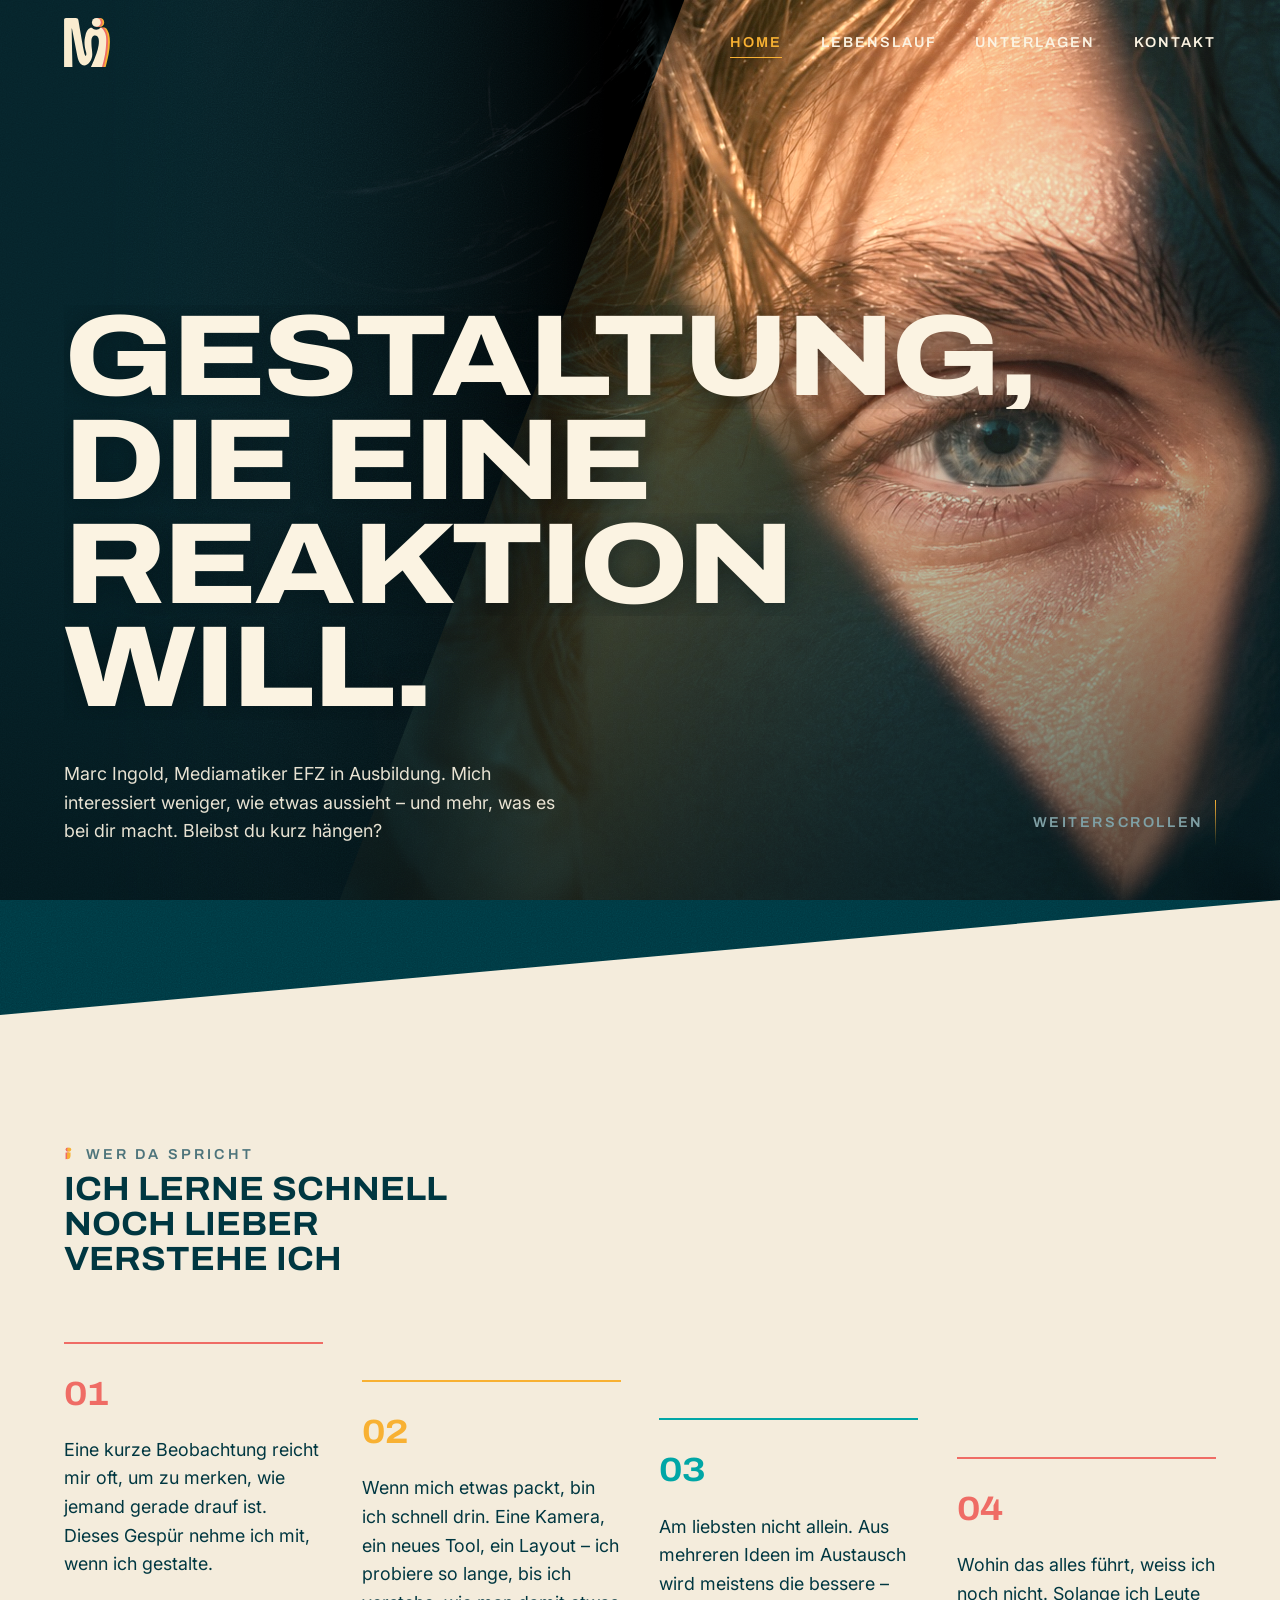
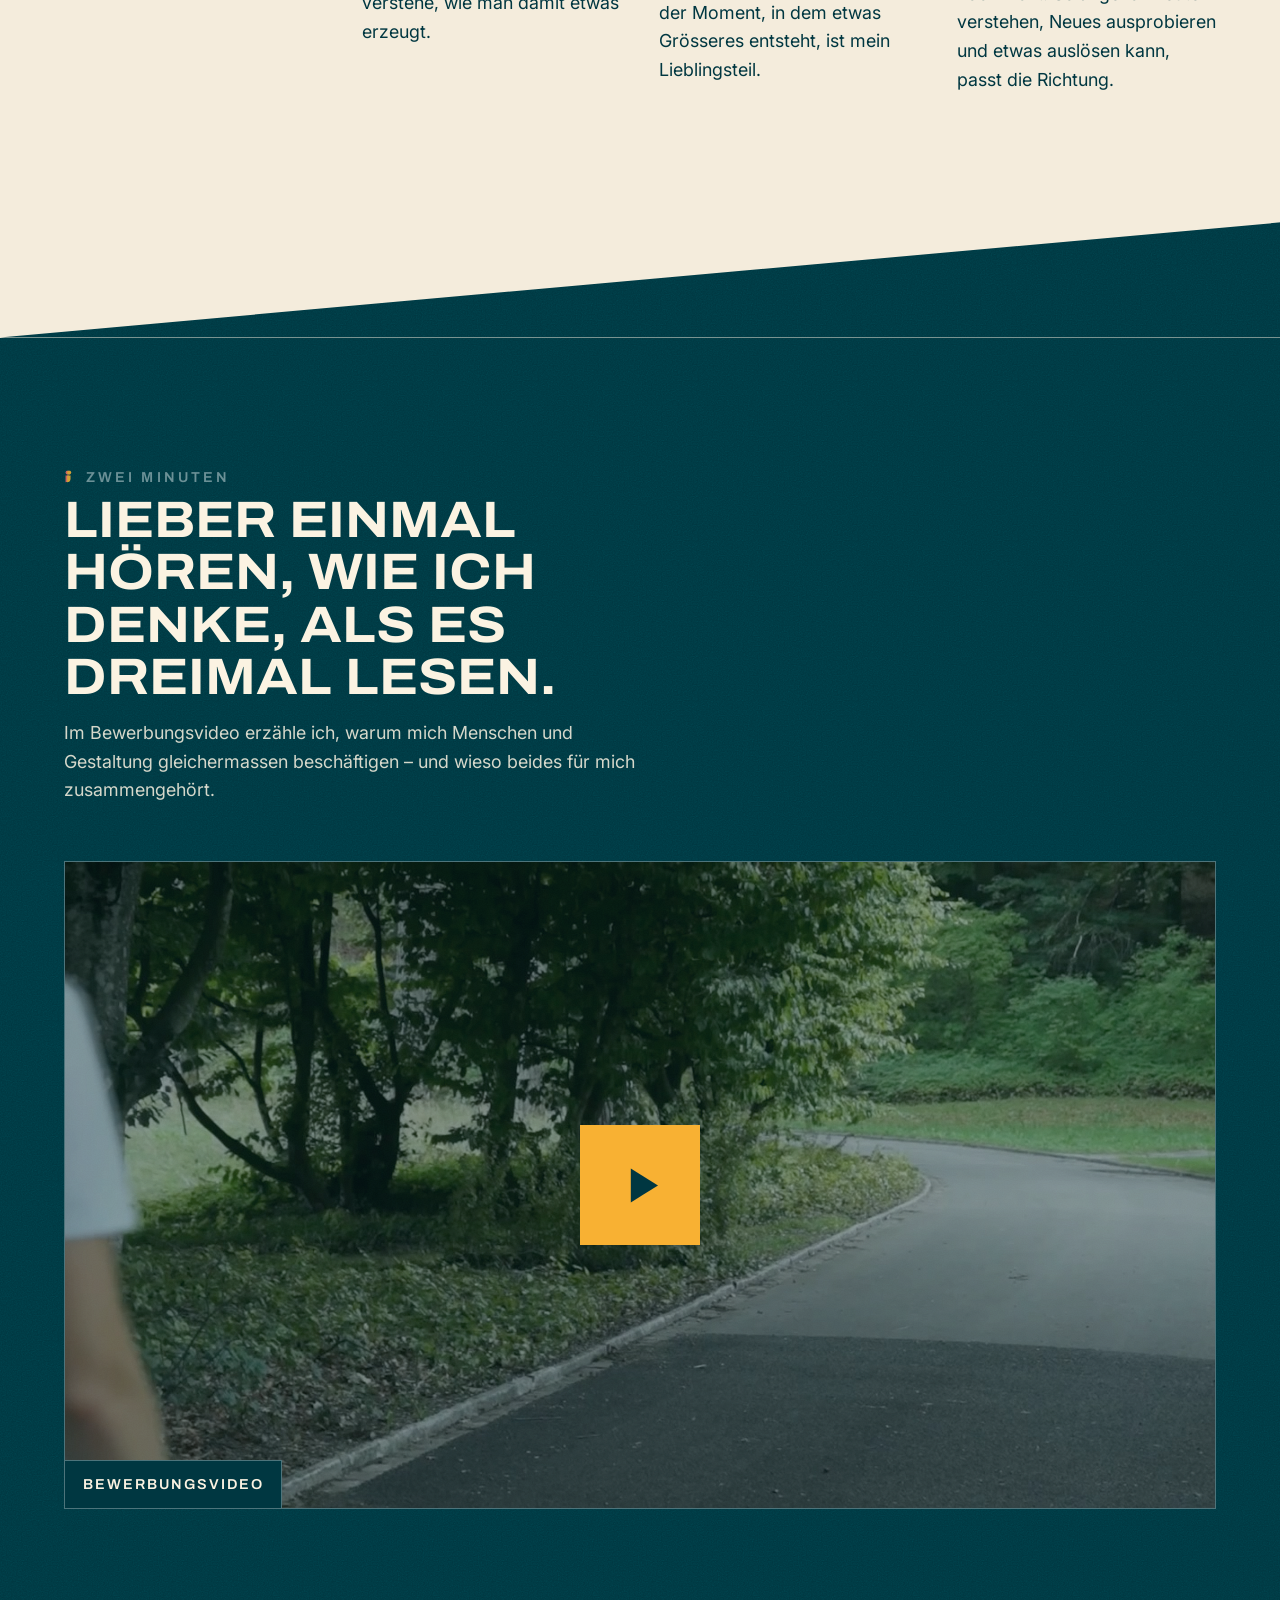
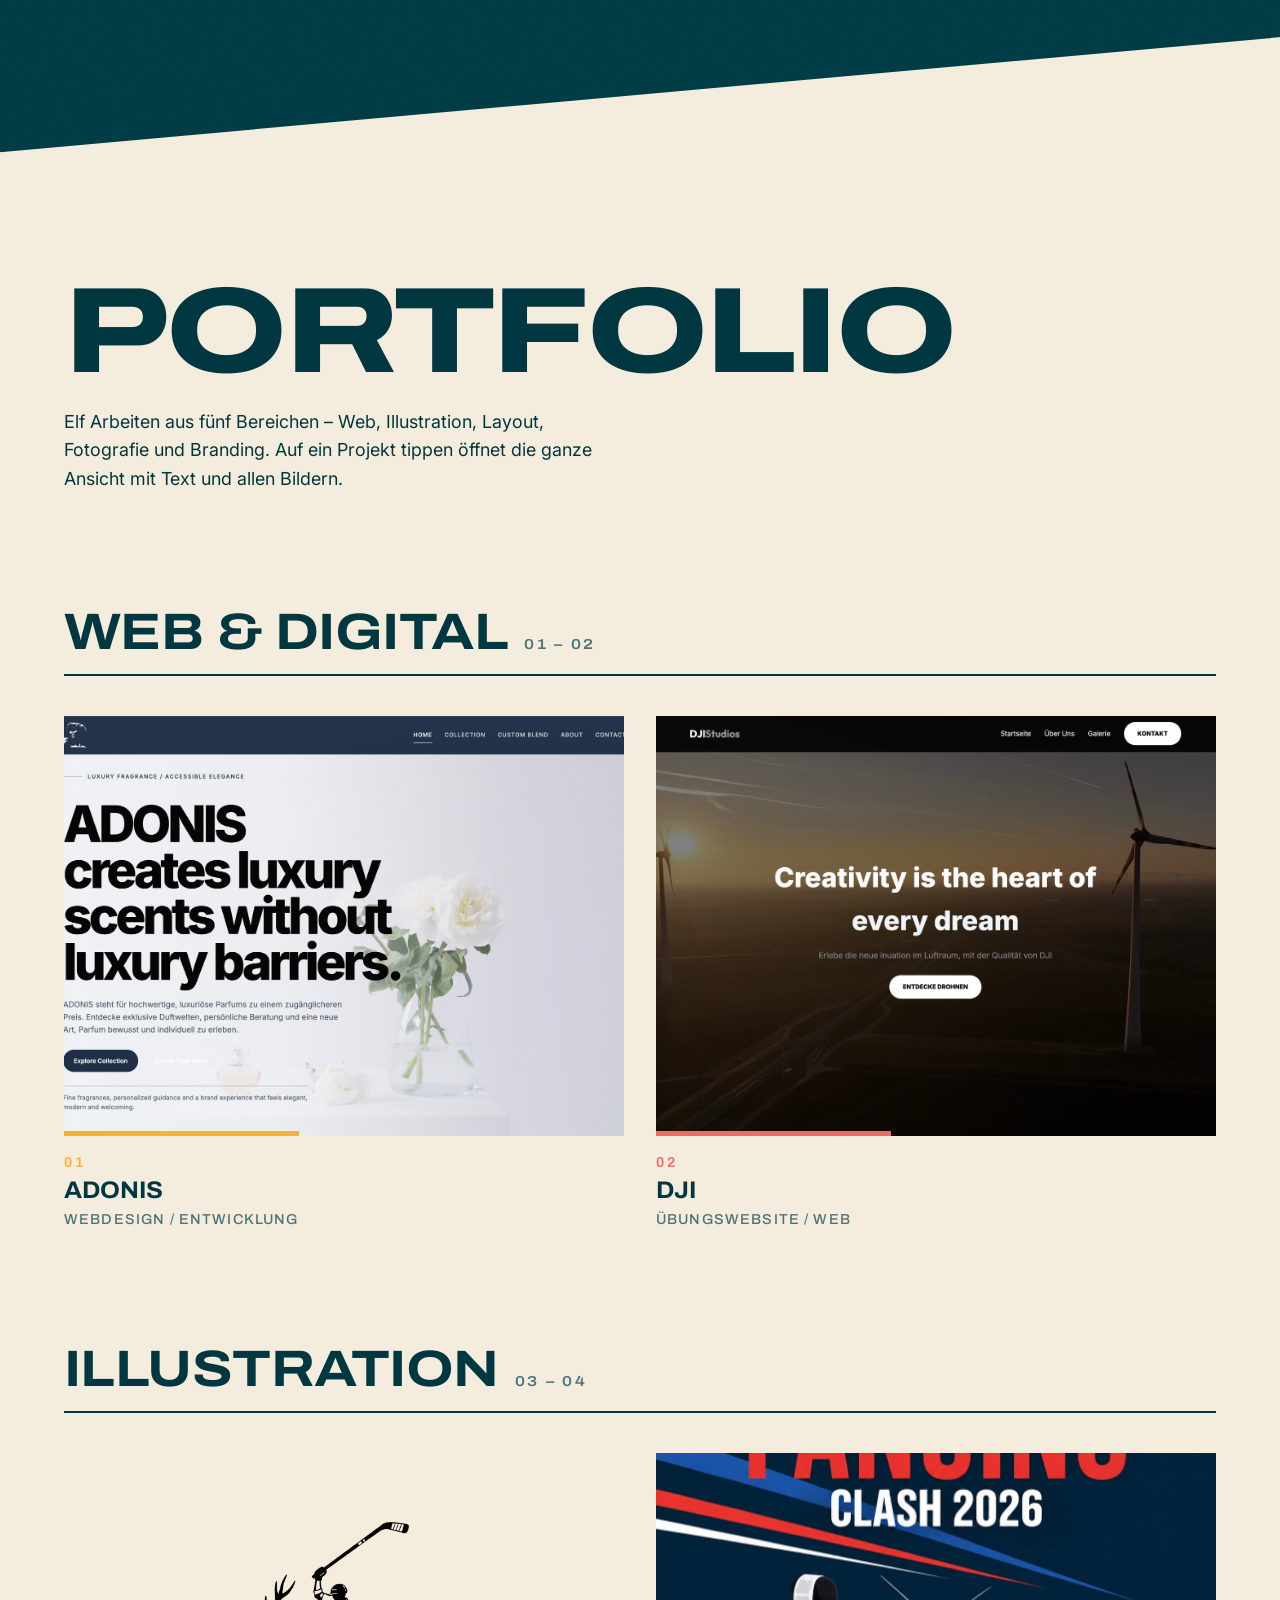
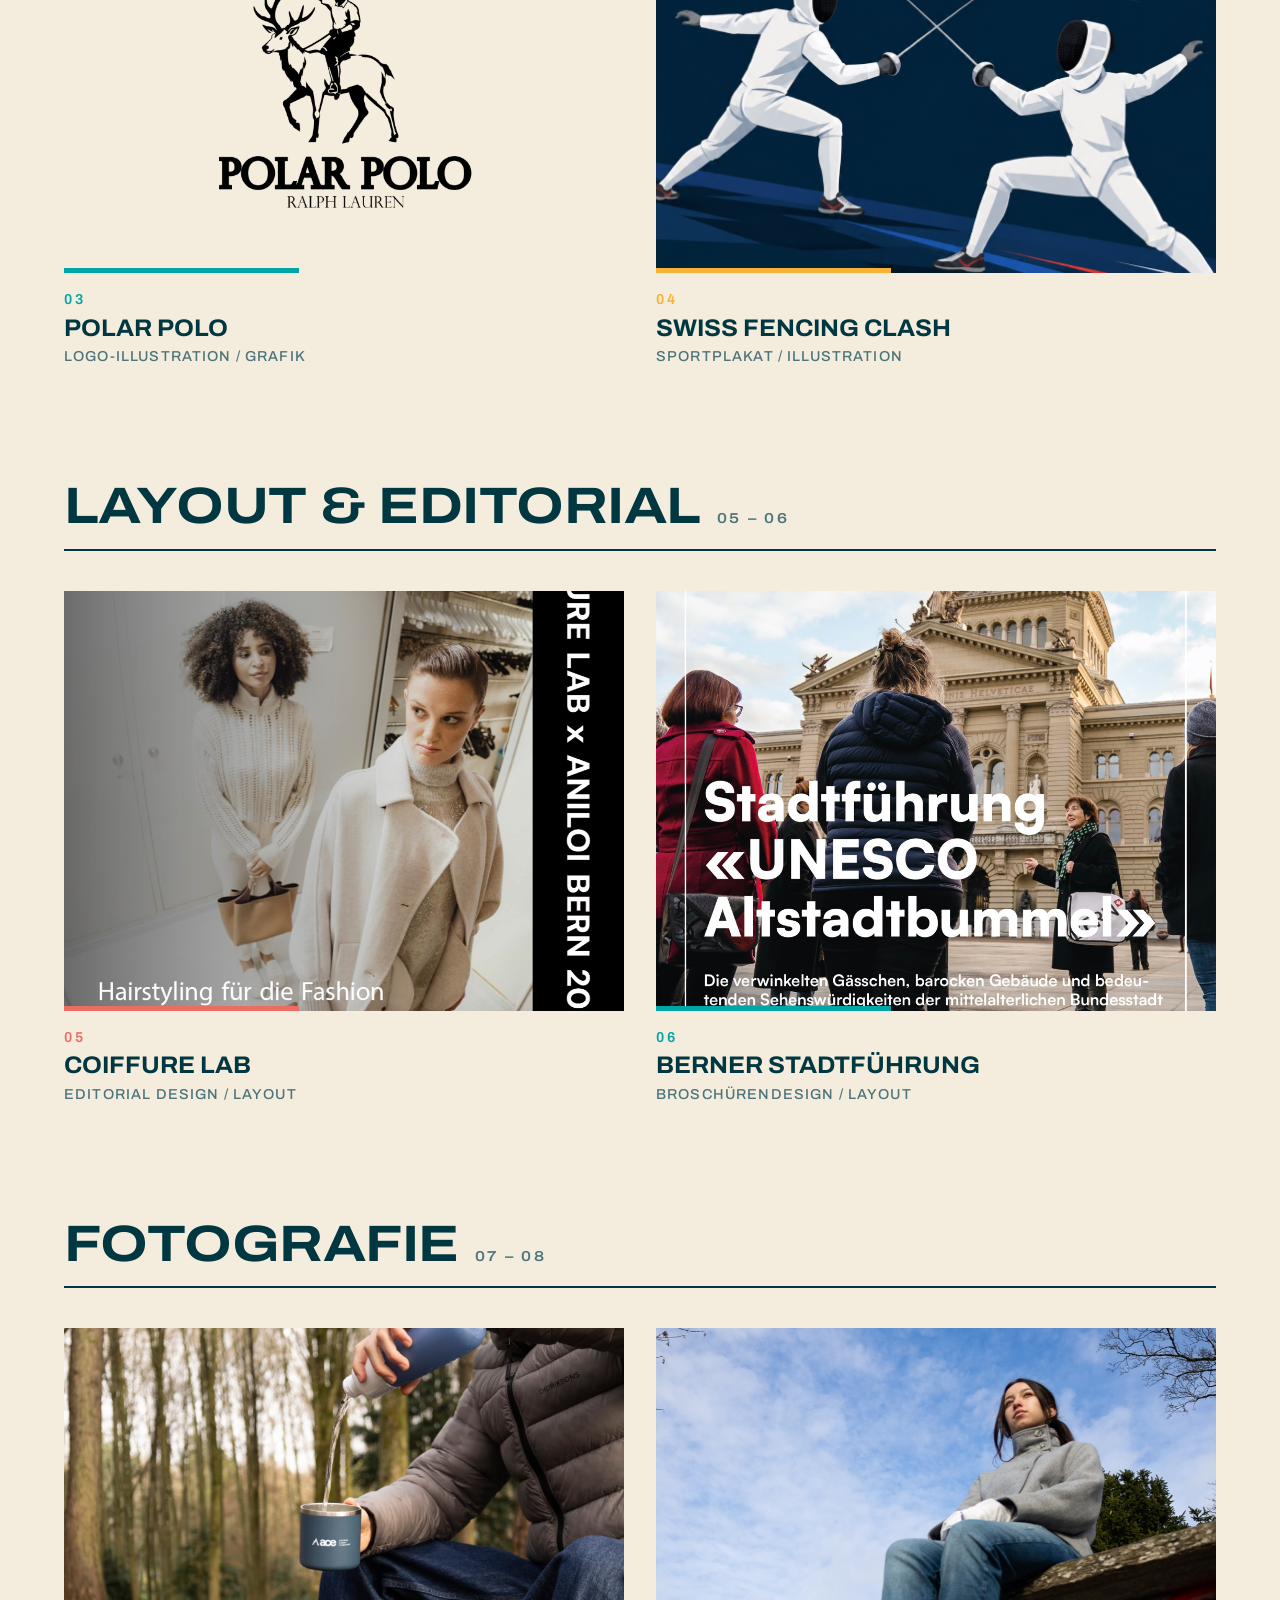
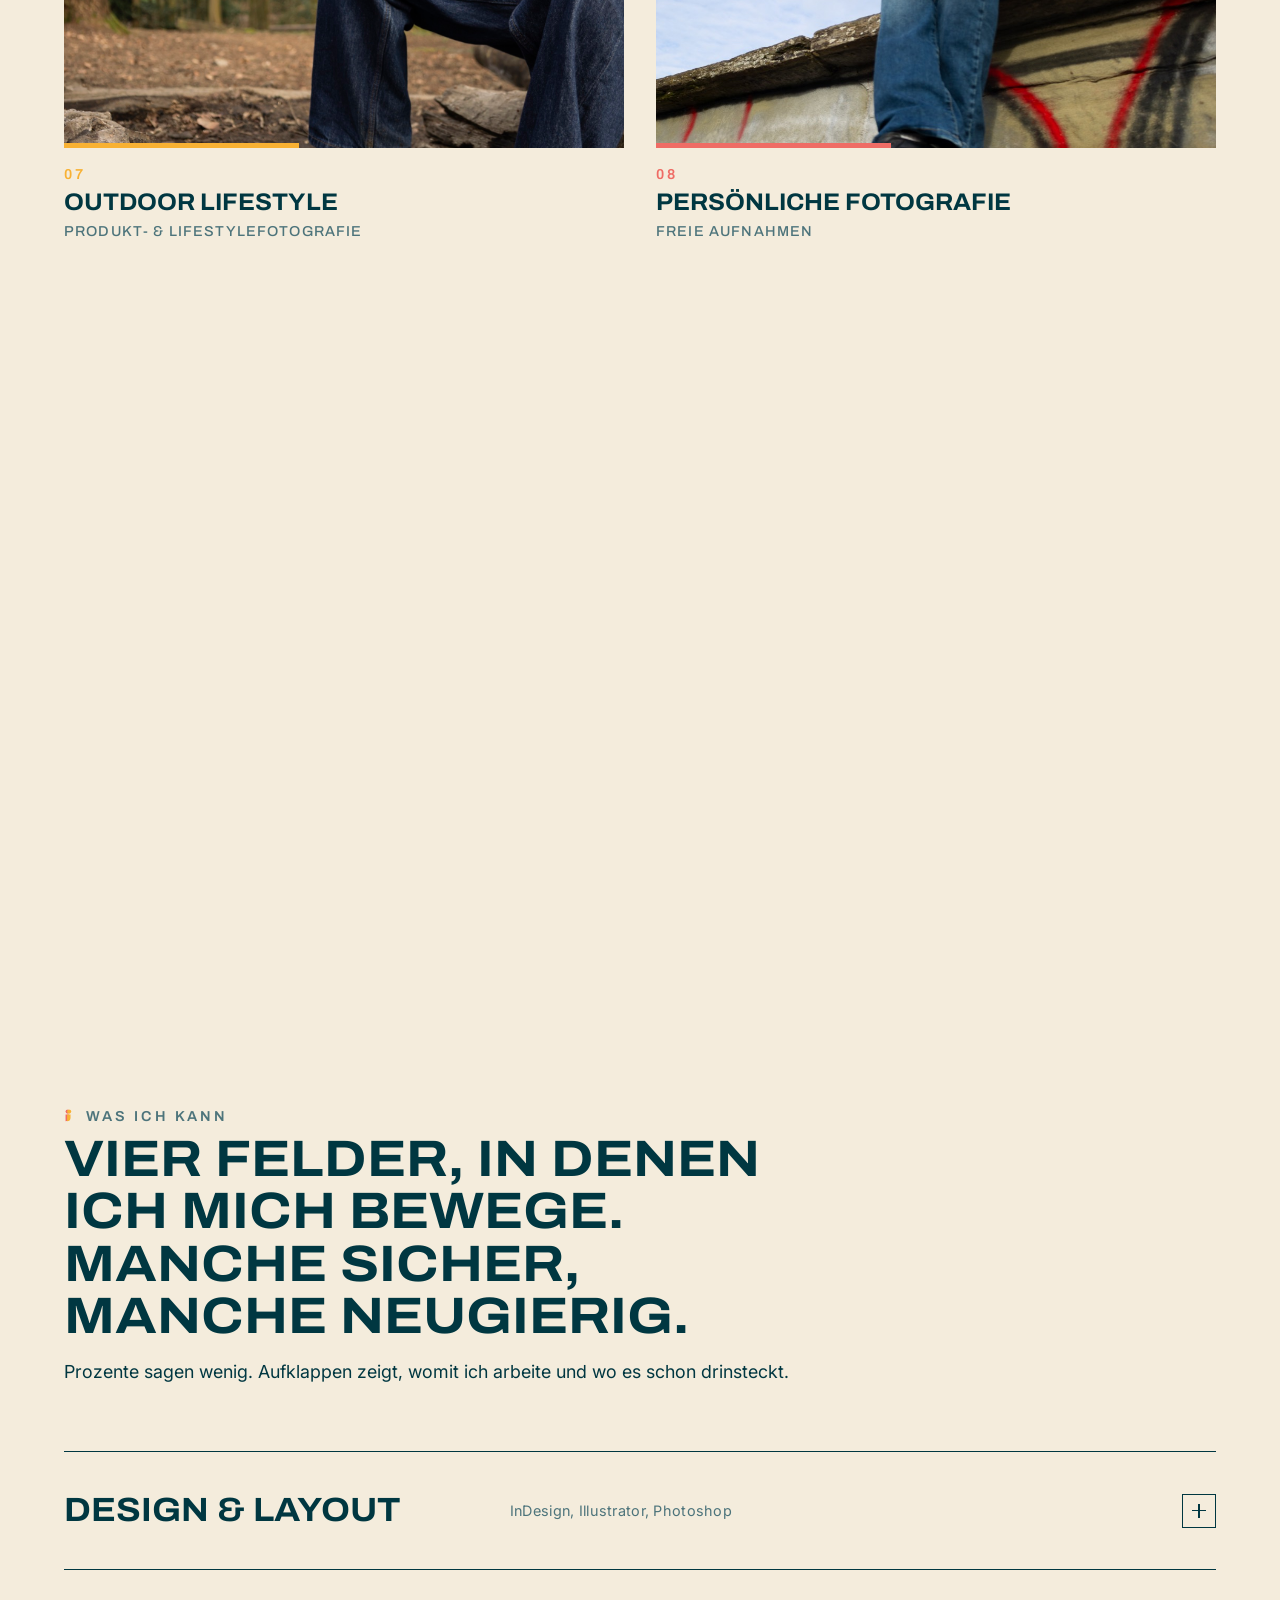
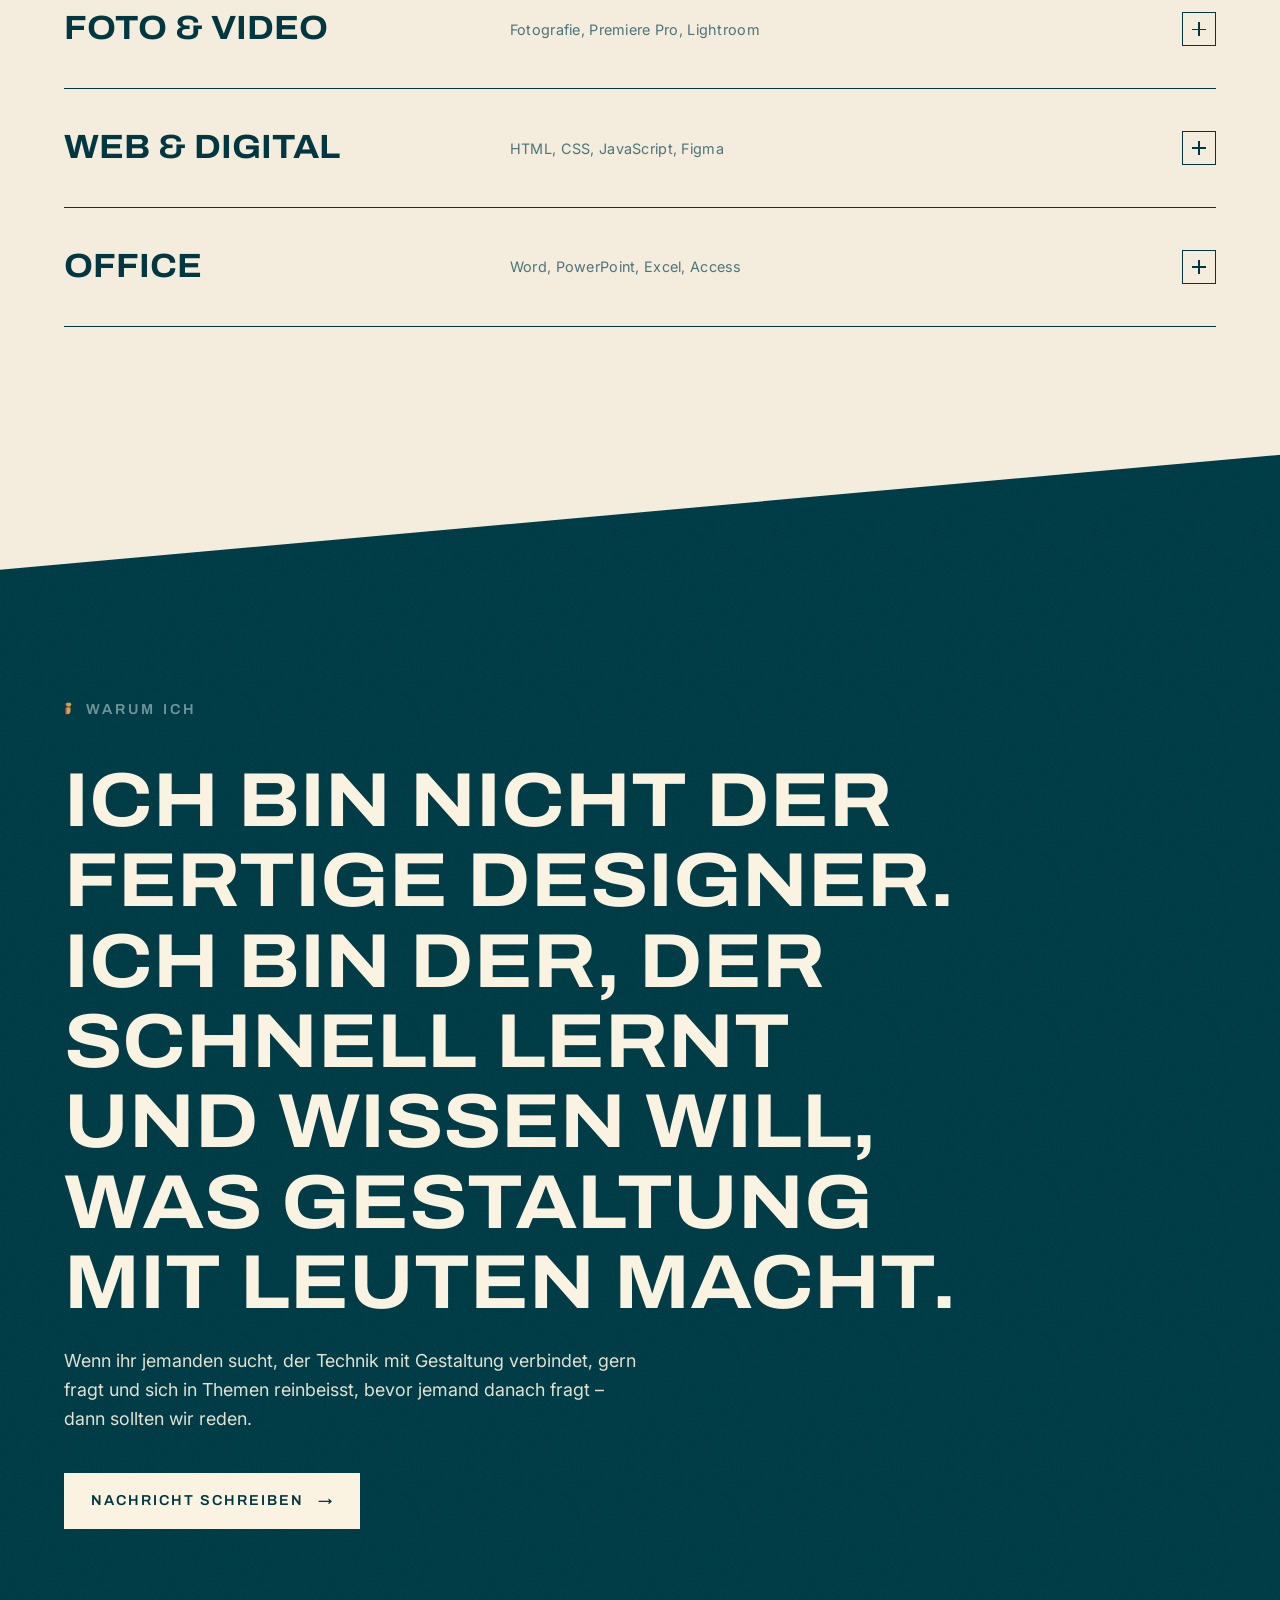
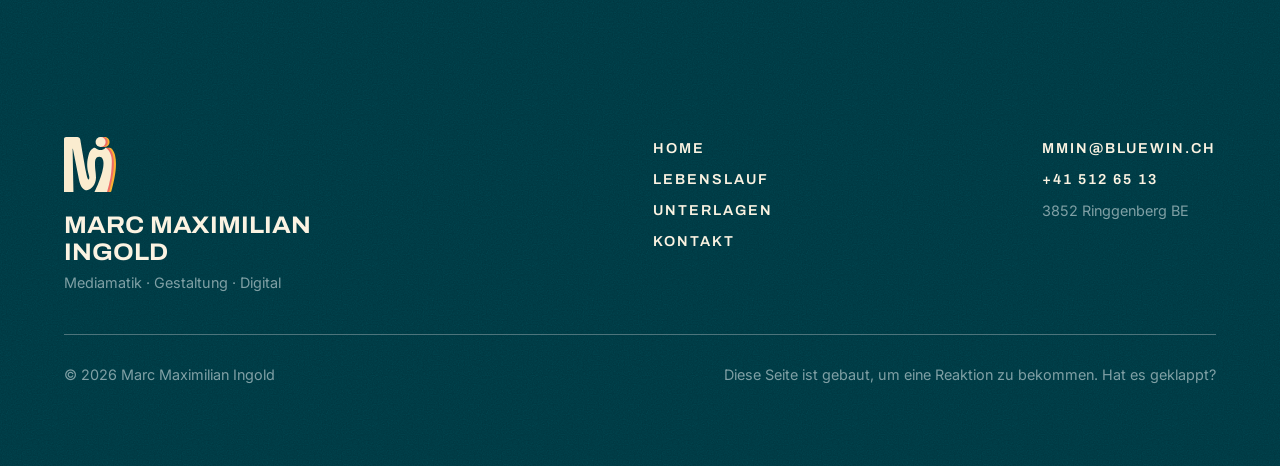
==== commit 84527ebf: "Webseite aktualisiert" ====
--- a/index.html
+++ b/index.html
@@ -4,11 +4,11 @@
 <meta charset="utf-8">
 <meta name="viewport" content="width=device-width, initial-scale=1">
 <title>Marc Ingold — Gestaltung, die eine Reaktion will</title>
-<meta name="description" content="Marc Ingold, Mediamatiker EFZ in Ausbildung. Ich beobachte, wie Menschen auf Gestaltung reagieren – und arbeite mit Foto, Video, Layout, Web und KI daran, dass die Reaktion kein Zufall ist.">
+<meta name="description" content="Marc Ingold, Mediamatiker EFZ in Ausbildung. Ich beobachte, wie Menschen auf Gestaltung reagieren – und arbeite mit Foto, Video, Layout und Web daran, dass die Reaktion kein Zufall ist.">
 <meta name="author" content="Marc Ingold">
 <meta property="og:type" content="website">
 <meta property="og:title" content="Marc Ingold — Gestaltung, die eine Reaktion will">
-<meta property="og:description" content="Mediamatiker EFZ in Ausbildung. Foto, Video, Layout, Web und KI – mit Fokus darauf, was Gestaltung bei Menschen auslöst.">
+<meta property="og:description" content="Mediamatiker EFZ in Ausbildung. Foto, Video, Layout und Web – mit Fokus darauf, was Gestaltung bei Menschen auslöst.">
 <meta property="og:image" content="assets/img/Portrait_Marc_Ingold.jpg">
 <meta name="theme-color" content="#003741">
 <link rel="icon" href="assets/logo-navy.svg">
@@ -21,12 +21,22 @@
 {
   "@context": "https://schema.org",
   "@type": "Person",
-  "name": "Marc Ingold",
+  "name": "Marc Maximilian Ingold",
+  "givenName": "Marc",
+  "familyName": "Ingold",
   "jobTitle": "Mediamatiker EFZ in Ausbildung",
-  "description": "Gestaltung mit Fokus auf die Wirkung beim Menschen – Foto, Video, Layout, Web und KI.",
-  "knowsAbout": ["Grafikdesign", "Fotografie", "Videoschnitt", "Webdesign", "UX/UI", "KI-Workflows"],
-  "email": "mailto:mail@platzhalter.ch",
-  "url": "https://platzhalter.ch"
+  "description": "Gestaltung mit Fokus auf die Wirkung beim Menschen – Foto, Video, Layout und Web.",
+  "knowsAbout": ["Grafikdesign", "Fotografie", "Videoschnitt", "Webdesign", "UX/UI"],
+  "email": "mmin@bluewin.ch",
+  "telephone": "+41 512 65 13",
+  "address": {
+    "@type": "PostalAddress",
+    "streetAddress": "Schürliboden 8",
+    "postalCode": "3852",
+    "addressLocality": "Ringgenberg",
+    "addressRegion": "BE",
+    "addressCountry": "CH"
+  }
 }
 </script>
 </head>
@@ -57,12 +67,10 @@
   <section class="hero wedge-b" aria-label="Einstieg">
     <div class="hero__media" aria-hidden="true">
       <div class="hero__layer hero__layer--cold">
-        <img src="assets/img/Hero-bild.png" alt=""
-             onerror="this.onerror=null;this.src='assets/img/Hero-bild.png'">
+        <img src="assets/img/Hero-bild.jpg" alt="" width="1672" height="941" fetchpriority="high">
       </div>
       <div class="hero__layer hero__layer--warm">
-        <img src="assets/img/Hero-bild.png" alt=""
-             onerror="this.onerror=null;this.src='assets/img/Hero-bild.png'">
+        <img src="assets/img/Hero-bild.jpg" alt="" width="1672" height="941">
       </div>
       <span class="hero__beam"></span>
       <span class="hero__vignette"></span>
@@ -86,7 +94,9 @@
   <section class="section about wrap" aria-labelledby="about-title">
     <div class="about__head" data-reveal>
       <p class="eyebrow">Wer da spricht</p>
-      <h2 id="about-title">Ich lese Menschen schneller, als ich Programme lerne. Und ich lerne Programme schnell.</h2>
+      <h2 id="about-title">Ich lerne schnell <br> 
+      noch lieber <br>
+    verstehe ich</h2>
     </div>
     <div class="thoughts" data-reveal-stagger>
       <div class="thought" style="--accent:var(--coral)">
@@ -95,7 +105,7 @@
       </div>
       <div class="thought" style="--accent:var(--yellow)">
         <span class="thought__no">02</span>
-        <p>Wenn mich etwas packt, bin ich schnell drin. Kamera, ein neues Tool, ein Layout, zurzeit KI – ich probiere, bis ich verstehe, wie man damit etwas erzeugt.</p>
+        <p>Wenn mich etwas packt, bin ich schnell drin. Eine Kamera, ein neues Tool, ein Layout – ich probiere so lange, bis ich verstehe, wie man damit etwas erzeugt.</p>
       </div>
       <div class="thought" style="--accent:var(--teal)">
         <span class="thought__no">03</span>
@@ -109,22 +119,22 @@
   </section>
 
   <!-- ============================ VIDEO ============================ -->
-  <section class="section bg-navy video wedge-t wedge-b" style="--seam-accent: var(--teal)" aria-labelledby="video-title">
+  <section class="section bg-navy video wedge-t wedge-b" id="video" style="--seam-accent: var(--teal)" aria-labelledby="video-title">
     <div class="wrap video__grid">
       <div class="video__intro" data-reveal>
         <p class="eyebrow">Zwei Minuten</p>
         <h2 id="video-title">Lieber einmal hören, wie ich denke, als es dreimal lesen.</h2>
         <p>Im Bewerbungsvideo erzähle ich, warum mich Menschen und Gestaltung gleichermassen beschäftigen – und wieso beides für mich zusammengehört.</p>
       </div>
-      <div class="player" data-reveal data-cursor="Abspielen">
-        <img class="player__poster" src="assets/img/video-poster.jpg" alt="Vorschaubild des Bewerbungsvideos"
-             onerror="this.onerror=null;this.src='assets/img/_ph-video.svg'">
+      <div class="player" data-reveal data-cursor="Abspielen"
+           data-src="assets/video/bewerbungsvideo.mp4"
+           data-poster="assets/img/video-poster.jpg">
+        <img class="player__poster" src="assets/img/video-poster.jpg" alt="Vorschaubild des Bewerbungsvideos" loading="lazy">
         <button class="player__btn" aria-label="Bewerbungsvideo abspielen" data-video>
           <svg viewBox="0 0 24 24" aria-hidden="true"><path d="M4 2l16 10L4 22z" fill="currentColor"/></svg>
         </button>
         <span class="player__label">Bewerbungsvideo</span>
       </div>
-      <p class="player__note">Platzhalter: Videodatei in <code>assets/video/</code> ablegen oder Einbettungscode in <code>index.html</code> ersetzen.</p>
     </div>
   </section>
 
@@ -132,326 +142,352 @@
   <section class="section wrap portfolio" id="portfolio" aria-labelledby="pf-title">
     <div data-reveal>
       <h2 class="portfolio__title" id="pf-title">Portfolio</h2>
-      <p class="portfolio__intro">Elf Arbeiten aus fünf Bereichen – Web, Illustration, Layout, Fotografie und Branding. Schul- und ÜK-Projekte, Aufträge aus dem Betrieb und Sachen, die einfach aus Neugier entstanden sind. Bilder anklicken für gross.</p>
-    </div>
-
-    <!-- ===== WEB ===== -->
+      <p class="portfolio__intro">Elf Arbeiten aus fünf Bereichen – Web, Illustration, Layout, Fotografie und Branding. Auf ein Projekt tippen öffnet die ganze Ansicht mit Text und allen Bildern.</p>
+    </div>
+
     <div class="disc" id="pf-web" data-reveal>
       <h3 class="disc__label">Web &amp; Digital <span>01 – 02</span></h3>
-    </div>
-
-    <article class="project" style="--accent:var(--yellow)" data-reveal>
-      <div class="project__grid">
-        <div class="project__text">
-          <span class="project__no">01</span>
-          <h3 class="project__name">ADONIS</h3>
-          <p class="project__cats">Webdesign <i>/</i> Entwicklung</p>
-          <p class="project__desc">Als Erweiterung meiner selbst entwickelten Parfummarke ADONIS konzipierte und programmierte ich eine eigene Website. Dabei setzte ich das bestehende Branding in ein digitales Erscheinungsbild um und entwickelte die Website mit HTML, CSS und JavaScript. Das Projekt diente als Übung, um Gestaltung und technische Umsetzung miteinander zu verbinden.</p>
-          <div class="taglist"><span class="tag">HTML</span><span class="tag">CSS</span><span class="tag">JavaScript</span><span class="tag">Webdesign</span></div>
-        </div>
-        <div class="project__media" data-cursor="Grösser">
-          <button class="project__shot project__lead" data-full="assets/img/portfolio/web-adonis-2.jpg" aria-label="ADONIS Website – Startseite vergrössern">
-            <img src="assets/img/portfolio/web-adonis-2.jpg" alt="ADONIS Website – Startseite mit grosser Headline und Produktbild" loading="lazy" width="1700" height="1028">
-            <span class="project__zoomhint" aria-hidden="true">Grösser</span>
-          </button>
-          <div class="project__row">
-            <button class="project__shot" data-full="assets/img/portfolio/web-adonis-1.jpg" aria-label="ADONIS Website – Abschnitt vergrössern">
-              <img src="assets/img/portfolio/web-adonis-1.jpg" alt="ADONIS Website – Abschnitt „Why Adonis“ mit Produktfoto" loading="lazy" width="1700" height="973">
-              <span class="project__zoomhint" aria-hidden="true">Grösser</span>
-            </button>
-          </div>
-        </div>
-      </div>
-    </article>
-
-    <article class="project project--flip" style="--accent:var(--coral)" data-reveal>
-      <div class="project__grid">
-        <div class="project__text">
-          <span class="project__no">02</span>
-          <h3 class="project__name">DJI</h3>
-          <p class="project__cats">Übungswebsite <i>/</i> Web</p>
-          <p class="project__desc">Diese Website entstand als persönliches Übungsprojekt in meiner Freizeit. Anhand der Marke DJI entwickelte ich eine moderne Produktwebsite und setzte verschiedene Inhalte und Seitenelemente selbstständig um. Dabei konnte ich meine Kenntnisse in Webdesign und Webentwicklung weiter vertiefen. Die verwendeten Bilder und Markeninhalte stammen von DJI, weshalb die Website nicht veröffentlicht wurde.</p>
-          <div class="taglist"><span class="tag">HTML</span><span class="tag">CSS</span><span class="tag">JavaScript</span></div>
-        </div>
-        <div class="project__media" data-cursor="Grösser">
-          <button class="project__shot project__lead" data-full="assets/img/portfolio/web-dji-1.jpg" aria-label="DJI Website – Startseite vergrössern">
-            <img src="assets/img/portfolio/web-dji-1.jpg" alt="DJI Übungswebsite – Startseite mit Drohnenaufnahme bei Sonnenuntergang" loading="lazy" width="1700" height="983">
-            <span class="project__zoomhint" aria-hidden="true">Grösser</span>
-          </button>
-          <div class="project__row">
-            <button class="project__shot" data-full="assets/img/portfolio/web-dji-2.jpg" aria-label="DJI Website – Produktbereich vergrössern">
-              <img src="assets/img/portfolio/web-dji-2.jpg" alt="DJI Übungswebsite – Produktbereich mit drei Drohnenmodellen" loading="lazy" width="1700" height="1229">
-              <span class="project__zoomhint" aria-hidden="true">Grösser</span>
-            </button>
-          </div>
-        </div>
-      </div>
-    </article>
-
-    <!-- ===== ILLUSTRATION ===== -->
+      <div class="disc__grid">
+      <button class="pf-card" style="--accent:var(--yellow)" data-project="pf-p01" data-cursor="Öffnen" aria-label="Projekt 01 – ADONIS öffnen">
+        <span class="pf-card__media">
+          <img src="assets/img/portfolio/web-adonis-1.jpg" alt="" loading="lazy" width="1800" height="1031">
+          <span class="pf-card__open" aria-hidden="true">Öffnen ↗</span>
+        </span>
+        <span class="pf-card__meta">
+          <span class="pf-card__no">01</span>
+          <span class="pf-card__name">ADONIS</span>
+          <span class="pf-card__cat">Webdesign / Entwicklung</span>
+        </span>
+      </button>
+      <button class="pf-card" style="--accent:var(--coral)" data-project="pf-p02" data-cursor="Öffnen" aria-label="Projekt 02 – DJI öffnen">
+        <span class="pf-card__media">
+          <img src="assets/img/portfolio/web-dji-1.jpg" alt="" loading="lazy" width="1700" height="983">
+          <span class="pf-card__open" aria-hidden="true">Öffnen ↗</span>
+        </span>
+        <span class="pf-card__meta">
+          <span class="pf-card__no">02</span>
+          <span class="pf-card__name">DJI</span>
+          <span class="pf-card__cat">Übungswebsite / Web</span>
+        </span>
+      </button>
+      </div>
+    </div>
+
     <div class="disc" id="pf-illustration" data-reveal>
       <h3 class="disc__label">Illustration <span>03 – 04</span></h3>
-    </div>
-
-    <article class="project" style="--accent:var(--teal)" data-reveal>
-      <div class="project__grid">
-        <div class="project__text">
-          <span class="project__no">03</span>
-          <h3 class="project__name">Polar Polo</h3>
-          <p class="project__cats">Logo-Illustration <i>/</i> Grafik</p>
-          <p class="project__desc">Polar Polo ist ein eigenes Illustrationsprojekt, inspiriert von der Bildsprache von Polo Ralph Lauren. Die bekannte Reiterfigur interpretierte ich neu und entwickelte daraus eine winterliche Variante mit Hirsch und Eishockeyspieler. Im Fokus standen die Reduktion auf eine klare Schwarz-Weiss-Illustration und die Verbindung der unterschiedlichen Motive zu einem einheitlichen Logo.</p>
-          <div class="taglist"><span class="tag">Illustrator</span><span class="tag">Illustration</span></div>
-        </div>
-        <div class="project__media" data-cursor="Grösser">
-          <button class="project__shot project__lead project__shot--contain" data-full="assets/img/portfolio/illustration-polarpolo.jpg" aria-label="Polar Polo Logo vergrössern">
-            <img src="assets/img/portfolio/illustration-polarpolo.jpg" alt="Polar Polo – Schwarz-Weiss-Logo mit Hirsch und Eishockeyspieler" loading="lazy" width="1361" height="1400">
-            <span class="project__zoomhint" aria-hidden="true">Grösser</span>
-          </button>
-          <div class="project__row">
-            <button class="project__shot" data-full="assets/img/portfolio/illustration-polarpolo-ai.jpg" aria-label="Polar Polo – Aufbau in Illustrator vergrössern">
-              <img src="assets/img/portfolio/illustration-polarpolo-ai.jpg" alt="Polar Polo – Aufbau der Illustration in Adobe Illustrator" loading="lazy" width="1700" height="978">
-              <span class="project__zoomhint" aria-hidden="true">Grösser</span>
-            </button>
-          </div>
-        </div>
-      </div>
-    </article>
-
-    <article class="project project--flip" style="--accent:var(--yellow)" data-reveal>
-      <div class="project__grid">
-        <div class="project__text">
-          <span class="project__no">04</span>
-          <h3 class="project__name">Swiss Fencing Clash</h3>
-          <p class="project__cats">Sportplakat <i>/</i> Illustration</p>
-          <p class="project__desc">Im Rahmen eines Schulprojekts entwickelten wir zu zweit ein Sportplakat zum Thema Fechten. Mein Schwerpunkt lag auf der Illustration der Fechter, während mein Projektpartner das Konzept und die Dokumentation übernahm. Die Gestaltung des Hintergrunds sowie die Auswahl und Anordnung der Typografie erarbeiteten wir gemeinsam. So entstand das fiktive Eventplakat «Swiss Fencing Clash 2026» als Kombination aus Illustration und Grafikdesign.</p>
-          <div class="taglist"><span class="tag">Illustrator</span><span class="tag">Photoshop</span><span class="tag">Teamarbeit</span></div>
-        </div>
-        <div class="project__media" data-cursor="Grösser">
-          <button class="project__shot project__lead" data-full="assets/img/portfolio/illustration-fechten.jpg" aria-label="Swiss Fencing Clash – Plakat vergrössern">
-            <img src="assets/img/portfolio/illustration-fechten.jpg" alt="Swiss Fencing Clash 2026 – fertiges Sportplakat mit zwei Fechtern" loading="lazy" width="1125" height="1500">
-            <span class="project__zoomhint" aria-hidden="true">Grösser</span>
-          </button>
-          <div class="project__row">
-            <button class="project__shot" data-full="assets/img/portfolio/illustration-fechten-ai.jpg" aria-label="Swiss Fencing Clash – Aufbau in Illustrator vergrössern">
-              <img src="assets/img/portfolio/illustration-fechten-ai.jpg" alt="Swiss Fencing Clash – Illustration der Fechter in Adobe Illustrator" loading="lazy" width="1700" height="979">
-              <span class="project__zoomhint" aria-hidden="true">Grösser</span>
-            </button>
-          </div>
-        </div>
-      </div>
-    </article>
-
-    <!-- ===== LAYOUT ===== -->
+      <div class="disc__grid">
+      <button class="pf-card pf-card--contain" style="--accent:var(--teal)" data-project="pf-p03" data-cursor="Öffnen" aria-label="Projekt 03 – Polar Polo öffnen">
+        <span class="pf-card__media">
+          <img src="assets/img/portfolio/illustration-polarpolo.png" alt="" loading="lazy" width="1166" height="1200">
+          <span class="pf-card__open" aria-hidden="true">Öffnen ↗</span>
+        </span>
+        <span class="pf-card__meta">
+          <span class="pf-card__no">03</span>
+          <span class="pf-card__name">Polar Polo</span>
+          <span class="pf-card__cat">Logo-Illustration / Grafik</span>
+        </span>
+      </button>
+      <button class="pf-card" style="--accent:var(--yellow)" data-project="pf-p04" data-cursor="Öffnen" aria-label="Projekt 04 – Swiss Fencing Clash öffnen">
+        <span class="pf-card__media">
+          <img src="assets/img/portfolio/illustration-fechten.jpg" alt="" loading="lazy" width="1125" height="1500">
+          <span class="pf-card__open" aria-hidden="true">Öffnen ↗</span>
+        </span>
+        <span class="pf-card__meta">
+          <span class="pf-card__no">04</span>
+          <span class="pf-card__name">Swiss Fencing Clash</span>
+          <span class="pf-card__cat">Sportplakat / Illustration</span>
+        </span>
+      </button>
+      </div>
+    </div>
+
     <div class="disc" id="pf-layout" data-reveal>
       <h3 class="disc__label">Layout &amp; Editorial <span>05 – 06</span></h3>
-    </div>
-
-    <article class="project" style="--accent:var(--coral)" data-reveal>
-      <div class="project__grid">
-        <div class="project__text">
-          <span class="project__no">05</span>
-          <h3 class="project__name">Coiffure Lab</h3>
-          <p class="project__cats">Editorial Design <i>/</i> Layout</p>
-          <p class="project__desc">Für den fiktiven Kunden Coiffure Lab entwickelte ich ein mehrseitiges Editorial rund um Hairstyling und Fashion. Die Gestaltung war frei wählbar, wodurch ich ein eigenes visuelles Konzept mit Typografie, Bildern, Farben und Seitenraster entwickeln konnte. Ziel war es, die Inhalte übersichtlich aufzubauen und gleichzeitig einen hochwertigen, modischen Charakter zu vermitteln.</p>
-          <div class="taglist"><span class="tag">InDesign</span><span class="tag">Photoshop</span><span class="tag">Editorial</span></div>
-        </div>
-        <div class="project__media" data-cursor="Grösser">
-          <button class="project__shot project__lead" data-full="assets/img/portfolio/layout-coiffurelab.jpg" aria-label="Coiffure Lab – Titelseite vergrössern">
-            <img src="assets/img/portfolio/layout-coiffurelab.jpg" alt="Coiffure Lab – Titelseite des Editorials mit grossem Bild und Serif-Typografie" loading="lazy" width="1060" height="1500">
-            <span class="project__zoomhint" aria-hidden="true">Grösser</span>
-          </button>
-          <div class="project__row">
-            <button class="project__shot" data-full="assets/img/portfolio/layout-coiffurelab-id.jpg" aria-label="Coiffure Lab – Doppelseite in InDesign vergrössern">
-              <img src="assets/img/portfolio/layout-coiffurelab-id.jpg" alt="Coiffure Lab – Doppelseite mit Spaltenraster in Adobe InDesign" loading="lazy" width="1500" height="864">
-              <span class="project__zoomhint" aria-hidden="true">Grösser</span>
-            </button>
-          </div>
-        </div>
-      </div>
-    </article>
-
-    <article class="project project--flip" style="--accent:var(--teal)" data-reveal>
-      <div class="project__grid">
-        <div class="project__text">
-          <span class="project__no">06</span>
-          <h3 class="project__name">Berner Stadtführung</h3>
-          <p class="project__cats">Broschürendesign <i>/</i> Layout</p>
-          <p class="project__desc">Für eine fiktive Berner Stadtführung entwickelte ich eine mehrseitige Broschüre auf Basis eines bestehenden Styleguides. Dabei setzte ich vorgegebene Gestaltungselemente in ein eigenständiges Layout um und arbeitete gezielt mit Typografie, Raster, Bildern und Farben. Das Projekt zeigte mir, wie sich auch innerhalb klarer Designvorgaben kreative Lösungen entwickeln lassen.</p>
-          <div class="taglist"><span class="tag">InDesign</span><span class="tag">Photoshop</span><span class="tag">Styleguide</span></div>
-        </div>
-        <div class="project__media" data-cursor="Grösser">
-          <button class="project__shot project__lead" data-full="assets/img/portfolio/layout-bern.jpg" aria-label="Berner Stadtführung – Titelseite vergrössern">
-            <img src="assets/img/portfolio/layout-bern.jpg" alt="Berner Stadtführung – Broschüren-Titelseite mit Bundeshaus und «UNESCO Altstadtbummel»" loading="lazy" width="1071" height="1500">
-            <span class="project__zoomhint" aria-hidden="true">Grösser</span>
-          </button>
-          <div class="project__row">
-            <button class="project__shot" data-full="assets/img/portfolio/layout-bern-id.jpg" aria-label="Berner Stadtführung – Innenseiten in InDesign vergrössern">
-              <img src="assets/img/portfolio/layout-bern-id.jpg" alt="Berner Stadtführung – Innenseiten mit türkiser Farbfläche in Adobe InDesign" loading="lazy" width="1600" height="922">
-              <span class="project__zoomhint" aria-hidden="true">Grösser</span>
-            </button>
-          </div>
-        </div>
-      </div>
-    </article>
-
-    <!-- ===== FOTOGRAFIE ===== -->
+      <div class="disc__grid">
+      <button class="pf-card" style="--accent:var(--coral)" data-project="pf-p05" data-cursor="Öffnen" aria-label="Projekt 05 – Coiffure Lab öffnen">
+        <span class="pf-card__media">
+          <img src="assets/img/portfolio/layout-coiffurelab.jpg" alt="" loading="lazy" width="1060" height="1500">
+          <span class="pf-card__open" aria-hidden="true">Öffnen ↗</span>
+        </span>
+        <span class="pf-card__meta">
+          <span class="pf-card__no">05</span>
+          <span class="pf-card__name">Coiffure Lab</span>
+          <span class="pf-card__cat">Editorial Design / Layout</span>
+        </span>
+      </button>
+      <button class="pf-card" style="--accent:var(--teal)" data-project="pf-p06" data-cursor="Öffnen" aria-label="Projekt 06 – Berner Stadtführung öffnen">
+        <span class="pf-card__media">
+          <img src="assets/img/portfolio/layout-bern.jpg" alt="" loading="lazy" width="1071" height="1500">
+          <span class="pf-card__open" aria-hidden="true">Öffnen ↗</span>
+        </span>
+        <span class="pf-card__meta">
+          <span class="pf-card__no">06</span>
+          <span class="pf-card__name">Berner Stadtführung</span>
+          <span class="pf-card__cat">Broschürendesign / Layout</span>
+        </span>
+      </button>
+      </div>
+    </div>
+
     <div class="disc" id="pf-fotografie" data-reveal>
       <h3 class="disc__label">Fotografie <span>07 – 08</span></h3>
-    </div>
-
-    <article class="project" style="--accent:var(--yellow)" data-reveal>
-      <div class="project__grid">
-        <div class="project__text">
-          <span class="project__no">07</span>
-          <h3 class="project__name">Outdoor Lifestyle</h3>
-          <p class="project__cats">Produkt- &amp; Lifestylefotografie</p>
-          <p class="project__desc">Für ein Projekt im Betrieb inszenierten ein Kollege und ich einen hochwertigen Outdoorbrand in einer natürlichen Umgebung. Dabei entstanden sowohl Lifestyle- als auch Produktaufnahmen. Im Fokus standen die passende Bildkomposition, der Umgang mit natürlichem Licht und eine Bildsprache, welche das Produkt authentisch in einer Outdoor-Situation präsentiert.</p>
-          <div class="taglist"><span class="tag">Fotografie</span><span class="tag">Lightroom</span><span class="tag">Photoshop</span></div>
-        </div>
-        <div class="project__media" data-cursor="Grösser">
-          <button class="project__shot project__lead" data-full="assets/img/portfolio/foto-outdoor-flasche.jpg" aria-label="Outdoor Lifestyle – Produktaufnahme vergrössern">
-            <img src="assets/img/portfolio/foto-outdoor-flasche.jpg" alt="Outdoor Lifestyle – Hand giesst Wasser in einen Becher im Wald" loading="lazy" width="1700" height="1133">
-            <span class="project__zoomhint" aria-hidden="true">Grösser</span>
-          </button>
-          <div class="project__row">
-            <button class="project__shot" data-full="assets/img/portfolio/foto-outdoor-liegen.jpg" aria-label="Outdoor Lifestyle – Lifestyleaufnahme vergrössern">
-              <img src="assets/img/portfolio/foto-outdoor-liegen.jpg" alt="Outdoor Lifestyle – Person liest an einen Baum gelehnt, Rucksack daneben" loading="lazy" width="1400" height="1400">
-              <span class="project__zoomhint" aria-hidden="true">Grösser</span>
-            </button>
-          </div>
-        </div>
-      </div>
-    </article>
-
-    <article class="project project--flip" style="--accent:var(--coral)" data-reveal>
-      <div class="project__grid">
-        <div class="project__text">
-          <span class="project__no">08</span>
-          <h3 class="project__name">Persönliche Fotografie</h3>
-          <p class="project__cats">Freie Aufnahmen</p>
-          <p class="project__desc">In meiner Freizeit entstehen immer wieder eigene fotografische Aufnahmen aus meinem Alltag. Dabei achte ich besonders auf interessante Situationen, Bildkompositionen und das Zusammenspiel von Farben und Umgebung. Die freie Fotografie gibt mir die Möglichkeit, unterschiedliche Perspektiven auszuprobieren und meinen eigenen fotografischen Stil weiterzuentwickeln.</p>
-          <div class="taglist"><span class="tag">Fotografie</span><span class="tag">Lightroom</span></div>
-        </div>
-        <div class="project__media" data-cursor="Grösser">
-          <button class="project__shot project__lead" data-full="assets/img/portfolio/foto-eigen-wand.jpg" aria-label="Persönliche Fotografie – Bild 1 vergrössern">
-            <img src="assets/img/portfolio/foto-eigen-wand.jpg" alt="Persönliche Fotografie – Person sitzt aus Froschperspektive auf einer Graffiti-Mauer vor blauem Himmel" loading="lazy" width="1066" height="1600">
-            <span class="project__zoomhint" aria-hidden="true">Grösser</span>
-          </button>
-          <div class="project__row">
-            <button class="project__shot" data-full="assets/img/portfolio/foto-eigen-portrait.jpg" aria-label="Persönliche Fotografie – Porträt vergrössern">
-              <img src="assets/img/portfolio/foto-eigen-portrait.jpg" alt="Persönliche Fotografie – Schwarz-Weiss-Porträt einer jungen Frau mit Lichtstreifen im Gesicht" loading="lazy" width="1066" height="1600">
-              <span class="project__zoomhint" aria-hidden="true">Grösser</span>
-            </button>
-            <button class="project__shot" data-full="assets/img/portfolio/foto-eigen-valentino-bus.jpg" aria-label="Persönliche Fotografie – Bus vergrössern">
-              <img src="assets/img/portfolio/foto-eigen-valentino-bus.jpg" alt="Persönliche Fotografie – Person mit Tasche vor einem roten Bus" loading="lazy" width="1700" height="1133">
-              <span class="project__zoomhint" aria-hidden="true">Grösser</span>
-            </button>
-            <button class="project__shot" data-full="assets/img/portfolio/foto-eigen-valentino-sitzen.jpg" aria-label="Persönliche Fotografie – Bushaltestelle vergrössern">
-              <img src="assets/img/portfolio/foto-eigen-valentino-sitzen.jpg" alt="Persönliche Fotografie – Zwei Personen an einer Bushaltestelle" loading="lazy" width="1067" height="1600">
-              <span class="project__zoomhint" aria-hidden="true">Grösser</span>
-            </button>
-          </div>
-        </div>
-      </div>
-    </article>
-
-    <!-- ===== BRANDING ===== -->
+      <div class="disc__grid">
+      <button class="pf-card" style="--accent:var(--yellow)" data-project="pf-p07" data-cursor="Öffnen" aria-label="Projekt 07 – Outdoor Lifestyle öffnen">
+        <span class="pf-card__media">
+          <img src="assets/img/portfolio/foto-outdoor-flasche.jpg" alt="" loading="lazy" width="1700" height="1133">
+          <span class="pf-card__open" aria-hidden="true">Öffnen ↗</span>
+        </span>
+        <span class="pf-card__meta">
+          <span class="pf-card__no">07</span>
+          <span class="pf-card__name">Outdoor Lifestyle</span>
+          <span class="pf-card__cat">Produkt- &amp; Lifestylefotografie</span>
+        </span>
+      </button>
+      <button class="pf-card" style="--accent:var(--coral)" data-project="pf-p08" data-cursor="Öffnen" aria-label="Projekt 08 – Persönliche Fotografie öffnen">
+        <span class="pf-card__media">
+          <img src="assets/img/portfolio/foto-eigen-wand.jpg" alt="" loading="lazy" width="1066" height="1600">
+          <span class="pf-card__open" aria-hidden="true">Öffnen ↗</span>
+        </span>
+        <span class="pf-card__meta">
+          <span class="pf-card__no">08</span>
+          <span class="pf-card__name">Persönliche Fotografie</span>
+          <span class="pf-card__cat">Freie Aufnahmen</span>
+        </span>
+      </button>
+      </div>
+    </div>
+
     <div class="disc" id="pf-branding" data-reveal>
       <h3 class="disc__label">Branding &amp; Corporate Design <span>09 – 11</span></h3>
-    </div>
-
-    <article class="project" style="--accent:var(--teal)" data-reveal>
-      <div class="project__grid">
-        <div class="project__text">
-          <span class="project__no">09</span>
-          <h3 class="project__name">ADONIS</h3>
-          <p class="project__cats">Parfummarke <i>/</i> Branding</p>
-          <p class="project__desc">ADONIS entstand als umfassendes Brandingprojekt, bei dem ich eine eigene Marke von Grund auf entwickelte. Das Konzept basiert auf einer hochwertigen, aber zugänglichen Parfummarke, bei der Düfte individuell zusammengestellt werden können. Von der Markenidee über Logo und Styleguide bis zu Mockups und Website entwickelte ich einen zusammenhängenden visuellen Auftritt.</p>
-          <div class="taglist"><span class="tag">Illustrator</span><span class="tag">InDesign</span><span class="tag">Photoshop</span><span class="tag">Branding</span></div>
-        </div>
-        <div class="project__media" data-cursor="Grösser">
-          <button class="project__shot project__lead project__shot--contain project__shot--navy" data-full="assets/img/portfolio/brand-adonis-logo-weiss.svg" aria-label="ADONIS Logo hell vergrössern">
-            <img src="assets/img/portfolio/brand-adonis-logo-weiss.svg" alt="ADONIS – Wortmarke mit stilisiertem Kopf, helle Variante" loading="lazy">
-            <span class="project__zoomhint" aria-hidden="true">Grösser</span>
-          </button>
-          <div class="project__row">
-            <button class="project__shot project__shot--contain" data-full="assets/img/portfolio/brand-adonis-logo-schwarz.svg" aria-label="ADONIS Logo dunkel vergrössern">
-              <img src="assets/img/portfolio/brand-adonis-logo-schwarz.svg" alt="ADONIS – Wortmarke mit stilisiertem Kopf, dunkle Variante" loading="lazy">
-              <span class="project__zoomhint" aria-hidden="true">Grösser</span>
-            </button>
-            <button class="project__shot" data-full="assets/img/portfolio/web-adonis-1.jpg" aria-label="ADONIS – Anwendung auf der Website vergrössern">
-              <img src="assets/img/portfolio/web-adonis-1.jpg" alt="ADONIS – Anwendung des Brandings auf der Website" loading="lazy" width="1700" height="973">
-              <span class="project__zoomhint" aria-hidden="true">Grösser</span>
-            </button>
-          </div>
-        </div>
-      </div>
-    </article>
-
-    <article class="project project--flip" style="--accent:var(--yellow)" data-reveal>
-      <div class="project__grid">
-        <div class="project__text">
-          <span class="project__no">10</span>
-          <h3 class="project__name">Engadin Ultra Trail</h3>
-          <p class="project__cats">Corporate Design <i>/</i> ÜK-Projekt</p>
-          <p class="project__desc">Im Rahmen eines ÜK-Projekts erarbeitete ich für den Engadin Ultra Trail verschiedene Kommunikationsmittel auf Basis eines einheitlichen visuellen Auftritts. Dazu gehörten die Überarbeitung des Logos, ein Styleguide sowie die Gestaltung von Plakat, Flyer und Broschüre inklusive Bildbearbeitung. Dadurch konnte ich üben, ein Corporate Design konsequent über verschiedene Medien hinweg anzuwenden.</p>
-          <div class="taglist"><span class="tag">InDesign</span><span class="tag">Illustrator</span><span class="tag">Photoshop</span></div>
-        </div>
-        <div class="project__media" data-cursor="Grösser">
-          <button class="project__shot project__lead" data-full="assets/img/portfolio/brand-engadin-plakat.jpg" aria-label="Engadin Ultra Trail – Plakat vergrössern">
-            <img src="assets/img/portfolio/brand-engadin-plakat.jpg" alt="Engadin Ultra Trail – Plakat „Discover your power“ mit Trailrunner" loading="lazy" width="997" height="1400">
-            <span class="project__zoomhint" aria-hidden="true">Grösser</span>
-          </button>
-          <div class="project__row">
-            <button class="project__shot" data-full="assets/img/portfolio/brand-engadin-flyer.jpg" aria-label="Engadin Ultra Trail – Flyer vergrössern">
-              <img src="assets/img/portfolio/brand-engadin-flyer.jpg" alt="Engadin Ultra Trail – Querformat-Flyer mit Streckengrafik" loading="lazy" width="1500" height="1079">
-              <span class="project__zoomhint" aria-hidden="true">Grösser</span>
-            </button>
-            <button class="project__shot project__shot--contain project__shot--navy" data-full="assets/img/portfolio/brand-engadin-logo.svg" aria-label="Engadin Ultra Trail – überarbeitetes Logo vergrössern">
-              <img src="assets/img/portfolio/brand-engadin-logo.svg" alt="Engadin Ultra Trail – überarbeitetes Logo" loading="lazy">
-              <span class="project__zoomhint" aria-hidden="true">Grösser</span>
-            </button>
-          </div>
-        </div>
-      </div>
-    </article>
-
-    <article class="project" style="--accent:var(--coral)" data-reveal>
-      <div class="project__grid">
-        <div class="project__text">
-          <span class="project__no">11</span>
-          <h3 class="project__name">Marc M. Ingold</h3>
-          <p class="project__cats">Personal Branding</p>
-          <p class="project__desc">Für meinen persönlichen Auftritt als Mediamatiker entwickelte ich ein eigenes Branding, das meine Werte, meine Persönlichkeit und meine gestalterische Richtung widerspiegelt. Daraus entstand ein einheitliches Erscheinungsbild, das unter anderem mein Logo, meine persönliche Website und mein Bewerbungsvideo umfasst. Das Branding bildet die visuelle Grundlage für meinen professionellen Auftritt und meine Bewerbungen.</p>
-          <p class="project__desc">Diese Website ist ein Teil davon.</p>
-          <div class="taglist"><span class="tag">Illustrator</span><span class="tag">InDesign</span><span class="tag">HTML/CSS</span></div>
-        </div>
-        <div class="project__media" data-cursor="Grösser">
-          <button class="project__shot project__lead project__shot--contain project__shot--navy" data-full="assets/img/portfolio/brand-marc-logo-cream.svg" aria-label="Marc Ingold – Logo hell vergrössern">
-            <img src="assets/img/portfolio/brand-marc-logo-cream.svg" alt="Marc Ingold – Bildmarke, helle Variante" loading="lazy">
-            <span class="project__zoomhint" aria-hidden="true">Grösser</span>
-          </button>
-          <div class="project__row">
-            <button class="project__shot project__shot--contain" data-full="assets/img/portfolio/brand-marc-logo-navy.svg" aria-label="Marc Ingold – Logo dunkel vergrössern">
-              <img src="assets/img/portfolio/brand-marc-logo-navy.svg" alt="Marc Ingold – Bildmarke, dunkle Variante" loading="lazy">
-              <span class="project__zoomhint" aria-hidden="true">Grösser</span>
-            </button>
-            <button class="project__shot" data-full="assets/img/portfolio/brand-marc-portrait.jpg" aria-label="Porträt Marc Ingold vergrössern">
-              <img src="assets/img/portfolio/brand-marc-portrait.jpg" width="933" height="1400" alt="Porträtfoto von Marc Ingold" loading="lazy">
-              <span class="project__zoomhint" aria-hidden="true">Grösser</span>
-            </button>
-          </div>
-        </div>
-      </div>
-    </article>
+      <div class="disc__grid">
+      <button class="pf-card pf-card--contain" style="--accent:var(--teal)" data-project="pf-p09" data-cursor="Öffnen" aria-label="Projekt 09 – ADONIS öffnen">
+        <span class="pf-card__media">
+          <img src="assets/img/portfolio/brand-adonis-logo-schwarz.svg" alt="" loading="lazy">
+          <span class="pf-card__open" aria-hidden="true">Öffnen ↗</span>
+        </span>
+        <span class="pf-card__meta">
+          <span class="pf-card__no">09</span>
+          <span class="pf-card__name">ADONIS</span>
+          <span class="pf-card__cat">Parfummarke / Branding</span>
+        </span>
+      </button>
+      <button class="pf-card" style="--accent:var(--yellow)" data-project="pf-p10" data-cursor="Öffnen" aria-label="Projekt 10 – Engadin Ultra Trail öffnen">
+        <span class="pf-card__media">
+          <img src="assets/img/portfolio/brand-engadin-plakat.jpg" alt="" loading="lazy" width="997" height="1400">
+          <span class="pf-card__open" aria-hidden="true">Öffnen ↗</span>
+        </span>
+        <span class="pf-card__meta">
+          <span class="pf-card__no">10</span>
+          <span class="pf-card__name">Engadin Ultra Trail</span>
+          <span class="pf-card__cat">Corporate Design / ÜK-Projekt</span>
+        </span>
+      </button>
+      <button class="pf-card pf-card--contain" style="--accent:var(--coral)" data-project="pf-p11" data-cursor="Öffnen" aria-label="Projekt 11 – Marc M. Ingold öffnen">
+        <span class="pf-card__media">
+          <img src="assets/img/portfolio/brand-marc-logo-navy.svg" alt="" loading="lazy">
+          <span class="pf-card__open" aria-hidden="true">Öffnen ↗</span>
+        </span>
+        <span class="pf-card__meta">
+          <span class="pf-card__no">11</span>
+          <span class="pf-card__name">Marc M. Ingold</span>
+          <span class="pf-card__cat">Personal Branding</span>
+        </span>
+      </button>
+      </div>
+    </div>
+
   </section>
+
+  <!-- Projekt-Details (werden ins Modal geklont) -->
+  <template id="pf-p01" data-accent="var(--yellow)">
+    <p class="pf-detail__no">Projekt 01 — Web &amp; Digital</p>
+    <h3 class="pf-detail__name">ADONIS</h3>
+    <p class="pf-detail__cat">Webdesign / Entwicklung</p>
+    <p class="pf-detail__desc">Als Erweiterung meiner selbst entwickelten Parfummarke ADONIS konzipierte und programmierte ich eine eigene Website. Dabei setzte ich das bestehende Branding in ein digitales Erscheinungsbild um und entwickelte die Website mit HTML, CSS und JavaScript. Das Projekt diente als Übung, um Gestaltung und technische Umsetzung miteinander zu verbinden.</p>
+    <div class="taglist"><span class="tag">HTML</span><span class="tag">CSS</span><span class="tag">JavaScript</span><span class="tag">Webdesign</span></div>
+    <div class="pf-detail__figs">
+      <button class="pf-fig" data-full="assets/img/portfolio/web-adonis-1.jpg" aria-label="ADONIS Website – Startseite mit grosser Headline «ADONIS creates luxury scents without luxury barriers» – vergrössern">
+        <img src="assets/img/portfolio/web-adonis-1.jpg" alt="ADONIS Website – Startseite mit grosser Headline «ADONIS creates luxury scents without luxury barriers»" loading="lazy" width="1800" height="1031">
+      </button>
+      <button class="pf-fig" data-full="assets/img/portfolio/web-adonis-2.jpg" aria-label="ADONIS Website – Abschnitt «A modern alternative to traditional luxury perfume» – vergrössern">
+        <img src="assets/img/portfolio/web-adonis-2.jpg" alt="ADONIS Website – Abschnitt «A modern alternative to traditional luxury perfume»" loading="lazy" width="1700" height="1028">
+      </button>
+    </div>
+  </template>
+  <template id="pf-p02" data-accent="var(--coral)">
+    <p class="pf-detail__no">Projekt 02 — Web &amp; Digital</p>
+    <h3 class="pf-detail__name">DJI</h3>
+    <p class="pf-detail__cat">Übungswebsite / Web</p>
+    <p class="pf-detail__desc">Diese Website entstand als persönliches Übungsprojekt in meiner Freizeit. Anhand der Marke DJI entwickelte ich eine moderne Produktwebsite und setzte verschiedene Inhalte und Seitenelemente selbstständig um. Dabei konnte ich meine Kenntnisse in Webdesign und Webentwicklung weiter vertiefen. Die verwendeten Bilder und Markeninhalte stammen von DJI, weshalb die Website nicht veröffentlicht wurde.</p>
+    <div class="taglist"><span class="tag">HTML</span><span class="tag">CSS</span><span class="tag">JavaScript</span></div>
+    <div class="pf-detail__figs">
+      <button class="pf-fig" data-full="assets/img/portfolio/web-dji-1.jpg" aria-label="DJI Übungswebsite – Startseite mit Drohnenaufnahme bei Sonnenuntergang – vergrössern">
+        <img src="assets/img/portfolio/web-dji-1.jpg" alt="DJI Übungswebsite – Startseite mit Drohnenaufnahme bei Sonnenuntergang" loading="lazy" width="1700" height="983">
+      </button>
+      <button class="pf-fig" data-full="assets/img/portfolio/web-dji-2.jpg" aria-label="DJI Übungswebsite – Produktbereich mit drei Drohnenmodellen – vergrössern">
+        <img src="assets/img/portfolio/web-dji-2.jpg" alt="DJI Übungswebsite – Produktbereich mit drei Drohnenmodellen" loading="lazy" width="1700" height="1229">
+      </button>
+    </div>
+  </template>
+  <template id="pf-p03" data-accent="var(--teal)">
+    <p class="pf-detail__no">Projekt 03 — Illustration</p>
+    <h3 class="pf-detail__name">Polar Polo</h3>
+    <p class="pf-detail__cat">Logo-Illustration / Grafik</p>
+    <p class="pf-detail__desc">Polar Polo ist ein eigenes Illustrationsprojekt, inspiriert von der Bildsprache von Polo Ralph Lauren. Die bekannte Reiterfigur interpretierte ich neu und entwickelte daraus eine winterliche Variante mit Hirsch und Eishockeyspieler. Im Fokus standen die Reduktion auf eine klare Schwarz-Weiss-Illustration und die Verbindung der unterschiedlichen Motive zu einem einheitlichen Logo.</p>
+    <div class="taglist"><span class="tag">Illustrator</span><span class="tag">Illustration</span></div>
+    <div class="pf-detail__figs">
+      <button class="pf-fig pf-fig--contain" data-full="assets/img/portfolio/illustration-polarpolo.png" aria-label="Polar Polo – Schwarz-Weiss-Logo mit Hirsch und Eishockeyspieler – vergrössern">
+        <img src="assets/img/portfolio/illustration-polarpolo.png" alt="Polar Polo – Schwarz-Weiss-Logo mit Hirsch und Eishockeyspieler" loading="lazy" width="1166" height="1200">
+      </button>
+      <button class="pf-fig" data-full="assets/img/portfolio/illustration-polarpolo-ai.jpg" aria-label="Polar Polo – Aufbau der Illustration in Adobe Illustrator – vergrössern">
+        <img src="assets/img/portfolio/illustration-polarpolo-ai.jpg" alt="Polar Polo – Aufbau der Illustration in Adobe Illustrator" loading="lazy" width="1700" height="978">
+      </button>
+    </div>
+  </template>
+  <template id="pf-p04" data-accent="var(--yellow)">
+    <p class="pf-detail__no">Projekt 04 — Illustration</p>
+    <h3 class="pf-detail__name">Swiss Fencing Clash</h3>
+    <p class="pf-detail__cat">Sportplakat / Illustration</p>
+    <p class="pf-detail__desc">Im Rahmen eines Schulprojekts entwickelten wir zu zweit ein Sportplakat zum Thema Fechten. Mein Schwerpunkt lag auf der Illustration der Fechter, während mein Projektpartner das Konzept und die Dokumentation übernahm. Die Gestaltung des Hintergrunds sowie die Auswahl und Anordnung der Typografie erarbeiteten wir gemeinsam. So entstand das fiktive Eventplakat «Swiss Fencing Clash 2026» als Kombination aus Illustration und Grafikdesign.</p>
+    <div class="taglist"><span class="tag">Illustrator</span><span class="tag">Photoshop</span><span class="tag">Teamarbeit</span></div>
+    <div class="pf-detail__figs">
+      <button class="pf-fig" data-full="assets/img/portfolio/illustration-fechten.jpg" aria-label="Swiss Fencing Clash 2026 – fertiges Sportplakat mit zwei Fechtern – vergrössern">
+        <img src="assets/img/portfolio/illustration-fechten.jpg" alt="Swiss Fencing Clash 2026 – fertiges Sportplakat mit zwei Fechtern" loading="lazy" width="1125" height="1500">
+      </button>
+      <button class="pf-fig" data-full="assets/img/portfolio/illustration-fechten-ai.jpg" aria-label="Swiss Fencing Clash – Illustration der Fechter in Adobe Illustrator – vergrössern">
+        <img src="assets/img/portfolio/illustration-fechten-ai.jpg" alt="Swiss Fencing Clash – Illustration der Fechter in Adobe Illustrator" loading="lazy" width="1700" height="979">
+      </button>
+    </div>
+  </template>
+  <template id="pf-p05" data-accent="var(--coral)">
+    <p class="pf-detail__no">Projekt 05 — Layout &amp; Editorial</p>
+    <h3 class="pf-detail__name">Coiffure Lab</h3>
+    <p class="pf-detail__cat">Editorial Design / Layout</p>
+    <p class="pf-detail__desc">Für den fiktiven Kunden Coiffure Lab entwickelte ich ein mehrseitiges Editorial rund um Hairstyling und Fashion. Die Gestaltung war frei wählbar, wodurch ich ein eigenes visuelles Konzept mit Typografie, Bildern, Farben und Seitenraster entwickeln konnte. Ziel war es, die Inhalte übersichtlich aufzubauen und gleichzeitig einen hochwertigen, modischen Charakter zu vermitteln.</p>
+    <div class="taglist"><span class="tag">InDesign</span><span class="tag">Photoshop</span><span class="tag">Editorial</span></div>
+    <div class="pf-detail__figs">
+      <button class="pf-fig" data-full="assets/img/portfolio/layout-coiffurelab.jpg" aria-label="Coiffure Lab – Titelseite des Editorials mit grossem Bild und Serif-Typografie – vergrössern">
+        <img src="assets/img/portfolio/layout-coiffurelab.jpg" alt="Coiffure Lab – Titelseite des Editorials mit grossem Bild und Serif-Typografie" loading="lazy" width="1060" height="1500">
+      </button>
+      <button class="pf-fig" data-full="assets/img/portfolio/layout-coiffurelab-id.jpg" aria-label="Coiffure Lab – Doppelseite mit Spaltenraster in Adobe InDesign – vergrössern">
+        <img src="assets/img/portfolio/layout-coiffurelab-id.jpg" alt="Coiffure Lab – Doppelseite mit Spaltenraster in Adobe InDesign" loading="lazy" width="1500" height="864">
+      </button>
+    </div>
+  </template>
+  <template id="pf-p06" data-accent="var(--teal)">
+    <p class="pf-detail__no">Projekt 06 — Layout &amp; Editorial</p>
+    <h3 class="pf-detail__name">Berner Stadtführung</h3>
+    <p class="pf-detail__cat">Broschürendesign / Layout</p>
+    <p class="pf-detail__desc">Für eine fiktive Berner Stadtführung entwickelte ich eine mehrseitige Broschüre auf Basis eines bestehenden Styleguides. Dabei setzte ich vorgegebene Gestaltungselemente in ein eigenständiges Layout um und arbeitete gezielt mit Typografie, Raster, Bildern und Farben. Das Projekt zeigte mir, wie sich auch innerhalb klarer Designvorgaben kreative Lösungen entwickeln lassen.</p>
+    <div class="taglist"><span class="tag">InDesign</span><span class="tag">Photoshop</span><span class="tag">Styleguide</span></div>
+    <div class="pf-detail__figs">
+      <button class="pf-fig" data-full="assets/img/portfolio/layout-bern.jpg" aria-label="Berner Stadtführung – Broschüren-Titelseite mit Bundeshaus und «UNESCO Altstadtbummel» – vergrössern">
+        <img src="assets/img/portfolio/layout-bern.jpg" alt="Berner Stadtführung – Broschüren-Titelseite mit Bundeshaus und «UNESCO Altstadtbummel»" loading="lazy" width="1071" height="1500">
+      </button>
+      <button class="pf-fig" data-full="assets/img/portfolio/layout-bern-id.jpg" aria-label="Berner Stadtführung – Innenseiten mit türkiser Farbfläche in Adobe InDesign – vergrössern">
+        <img src="assets/img/portfolio/layout-bern-id.jpg" alt="Berner Stadtführung – Innenseiten mit türkiser Farbfläche in Adobe InDesign" loading="lazy" width="1600" height="922">
+      </button>
+    </div>
+  </template>
+  <template id="pf-p07" data-accent="var(--yellow)">
+    <p class="pf-detail__no">Projekt 07 — Fotografie</p>
+    <h3 class="pf-detail__name">Outdoor Lifestyle</h3>
+    <p class="pf-detail__cat">Produkt- &amp; Lifestylefotografie</p>
+    <p class="pf-detail__desc">Für ein Projekt im Betrieb inszenierten ein Kollege und ich einen hochwertigen Outdoorbrand in einer natürlichen Umgebung. Dabei entstanden sowohl Lifestyle- als auch Produktaufnahmen. Im Fokus standen die passende Bildkomposition, der Umgang mit natürlichem Licht und eine Bildsprache, welche das Produkt authentisch in einer Outdoor-Situation präsentiert.</p>
+    <div class="taglist"><span class="tag">Fotografie</span><span class="tag">Lightroom</span><span class="tag">Photoshop</span></div>
+    <div class="pf-detail__figs">
+      <button class="pf-fig" data-full="assets/img/portfolio/foto-outdoor-flasche.jpg" aria-label="Outdoor Lifestyle – Hand giesst Wasser in einen Becher im Wald – vergrössern">
+        <img src="assets/img/portfolio/foto-outdoor-flasche.jpg" alt="Outdoor Lifestyle – Hand giesst Wasser in einen Becher im Wald" loading="lazy" width="1700" height="1133">
+      </button>
+      <button class="pf-fig" data-full="assets/img/portfolio/foto-outdoor-liegen.jpg" aria-label="Outdoor Lifestyle – Person liest an einen Baum gelehnt, Rucksack daneben – vergrössern">
+        <img src="assets/img/portfolio/foto-outdoor-liegen.jpg" alt="Outdoor Lifestyle – Person liest an einen Baum gelehnt, Rucksack daneben" loading="lazy" width="1400" height="1400">
+      </button>
+    </div>
+  </template>
+  <template id="pf-p08" data-accent="var(--coral)">
+    <p class="pf-detail__no">Projekt 08 — Fotografie</p>
+    <h3 class="pf-detail__name">Persönliche Fotografie</h3>
+    <p class="pf-detail__cat">Freie Aufnahmen</p>
+    <p class="pf-detail__desc">In meiner Freizeit entstehen immer wieder eigene fotografische Aufnahmen aus meinem Alltag. Dabei achte ich besonders auf interessante Situationen, Bildkompositionen und das Zusammenspiel von Farben und Umgebung. Die freie Fotografie gibt mir die Möglichkeit, unterschiedliche Perspektiven auszuprobieren und meinen eigenen fotografischen Stil weiterzuentwickeln.</p>
+    <div class="taglist"><span class="tag">Fotografie</span><span class="tag">Lightroom</span></div>
+    <div class="pf-detail__figs">
+      <button class="pf-fig" data-full="assets/img/portfolio/foto-eigen-wand.jpg" aria-label="Persönliche Fotografie – Person sitzt aus Froschperspektive auf einer Graffiti-Mauer vor blauem Himmel – vergrössern">
+        <img src="assets/img/portfolio/foto-eigen-wand.jpg" alt="Persönliche Fotografie – Person sitzt aus Froschperspektive auf einer Graffiti-Mauer vor blauem Himmel" loading="lazy" width="1066" height="1600">
+      </button>
+      <button class="pf-fig" data-full="assets/img/portfolio/foto-eigen-portrait.jpg" aria-label="Persönliche Fotografie – Schwarz-Weiss-Porträt einer jungen Frau mit Lichtstreifen im Gesicht – vergrössern">
+        <img src="assets/img/portfolio/foto-eigen-portrait.jpg" alt="Persönliche Fotografie – Schwarz-Weiss-Porträt einer jungen Frau mit Lichtstreifen im Gesicht" loading="lazy" width="1066" height="1600">
+      </button>
+      <button class="pf-fig" data-full="assets/img/portfolio/foto-eigen-valentino-bus.jpg" aria-label="Persönliche Fotografie – Person mit Tasche vor einem roten Bus – vergrössern">
+        <img src="assets/img/portfolio/foto-eigen-valentino-bus.jpg" alt="Persönliche Fotografie – Person mit Tasche vor einem roten Bus" loading="lazy" width="1700" height="1133">
+      </button>
+      <button class="pf-fig" data-full="assets/img/portfolio/foto-eigen-valentino-sitzen.jpg" aria-label="Persönliche Fotografie – Zwei Personen an einer Bushaltestelle – vergrössern">
+        <img src="assets/img/portfolio/foto-eigen-valentino-sitzen.jpg" alt="Persönliche Fotografie – Zwei Personen an einer Bushaltestelle" loading="lazy" width="1067" height="1600">
+      </button>
+    </div>
+  </template>
+  <template id="pf-p09" data-accent="var(--teal)">
+    <p class="pf-detail__no">Projekt 09 — Branding &amp; Corporate Design</p>
+    <h3 class="pf-detail__name">ADONIS</h3>
+    <p class="pf-detail__cat">Parfummarke / Branding</p>
+    <p class="pf-detail__desc">ADONIS entstand als umfassendes Brandingprojekt, bei dem ich eine eigene Marke von Grund auf entwickelte. Das Konzept basiert auf einer hochwertigen, aber zugänglichen Parfummarke, bei der Düfte individuell zusammengestellt werden können. Von der Markenidee über Logo und Styleguide bis zu Mockups und Website entwickelte ich einen zusammenhängenden visuellen Auftritt.</p>
+    <div class="taglist"><span class="tag">Illustrator</span><span class="tag">InDesign</span><span class="tag">Photoshop</span><span class="tag">Branding</span></div>
+    <div class="pf-detail__figs">
+      <button class="pf-fig pf-fig--contain" data-full="assets/img/portfolio/brand-adonis-logo-schwarz.svg" aria-label="ADONIS – Wortmarke mit stilisiertem Kopf – vergrössern">
+        <img src="assets/img/portfolio/brand-adonis-logo-schwarz.svg" alt="ADONIS – Wortmarke mit stilisiertem Kopf" loading="lazy">
+      </button>
+      <button class="pf-fig pf-fig--contain pf-fig--navy" data-full="assets/img/portfolio/brand-adonis-logo-weiss.svg" aria-label="ADONIS – Wortmarke, helle Variante auf dunklem Grund – vergrössern">
+        <img src="assets/img/portfolio/brand-adonis-logo-weiss.svg" alt="ADONIS – Wortmarke, helle Variante auf dunklem Grund" loading="lazy">
+      </button>
+      <button class="pf-fig" data-full="assets/img/portfolio/web-adonis-1.jpg" aria-label="ADONIS – Anwendung des Brandings auf der Website – vergrössern">
+        <img src="assets/img/portfolio/web-adonis-1.jpg" alt="ADONIS – Anwendung des Brandings auf der Website" loading="lazy" width="1800" height="1031">
+      </button>
+    </div>
+  </template>
+  <template id="pf-p10" data-accent="var(--yellow)">
+    <p class="pf-detail__no">Projekt 10 — Branding &amp; Corporate Design</p>
+    <h3 class="pf-detail__name">Engadin Ultra Trail</h3>
+    <p class="pf-detail__cat">Corporate Design / ÜK-Projekt</p>
+    <p class="pf-detail__desc">Im Rahmen eines ÜK-Projekts erarbeitete ich für den Engadin Ultra Trail verschiedene Kommunikationsmittel auf Basis eines einheitlichen visuellen Auftritts. Dazu gehörten die Überarbeitung des Logos, ein Styleguide sowie die Gestaltung von Plakat, Flyer und Broschüre inklusive Bildbearbeitung. Dadurch konnte ich üben, ein Corporate Design konsequent über verschiedene Medien hinweg anzuwenden.</p>
+    <div class="taglist"><span class="tag">InDesign</span><span class="tag">Illustrator</span><span class="tag">Photoshop</span></div>
+    <div class="pf-detail__figs">
+      <button class="pf-fig" data-full="assets/img/portfolio/brand-engadin-plakat.jpg" aria-label="Engadin Ultra Trail – Plakat „Discover your power“ mit Trailrunner – vergrössern">
+        <img src="assets/img/portfolio/brand-engadin-plakat.jpg" alt="Engadin Ultra Trail – Plakat „Discover your power“ mit Trailrunner" loading="lazy" width="997" height="1400">
+      </button>
+      <button class="pf-fig" data-full="assets/img/portfolio/brand-engadin-flyer.jpg" aria-label="Engadin Ultra Trail – Querformat-Flyer mit Streckengrafik – vergrössern">
+        <img src="assets/img/portfolio/brand-engadin-flyer.jpg" alt="Engadin Ultra Trail – Querformat-Flyer mit Streckengrafik" loading="lazy" width="1500" height="1079">
+      </button>
+      <button class="pf-fig pf-fig--contain" data-full="assets/img/portfolio/brand-engadin-logo.svg" aria-label="Engadin Ultra Trail – überarbeitetes Logo – vergrössern">
+        <img src="assets/img/portfolio/brand-engadin-logo.svg" alt="Engadin Ultra Trail – überarbeitetes Logo" loading="lazy">
+      </button>
+    </div>
+  </template>
+  <template id="pf-p11" data-accent="var(--coral)">
+    <p class="pf-detail__no">Projekt 11 — Branding &amp; Corporate Design</p>
+    <h3 class="pf-detail__name">Marc M. Ingold</h3>
+    <p class="pf-detail__cat">Personal Branding</p>
+    <p class="pf-detail__desc">Für meinen persönlichen Auftritt als Mediamatiker entwickelte ich ein eigenes Branding, das meine Werte, meine Persönlichkeit und meine gestalterische Richtung widerspiegelt. Daraus entstand ein einheitliches Erscheinungsbild, das unter anderem mein Logo, meine persönliche Website und mein Bewerbungsvideo umfasst. Das Branding bildet die visuelle Grundlage für meinen professionellen Auftritt und meine Bewerbungen.</p>
+    <p class="pf-detail__desc">Diese Website ist ein Teil davon.</p>
+    <div class="taglist"><span class="tag">Illustrator</span><span class="tag">InDesign</span><span class="tag">HTML/CSS</span></div>
+    <div class="pf-detail__figs">
+      <button class="pf-fig pf-fig--contain" data-full="assets/img/portfolio/brand-marc-logo-navy.svg" aria-label="Marc Ingold – Bildmarke „Mi“ mit farbigem Versatz – vergrössern">
+        <img src="assets/img/portfolio/brand-marc-logo-navy.svg" alt="Marc Ingold – Bildmarke „Mi“ mit farbigem Versatz" loading="lazy">
+      </button>
+      <button class="pf-fig pf-fig--contain pf-fig--navy" data-full="assets/img/portfolio/brand-marc-logo-cream.svg" aria-label="Marc Ingold – Bildmarke, helle Variante auf dunklem Grund – vergrössern">
+        <img src="assets/img/portfolio/brand-marc-logo-cream.svg" alt="Marc Ingold – Bildmarke, helle Variante auf dunklem Grund" loading="lazy">
+      </button>
+      <button class="pf-fig" data-full="assets/img/portfolio/brand-marc-portrait.jpg" aria-label="Porträtfoto von Marc Ingold – vergrössern">
+        <img src="assets/img/portfolio/brand-marc-portrait.jpg" alt="Porträtfoto von Marc Ingold" loading="lazy" width="933" height="1400">
+      </button>
+    </div>
+  </template>
+
 
 
   <!-- ============================ SKILLS ============================ -->
   <section class="section wrap skills" id="skills" aria-labelledby="skills-title">
     <div class="skills__head" data-reveal>
       <p class="eyebrow">Was ich kann</p>
-      <h2 id="skills-title">Fünf Felder, in denen ich mich bewege. Manche sicher, manche neugierig.</h2>
+      <h2 id="skills-title">Vier Felder, in denen ich mich bewege. Manche sicher, manche neugierig.</h2>
       <p>Prozente sagen wenig. Aufklappen zeigt, womit ich arbeite und wo es schon drinsteckt.</p>
     </div>
 
@@ -494,23 +530,11 @@
 
       <div class="field">
         <button class="field__row" aria-expanded="false" aria-controls="field-4">
-          <span class="field__name">KI &amp; Workflow</span>
-          <span class="field__tools">ChatGPT, Claude, n8n, KI-Agenten</span>
-          <span class="field__plus" aria-hidden="true"></span>
-        </button>
-        <div class="field__panel" id="field-4"><div><div class="field__panel-inner">
-          <p>Automatisierungen mit n8n, eigene kleine KI-Agenten, KI als Teil von Recherche und Gestaltung – nicht als Abkürzung, sondern als Werkzeug.</p>
-          <p>Warum dieses Feld: Hier wird gerade erst klar, was möglich ist. Genau das reizt mich.</p>
-        </div></div></div>
-      </div>
-
-      <div class="field">
-        <button class="field__row" aria-expanded="false" aria-controls="field-5">
           <span class="field__name">Office</span>
           <span class="field__tools">Word, PowerPoint, Excel, Access</span>
           <span class="field__plus" aria-hidden="true"></span>
         </button>
-        <div class="field__panel" id="field-5"><div><div class="field__panel-inner">
+        <div class="field__panel" id="field-4"><div><div class="field__panel-inner">
           <p>Saubere Dokumente, Präsentationen, Tabellen und einfache Datenbanken – der Teil, der im Alltag einfach sitzen muss.</p>
           <p>Steckt drin: Schul- und Betriebsalltag, dazu ein Einblick in Buchhaltungsunterstützung.</p>
         </div></div></div>
@@ -535,7 +559,7 @@
     <div class="site-footer__top">
       <div>
         <img class="site-footer__brand" src="assets/logo-cream.svg" alt="Marc Ingold">
-        <p class="site-footer__line">Marc Ingold</p>
+        <p class="site-footer__line">Marc Maximilian Ingold</p>
         <p style="color:var(--navy-50);font-size:var(--step--1);margin-top:.4rem">Mediamatik · Gestaltung · Digital</p>
       </div>
       <nav class="site-footer__nav" aria-label="Footer-Navigation">
@@ -545,17 +569,26 @@
         <a href="kontakt.html">Kontakt</a>
       </nav>
       <div class="site-footer__nav">
-        <a href="mailto:mail@platzhalter.ch">mail@platzhalter.ch</a>
-        <a href="tel:+41000000000">+41 00 000 00 00</a>
-        <span style="color:var(--navy-50);font-size:var(--step--1)">Interlaken, CH</span>
+        <a href="mailto:mmin@bluewin.ch">mmin@bluewin.ch</a>
+        <a href="tel:+415126513">+41 512 65 13</a>
+        <span style="color:var(--navy-50);font-size:var(--step--1)">3852 Ringgenberg BE</span>
       </div>
     </div>
     <div class="site-footer__bottom">
-      <span>&copy; <span data-year>2026</span> Marc Ingold</span>
+      <span>&copy; <span data-year>2026</span> Marc Maximilian Ingold</span>
       <span>Diese Seite ist gebaut, um eine Reaktion zu bekommen. Hat es geklappt?</span>
     </div>
   </div>
 </footer>
+
+<!-- ============================ PROJEKT-MODAL ============================ -->
+<div class="pf-modal" hidden role="dialog" aria-modal="true" aria-label="Projektdetails">
+  <button class="pf-modal__backdrop" tabindex="-1" aria-hidden="true"></button>
+  <div class="pf-modal__panel">
+    <button class="pf-modal__close" type="button">Schliessen <span aria-hidden="true">✕</span></button>
+    <div class="pf-modal__body"></div>
+  </div>
+</div>
 
 <!-- ============================ LIGHTBOX ============================ -->
 <div class="lightbox" hidden role="dialog" aria-modal="true" aria-label="Bildansicht">
--- a/assets/css/style.css
+++ b/assets/css/style.css
@@ -53,7 +53,7 @@
 /* ----------------------------- Reset ---------------------------------- */
 *, *::before, *::after { box-sizing: border-box; margin: 0; padding: 0; }
 
-html { scroll-behavior: smooth; -webkit-text-size-adjust: 100%; }
+html { scroll-behavior: smooth; -webkit-text-size-adjust: 100%; scroll-padding-top: clamp(5rem, 8vw, 7rem); }
 @media (prefers-reduced-motion: reduce) {
   html { scroll-behavior: auto; }
 }
@@ -402,6 +402,7 @@
   background-image: var(--grain);
   background-blend-mode: soft-light;
   color: var(--cream);
+  min-height: 100vh;
   min-height: 100svh;
   display: flex;
   align-items: flex-end;
@@ -514,7 +515,7 @@
 }
 
 @media (max-width: 860px) {
-  .hero { align-items: flex-end; min-height: 94svh; }
+  .hero { align-items: flex-end; min-height: 94vh; min-height: 94svh; }
   .hero__layer--cold {
     -webkit-mask-image: linear-gradient(to top, #000 26%, transparent 94%);
             mask-image: linear-gradient(to top, #000 26%, transparent 94%);
@@ -637,12 +638,6 @@
   border-top: 1.5px solid var(--navy-70);
   border-right: 1.5px solid var(--navy-70);
 }
-.player__note {
-  margin-top: 1rem;
-  font-size: var(--step--1);
-  color: var(--navy-50);
-  letter-spacing: 0.04em;
-}
 
 /* ======================================================================
    PORTFOLIO (Home)
@@ -684,141 +679,175 @@
   white-space: nowrap;
 }
 
-/* --- Projektblock ------------------------------------------------- */
-.project {
+/* --- Kompakte Projekt-Kacheln ------------------------------------- */
+.disc__grid {
+  display: grid;
+  grid-template-columns: repeat(auto-fit, minmax(min(100%, 270px), 1fr));
+  gap: clamp(1.5rem, 3.5vw, 2.5rem) clamp(1.25rem, 2.5vw, 2rem);
+  margin-top: clamp(1.5rem, 3.5vw, 2.5rem);
+}
+.pf-card {
   --accent: var(--navy);
-  border-bottom: var(--border);
-  padding-block: clamp(2.25rem, 5vw, 4rem);
-}
-.project__grid {
-  display: grid;
-  grid-template-columns: repeat(12, 1fr);
-  column-gap: clamp(1rem, 3vw, 2.5rem);
-  row-gap: clamp(1.25rem, 3vw, 2rem);
-  align-items: start;
-}
-.project__text {
-  grid-column: 1 / 5; min-width: 0;
-  position: sticky;
-  top: clamp(5rem, 12vh, 7.5rem);
-  align-self: start;
-}
-.project__media { grid-column: 6 / 13; min-width: 0; }
-.project--flip .project__text { grid-column: 9 / 13; order: 2; }
-.project--flip .project__media { grid-column: 1 / 8; order: 1; }
-
-.project__no {
-  font-family: var(--font-display); font-weight: 600;
-  font-size: var(--step--1); letter-spacing: 0.2em;
-  color: var(--accent); display: block; margin-bottom: 0.9rem;
-}
-.project__name {
-  font-size: var(--step-2);
-  text-transform: uppercase;
-  font-stretch: 104%;
-  line-height: 1.05;
-  margin-bottom: 0.55rem;
-  overflow-wrap: break-word;
-  hyphens: manual;
-}
-.project__cats {
-  font-family: var(--font-display); font-weight: 500;
-  font-size: var(--step--1); letter-spacing: 0.1em;
-  text-transform: uppercase; color: var(--navy-70);
-  margin-bottom: 1.1rem;
-}
-.project__cats i { font-style: normal; color: var(--accent); padding-inline: 0.35rem; }
-.project__desc { font-size: var(--step-0); max-width: 44ch; }
-.project__desc + .project__desc { margin-top: 0.9rem; }
-.project__text .taglist { margin-top: 1.4rem; }
-
-/* --- Bilder ------------------------------------------------------- */
-.project__media { display: flex; flex-direction: column; gap: clamp(0.75rem, 2vw, 1.25rem); }
-.project__shot {
+  display: grid;
+  gap: 0.95rem;
+  padding: 0;
+  text-align: left;
+  background: none;
+  border: 0;
+  cursor: pointer;
+}
+.pf-card:focus-visible { outline: 3px solid var(--teal); outline-offset: 4px; }
+.pf-card__media {
   position: relative;
   display: block;
-  width: 100%;
-  border: 1.5px solid var(--navy);
+  aspect-ratio: 4 / 3;
   overflow: hidden;
-  background-color: var(--navy);
-  background-image: var(--grain);
-  background-blend-mode: soft-light;
-  cursor: zoom-in;
-  padding: 0;
-}
-.project__shot img {
-  display: block;
-  width: 100%; height: auto;
-  transition: transform .7s var(--ease), opacity .3s var(--ease);
-}
-/* sehr hohe Leitbilder (Plakate, Hochformat) auf eine ruhige Höhe begrenzen */
-.project__lead:not(.project__shot--contain) img {
-  max-height: min(82vh, 760px);
+  background: none;
+}
+.pf-card__media img {
+  width: 100%; height: 100%;
+  object-fit: cover;
+  transition: transform .6s var(--ease);
+}
+.pf-card:hover .pf-card__media img,
+.pf-card:focus-visible .pf-card__media img { transform: scale(1.05); }
+.pf-card__media::after {
+  content: "";
+  position: absolute; left: 0; bottom: 0;
+  width: 42%; height: 5px; background: var(--accent);
+  z-index: 1;
+}
+.pf-card--contain .pf-card__media img {
   object-fit: contain;
-}
-.project__shot:hover img { transform: scale(1.03); }
-.project__shot:focus-visible { outline: 3px solid var(--teal); outline-offset: 3px; }
-
-.project__row .project__shot { aspect-ratio: 4 / 3; }
-.project__row .project__shot img { height: 100%; object-fit: cover; }
-.project__row .project__shot--contain img { object-fit: contain; }
-
-.project__shot--contain {
-  background-color: var(--cream);
-  aspect-ratio: 5 / 4;
-}
-.project__row .project__shot--contain { aspect-ratio: 4 / 3; }
-.project__shot--contain img { height: 100%; object-fit: contain; padding: clamp(1rem, 2.8vw, 2rem); }
-.project__shot--navy { background-color: var(--navy); }
-.project__shot--navy.project__shot--contain img { padding: clamp(1.3rem, 3.4vw, 2.6rem); }
-
-.project__lead::after {
-  content: "";
-  position: absolute; left: -1.5px; bottom: -1.5px;
-  width: 42%; height: 8px; background: var(--accent);
-  z-index: 2;
-}
-.project__row {
-  display: grid;
-  grid-template-columns: repeat(auto-fit, minmax(0, 1fr));
-  gap: clamp(0.75rem, 2vw, 1.25rem);
-}
-.project__row .project__shot { aspect-ratio: 4 / 3; }
-.project__zoomhint {
-  position: absolute; right: 0; bottom: 0; z-index: 2;
+  padding: clamp(0.5rem, 2.5vw, 1.5rem);
+  mix-blend-mode: multiply;
+}
+
+.pf-card__open {
+  position: absolute; right: 0; top: 0; z-index: 2;
   font-family: var(--font-display); font-weight: 600;
   font-size: 0.62rem; letter-spacing: 0.14em; text-transform: uppercase;
   color: var(--navy); background: var(--cream);
-  padding: 0.4rem 0.6rem;
-  opacity: 0; transform: translateY(4px);
+  padding: 0.45rem 0.6rem;
+  opacity: 0; transform: translateY(-4px);
   transition: opacity .3s var(--ease), transform .3s var(--ease);
 }
-.project__shot:hover .project__zoomhint,
-.project__shot:focus-visible .project__zoomhint { opacity: 1; transform: none; }
-
-.portfolio .project:last-of-type { border-bottom: none; padding-bottom: 0; }
-
-@media (max-width: 900px) {
-  .project__text {
-    position: static;
-    grid-column: 1 / -1;
-  }
-  .project__media,
-  .project--flip .project__text, .project--flip .project__media {
-    grid-column: 1 / -1;
-    order: initial;
-  }
-  .project__name { font-size: var(--step-3); }
-  .disc { margin-top: clamp(2.5rem, 8vw, 4rem); }
-}
+.pf-card:hover .pf-card__open,
+.pf-card:focus-visible .pf-card__open { opacity: 1; transform: none; }
+
+.pf-card__meta { display: grid; gap: 0.25rem; }
+.pf-card__no {
+  font-family: var(--font-display); font-weight: 600;
+  font-size: var(--step--1); letter-spacing: 0.18em;
+  color: var(--accent);
+}
+.pf-card__name {
+  font-family: var(--font-display); font-weight: 700;
+  font-size: var(--step-1); text-transform: uppercase;
+  font-stretch: 104%; line-height: 1.08;
+  color: var(--navy);
+}
+.pf-card__cat {
+  font-family: var(--font-display); font-weight: 500;
+  font-size: var(--step--1); letter-spacing: 0.08em;
+  text-transform: uppercase; color: var(--navy-70);
+}
+
+/* --- Projekt-Detail (Modal) -------------------------------------- */
+.pf-modal {
+  position: fixed; inset: 0; z-index: 190;
+  display: grid; place-items: center;
+  padding: clamp(0.75rem, 3vw, 2.5rem);
+}
+.pf-modal[hidden] { display: none; }
+.pf-modal__backdrop {
+  position: absolute; inset: 0; border: 0;
+  background: color-mix(in srgb, var(--navy) 84%, transparent);
+  -webkit-backdrop-filter: blur(3px);
+  backdrop-filter: blur(3px);
+  opacity: 0; cursor: zoom-out;
+  transition: opacity .35s var(--ease);
+}
+.pf-modal.is-open .pf-modal__backdrop { opacity: 1; }
+.pf-modal__panel {
+  position: relative; z-index: 1;
+  width: min(920px, 100%);
+  max-height: min(90vh, 100%);
+  overflow-y: auto;
+  background-color: var(--sand);
+  background-image: var(--grain);
+  background-blend-mode: soft-light;
+  border: 1.5px solid var(--navy);
+  transform: translateY(24px);
+  opacity: 0;
+  transition: transform .4s var(--ease), opacity .4s var(--ease);
+}
+.pf-modal.is-open .pf-modal__panel { transform: none; opacity: 1; }
+.pf-modal__close {
+  position: sticky; top: 0; z-index: 3;
+  margin-left: auto;
+  display: flex; align-items: center; gap: 0.6rem;
+  padding: 0.95rem 1.25rem;
+  background: var(--navy); color: var(--cream);
+  font-family: var(--font-display); font-weight: 600;
+  font-size: var(--step--1); letter-spacing: 0.14em; text-transform: uppercase;
+}
+.pf-modal__body {
+  padding: clamp(1.5rem, 4vw, 3rem);
+  padding-top: clamp(0.5rem, 2vw, 1rem);
+}
+
+.pf-detail__no {
+  font-family: var(--font-display); font-weight: 600;
+  font-size: var(--step--1); letter-spacing: 0.16em; text-transform: uppercase;
+  color: var(--accent, var(--coral)); margin-bottom: 0.55rem;
+}
+.pf-detail__name {
+  font-family: var(--font-display); font-weight: 800;
+  font-size: var(--step-4); text-transform: uppercase; font-stretch: 110%;
+  line-height: 1.0; letter-spacing: -0.015em; color: var(--navy);
+  margin-bottom: 0.5rem; overflow-wrap: break-word;
+}
+.pf-detail__cat {
+  font-family: var(--font-display); font-weight: 500;
+  font-size: var(--step--1); letter-spacing: 0.1em; text-transform: uppercase;
+  color: var(--navy-70); margin-bottom: 1.4rem;
+}
+.pf-detail__desc { font-size: var(--step-0); max-width: 62ch; }
+.pf-detail__desc + .pf-detail__desc { margin-top: 0.8rem; }
+.pf-detail .taglist { margin-top: 1.4rem; }
+.pf-detail__figs {
+  margin-top: clamp(1.75rem, 4vw, 2.75rem);
+  display: grid; gap: clamp(0.9rem, 2.5vw, 1.5rem);
+}
+.pf-fig {
+  display: block; width: 100%; padding: 0;
+  border: 0;
+  overflow: hidden; background: none; cursor: zoom-in;
+}
+.pf-fig img { display: block; width: 100%; height: auto; }
+.pf-fig--contain {
+  display: grid; place-items: center;
+  padding: clamp(1.25rem, 4vw, 2.75rem);
+}
+.pf-fig--contain img { width: auto; max-width: 100%; max-height: 340px; mix-blend-mode: multiply; }
+.pf-fig--navy { background: var(--navy); }
+.pf-fig--navy img { mix-blend-mode: normal; }
+.pf-fig:focus-visible { outline: 3px solid var(--teal); outline-offset: 3px; }
+
 @media (max-width: 560px) {
   .portfolio__title { font-size: clamp(2.6rem, 15vw, 3.6rem); font-stretch: 112%; }
   .disc__label { font-size: var(--step-2); flex-wrap: wrap; gap: 0.35rem 1rem; }
-  .project__row { grid-template-columns: 1fr; }
-}
-@media (prefers-reduced-motion: reduce) {
-  .project__shot { cursor: pointer; }
-}
+  .disc { margin-top: clamp(2.5rem, 8vw, 4rem); }
+  .disc__grid { grid-template-columns: 1fr 1fr; gap: 1.25rem 0.9rem; }
+  .pf-card { gap: 0.6rem; }
+  .pf-card__name { font-size: var(--step-0); }
+  .pf-card__open { display: none; }
+}
+@media (max-width: 380px) {
+  .disc__grid { grid-template-columns: 1fr; }
+}
+
 
 /* ======================================================================
    SKILLS (Home) — Kompetenzfelder
@@ -909,7 +938,7 @@
 /* ======================================================================
    PAGE HEAD (inner pages)
    ====================================================================== */
-.page-head { padding-block: clamp(6rem, 12vw, 9rem) clamp(3rem, 6vw, 4.5rem); }
+.page-head { padding-block: clamp(1.5rem, 3.5vw, 2.75rem) clamp(3rem, 6vw, 4.5rem); }
 .page-head__index {
   font-family: var(--font-display);
   font-weight: 600;
@@ -944,11 +973,11 @@
 /* ======================================================================
    LEBENSLAUF — Timeline
    ====================================================================== */
-.cv-intro__grid { display: grid; grid-template-columns: 1.3fr 1fr; gap: clamp(2rem, 5vw, 4rem); align-items: end; }
+.cv-intro__grid { display: grid; grid-template-columns: 1.35fr 1fr; gap: clamp(2rem, 5vw, 4rem); align-items: center; }
 .cv-portrait {
   position: relative;
   border: 1.5px solid var(--navy);
-  aspect-ratio: 3 / 4;
+  aspect-ratio: 4 / 5;
   overflow: hidden;
   background: var(--navy);
 }
@@ -1055,7 +1084,6 @@
   border-bottom: var(--border);
   transition: background .35s var(--ease);
 }
-.doc:hover { background: var(--cream); }
 .doc__no {
   font-family: var(--font-display);
   font-weight: 700;
@@ -1089,197 +1117,243 @@
   letter-spacing: 0.14em;
   text-transform: uppercase;
 }
-.doc:hover .doc__dl { background: var(--navy); color: var(--cream); transform: translateY(3px); }
+.doc:not(.doc--group):hover { background: var(--cream); }
+.doc:not(.doc--group):hover .doc__dl { background: var(--navy); color: var(--cream); transform: translateY(3px); }
+
+/* --- aufklappbare Gruppe (Zeugnisse & Zertifikate) --- */
+.doc--group { align-items: start; row-gap: clamp(1rem, 2.5vw, 1.6rem); }
+.doc--group .doc__no,
+.doc--group .doc__body { padding-top: 0.15rem; }
+.doc__toggle {
+  width: clamp(56px, 7vw, 74px);
+  aspect-ratio: 1;
+  border: 1.5px solid var(--navy);
+  color: var(--navy);
+  position: relative;
+  transition: background .35s var(--ease), color .35s var(--ease);
+}
+.doc__toggle::before,
+.doc__toggle::after {
+  content: "";
+  position: absolute;
+  left: 50%; top: 50%;
+  background: currentColor;
+  transition: opacity .3s var(--ease), transform .3s var(--ease);
+}
+.doc__toggle::before { width: 38%; height: 2px; transform: translate(-50%, -50%); }
+.doc__toggle::after  { width: 2px; height: 38%; transform: translate(-50%, -50%); }
+.doc__toggle:hover { background: var(--navy); color: var(--cream); }
+.doc__toggle[aria-expanded="true"] { background: var(--navy); color: var(--cream); }
+.doc__toggle[aria-expanded="true"]::after { opacity: 0; transform: translate(-50%, -50%) rotate(90deg); }
+
+.doc__panel {
+  grid-column: 1 / -1;
+  display: grid;
+  grid-template-rows: 0fr;
+  transition: grid-template-rows .45s var(--ease);
+}
+.doc__panel > div { overflow: hidden; }
+.doc__toggle[aria-expanded="true"] ~ .doc__panel { grid-template-rows: 1fr; }
+
+.filelist { border-top: 1.5px solid var(--navy); }
+.file {
+  display: grid;
+  grid-template-columns: 1fr auto;
+  align-items: baseline;
+  gap: 0.2rem 1.5rem;
+  padding-block: clamp(0.85rem, 2vw, 1.15rem);
+  border-bottom: 1.5px solid var(--navy);
+}
+.file__name {
+  grid-column: 1;
+  font-family: var(--font-display);
+  font-weight: 700;
+  font-size: var(--step-1);
+  text-transform: uppercase;
+  font-stretch: 104%;
+  line-height: 1.1;
+}
+.file__meta {
+  grid-column: 1;
+  font-family: var(--font-display);
+  font-weight: 500;
+  font-size: var(--step--1);
+  letter-spacing: 0.1em;
+  text-transform: uppercase;
+  color: var(--navy-70);
+}
+.file__dl {
+  grid-column: 2;
+  grid-row: 1 / span 2;
+  align-self: center;
+  display: inline-flex;
+  align-items: center;
+  gap: 0.55rem;
+  padding: 0.6rem 0.9rem;
+  border: 1.5px solid var(--navy);
+  font-family: var(--font-display);
+  font-weight: 600;
+  font-size: var(--step--1);
+  letter-spacing: 0.14em;
+  text-transform: uppercase;
+  transition: background .3s var(--ease), color .3s var(--ease), transform .3s var(--ease);
+}
+.file__dl svg { width: 16px; height: auto; }
+.file__dl:hover { background: var(--navy); color: var(--cream); transform: translateY(2px); }
+
 @media (max-width: 680px) {
-  .doc { grid-template-columns: auto 1fr; grid-template-areas: "no body" "dl dl"; row-gap: 1.5rem; }
-  .doc__no { grid-area: no; }
-  .doc__body { grid-area: body; }
+  .doc { grid-template-columns: auto 1fr; row-gap: 1.5rem; }
+  .doc__no { grid-column: 1; grid-row: 1; }
+  .doc__body { grid-column: 2; grid-row: 1; }
   .doc__dl {
-    grid-area: dl; width: 100%; aspect-ratio: auto;
+    grid-column: 1 / -1; width: 100%; aspect-ratio: auto;
     padding-block: 0.95rem;
     display: flex; align-items: center; justify-content: center; gap: 0.7rem;
   }
   .doc__dl-text { display: inline; }
-}
-.docs-aside {
-  margin-top: clamp(2.5rem, 6vw, 4rem);
-  padding: clamp(1.5rem, 4vw, 2.5rem);
-  background: var(--navy);
-  color: var(--cream);
-}
-.docs-aside p { color: var(--cream); opacity: 0.9; max-width: 52ch; }
-
+  .doc__toggle {
+    grid-column: 1 / -1; width: 100%; aspect-ratio: auto;
+    padding-block: 0.9rem;
+  }
+  .file { grid-template-columns: 1fr; }
+  .file__dl { grid-column: 1; grid-row: auto; justify-self: start; margin-top: 0.6rem; }
+}
 /* ======================================================================
-   KONTAKT  — dunkle Sektion, helles Formular als schwebende Karte
+   KONTAKT — helle, ruhige Seite: grosse Headline, Formular + Direktkontakt
    ====================================================================== */
 .contact {
-  padding-block: clamp(7rem, 13vw, 10.5rem) clamp(4rem, 9vw, 7rem);
-  border-bottom: 1px solid var(--navy-70);
-}
+  padding-block: clamp(1.5rem, 3.5vw, 2.75rem) clamp(4.5rem, 10vw, 8rem);
+}
+
 .contact__head {
-  max-width: 46ch;
-  margin-bottom: clamp(3rem, 7vw, 5.5rem);
-}
-.contact__head .eyebrow { color: var(--coral); margin-bottom: 1.4rem; }
+  margin-bottom: clamp(2.5rem, 6vw, 4.5rem);
+}
+.contact__head .eyebrow { margin-bottom: 1.25rem; }
 .contact__title {
   font-family: var(--font-display);
   font-weight: 800;
-  font-stretch: 106%;
-  text-transform: uppercase;
-  font-size: clamp(2.5rem, 1.5rem + 4vw, 4.4rem);
-  line-height: 1.2;
-  letter-spacing: -0.01em;
-  color: var(--cream);
+  font-stretch: 114%;
+  text-transform: uppercase;
+  font-size: clamp(2.4rem, 1.5rem + 3.4vw, 4.1rem);
+  line-height: 1.04;
+  letter-spacing: -0.02em;
+  color: var(--navy);
+  max-width: 16ch;
+  text-wrap: balance;
   margin-bottom: 1.5rem;
-  text-wrap: balance;
-}
-.contact__intro {
-  color: var(--cream);
-  opacity: 0.82;
-  font-size: var(--step-0);
-  max-width: 44ch;
-}
+}
+.contact__intro { font-size: var(--step-0); max-width: 46ch; }
 
 .contact__body {
   display: grid;
-  grid-template-columns: minmax(0, 1fr) minmax(0, 1.05fr);
-  gap: clamp(2.5rem, 6vw, 5.5rem);
+  grid-template-columns: minmax(0, 1.15fr) minmax(0, 0.85fr);
+  gap: clamp(2.5rem, 7vw, 6.5rem);
   align-items: start;
-}
-
-/* --- Detail-Zeilen --------------------------------------------------- */
-.contact__details { border-top: 1.5px solid var(--navy-70); }
-.contact__row {
-  display: grid;
-  grid-template-columns: 7.5rem minmax(0, 1fr) 1.5rem;
-  align-items: baseline;
-  gap: 1.25rem;
-  padding-block: clamp(1.05rem, 2.4vw, 1.55rem);
-  border-bottom: 1.5px solid var(--navy-70);
-  color: var(--cream);
-  transition: background .3s var(--ease), padding-left .3s var(--ease);
-}
-a.contact__row:hover { background: rgba(251, 243, 226, 0.05); padding-left: 0.6rem; }
-.contact__row-k {
-  font-family: var(--font-display);
-  font-weight: 600;
-  font-size: var(--step--1);
-  letter-spacing: 0.16em;
-  text-transform: uppercase;
-  color: var(--coral);
-}
-.contact__row-v {
-  font-size: var(--step-1);
-  color: var(--cream);
-  overflow-wrap: anywhere;
-}
-.contact__row-i {
-  color: var(--navy-50);
-  transition: transform .3s var(--ease), color .3s var(--ease);
-  text-align: right;
-}
-a.contact__row:hover .contact__row-i { transform: translate(3px, -3px); color: var(--yellow); }
-.contact__note {
-  margin-top: 1.5rem;
-  font-size: var(--step--1);
-  color: var(--navy-50);
-  max-width: 32ch;
-}
-
-/* --- Formular als helle Karte -------------------------------------- */
-.contact__formcol { position: relative; }
-.contact__formwrap {
-  position: relative;
-  margin-bottom: clamp(16px, 3vw, 30px);
-}
-.contact__formwrap::before {
-  content: "";
-  position: absolute;
-  z-index: 0;
-  left: clamp(16px, 3vw, 30px);
-  top: clamp(16px, 3vw, 30px);
-  right: calc(clamp(16px, 3vw, 30px) * -1);
-  bottom: calc(clamp(16px, 3vw, 30px) * -1);
-  background: var(--yellow);
-}
-.form { display: grid; gap: 1.5rem; }
-.form--card {
-  position: relative;
-  z-index: 1;
-  background-color: var(--sand);
-  background-image: var(--grain);
-  background-blend-mode: soft-light;
-  border: 1.5px solid var(--navy);
-  padding: clamp(1.6rem, 4vw, 2.75rem);
-  gap: 1.5rem;
-}
+  border-top: 2px solid var(--navy);
+  padding-top: clamp(2rem, 4.5vw, 3.25rem);
+}
+
+/* --- Formular: klar erkennbare Eingabefelder ------------------------- */
+.form { display: grid; gap: clamp(1.4rem, 3vw, 1.9rem); }
 .field-group { display: grid; gap: 0.55rem; }
 .field-group label {
   font-family: var(--font-display);
   font-weight: 600;
   font-size: var(--step--1);
-  letter-spacing: 0.14em;
+  letter-spacing: 0.16em;
   text-transform: uppercase;
   color: var(--navy-70);
 }
 .field-group input,
 .field-group textarea {
   font-family: var(--font-body);
-  font-size: var(--step-0);
+  font-size: var(--step-1);
   color: var(--navy);
-  background: color-mix(in srgb, var(--navy) 4%, transparent);
-  border: none;
-  border-bottom: 1.5px solid var(--navy);
-  padding: 0.7rem 0.6rem;
+  background: var(--cream);
+  border: 1.5px solid var(--navy);
+  border-bottom-width: 3px;
+  padding: 0.85rem 0.95rem;
   width: 100%;
-  transition: border-color .3s var(--ease), background .3s var(--ease);
-}
-.field-group input:hover,
-.field-group textarea:hover { background: color-mix(in srgb, var(--navy) 7%, transparent); }
+  transition: border-color .25s var(--ease), background .25s var(--ease), box-shadow .25s var(--ease);
+}
 .field-group input::placeholder,
 .field-group textarea::placeholder { color: var(--navy-50); }
+.field-group input:hover,
+.field-group textarea:hover { border-bottom-color: var(--teal); }
 .field-group input:focus,
 .field-group textarea:focus {
   outline: none;
-  border-bottom: 2px solid var(--teal);
-}
-.field-group textarea { resize: vertical; min-height: 130px; }
-.form--card .btn {
-  width: 100%;
-  justify-content: center;
-  margin-top: 0.4rem;
-  background: var(--navy);
-  color: var(--cream);
-  border-color: var(--navy);
-}
-.form--card .btn:hover { background: transparent; color: var(--navy); }
+  border-color: var(--teal);
+  box-shadow: 0 0 0 3px color-mix(in srgb, var(--teal) 22%, transparent);
+}
+.field-group textarea { resize: vertical; min-height: 140px; line-height: 1.5; }
+.form .btn { justify-self: start; margin-top: 0.25rem; }
 .form__status {
   font-size: var(--step--1);
   padding: 0.9rem 1rem;
   border: 1.5px solid var(--teal);
-  background: color-mix(in srgb, var(--teal) 14%, transparent);
+  background: color-mix(in srgb, var(--teal) 12%, transparent);
   color: var(--navy);
 }
 .form__status[hidden] { display: none; }
 .contact__fineprint {
   font-size: var(--step--1);
+  color: var(--navy-70);
+  max-width: 40ch;
+}
+
+/* --- Direktkontakt: rechte Spalte ----------------------------------- */
+.contact__aside { align-self: stretch; }
+.contact__row {
+  display: grid;
+  grid-template-columns: minmax(0, 1fr) 1.25rem;
+  align-items: baseline;
+  gap: 0.35rem 1rem;
+  padding-block: clamp(1rem, 2.6vw, 1.5rem);
+  border-bottom: 1.5px solid var(--navy);
+  color: var(--navy);
+  transition: padding-left .3s var(--ease);
+}
+.contact__row-k {
+  grid-column: 1 / -1;
+  order: -1;
+  font-family: var(--font-display);
+  font-weight: 600;
+  font-size: var(--step--1);
+  letter-spacing: 0.16em;
+  text-transform: uppercase;
+  color: var(--coral);
+}
+.contact__row-v { font-size: var(--step-1); line-height: 1.25; overflow-wrap: anywhere; }
+.contact__row-i {
+  align-self: center;
   color: var(--navy-50);
-  max-width: 46ch;
-}
-.contact__fineprint code { color: var(--cream); }
-
-@media (max-width: 900px) {
-  .contact__body { grid-template-columns: 1fr; }
-  .contact__formcol { margin-top: 0.5rem; max-width: 560px; }
-}
-@media (max-width: 540px) {
-  .contact__row {
-    grid-template-columns: 1fr auto;
-    row-gap: 0.25rem;
-    column-gap: 1rem;
+  transition: transform .3s var(--ease), color .3s var(--ease);
+}
+a.contact__row:hover { padding-left: 0.5rem; }
+a.contact__row:hover .contact__row-i { transform: translate(3px, -3px); color: var(--navy); }
+
+.contact__row--primary .contact__row-v {
+  font-family: var(--font-display);
+  font-weight: 700;
+  font-stretch: 104%;
+  font-size: clamp(1.5rem, 1.2rem + 1.4vw, 2.1rem);
+  text-transform: uppercase;
+  line-height: 1.05;
+}
+.contact__note {
+  margin-top: 1.4rem;
+  font-size: var(--step--1);
+  color: var(--navy-70);
+  max-width: 34ch;
+}
+
+@media (max-width: 820px) {
+  .contact__body {
+    grid-template-columns: 1fr;
+    gap: clamp(2.5rem, 9vw, 4rem);
+    border-top-width: 1.5px;
   }
-  .contact__row-k { grid-column: 1 / -1; }
-  .contact__formwrap::before { left: 12px; top: 12px; right: -12px; bottom: -12px; }
 }
 
 /* ======================================================================
@@ -1347,6 +1421,7 @@
   position: absolute; inset: 0;
   border: 0;
   background: color-mix(in srgb, var(--navy) 88%, transparent);
+  -webkit-backdrop-filter: blur(4px);
   backdrop-filter: blur(4px);
   opacity: 0;
   cursor: zoom-out;
@@ -1445,17 +1520,16 @@
    ====================================================================== */
 @media (max-width: 600px) {
   .page-head h1 { font-size: clamp(2.6rem, 12vw, 3.7rem); font-stretch: 104%; }
-  .portfolio__title { font-size: clamp(3rem, 15vw, 4.6rem); }
   .closing h2 { font-size: var(--step-3); font-stretch: 106%; line-height: 1.06; }
   .contact__title { line-height: 1.08; }
   .doc__body h3, .tl-item__role, .xp__label, .field__name { overflow-wrap: break-word; }
-  .project--type .project__name { font-size: clamp(2rem, 9vw, 2.8rem); }
 }
 
 /* Review-/Screenshot-Modus (?ss) */
 .ss-mode .hero { min-height: 760px; }
 .ss-mode [data-reveal],
 .ss-mode [data-reveal-stagger] > * { opacity: 1 !important; transform: none !important; }
+.ss-mode .doc__panel { grid-template-rows: 1fr; }
 
 /* skip link */
 .skip-link {
